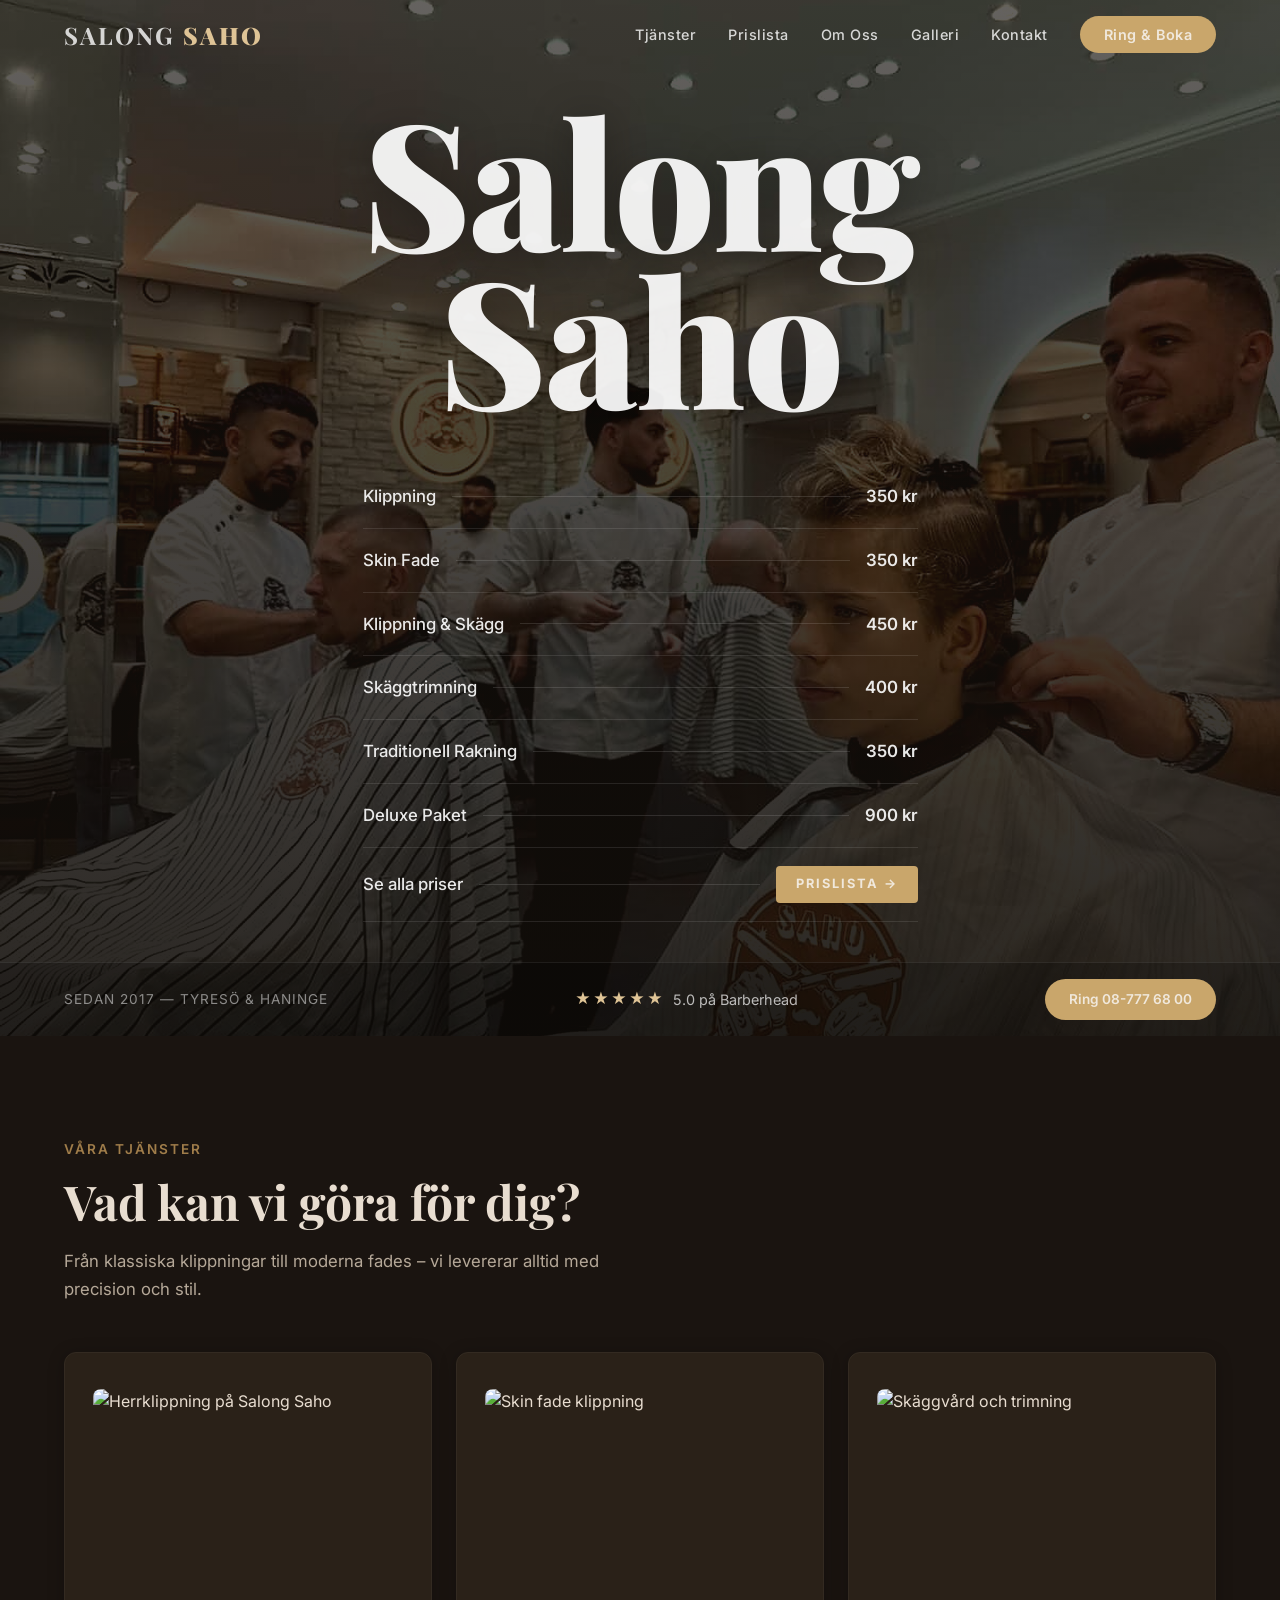
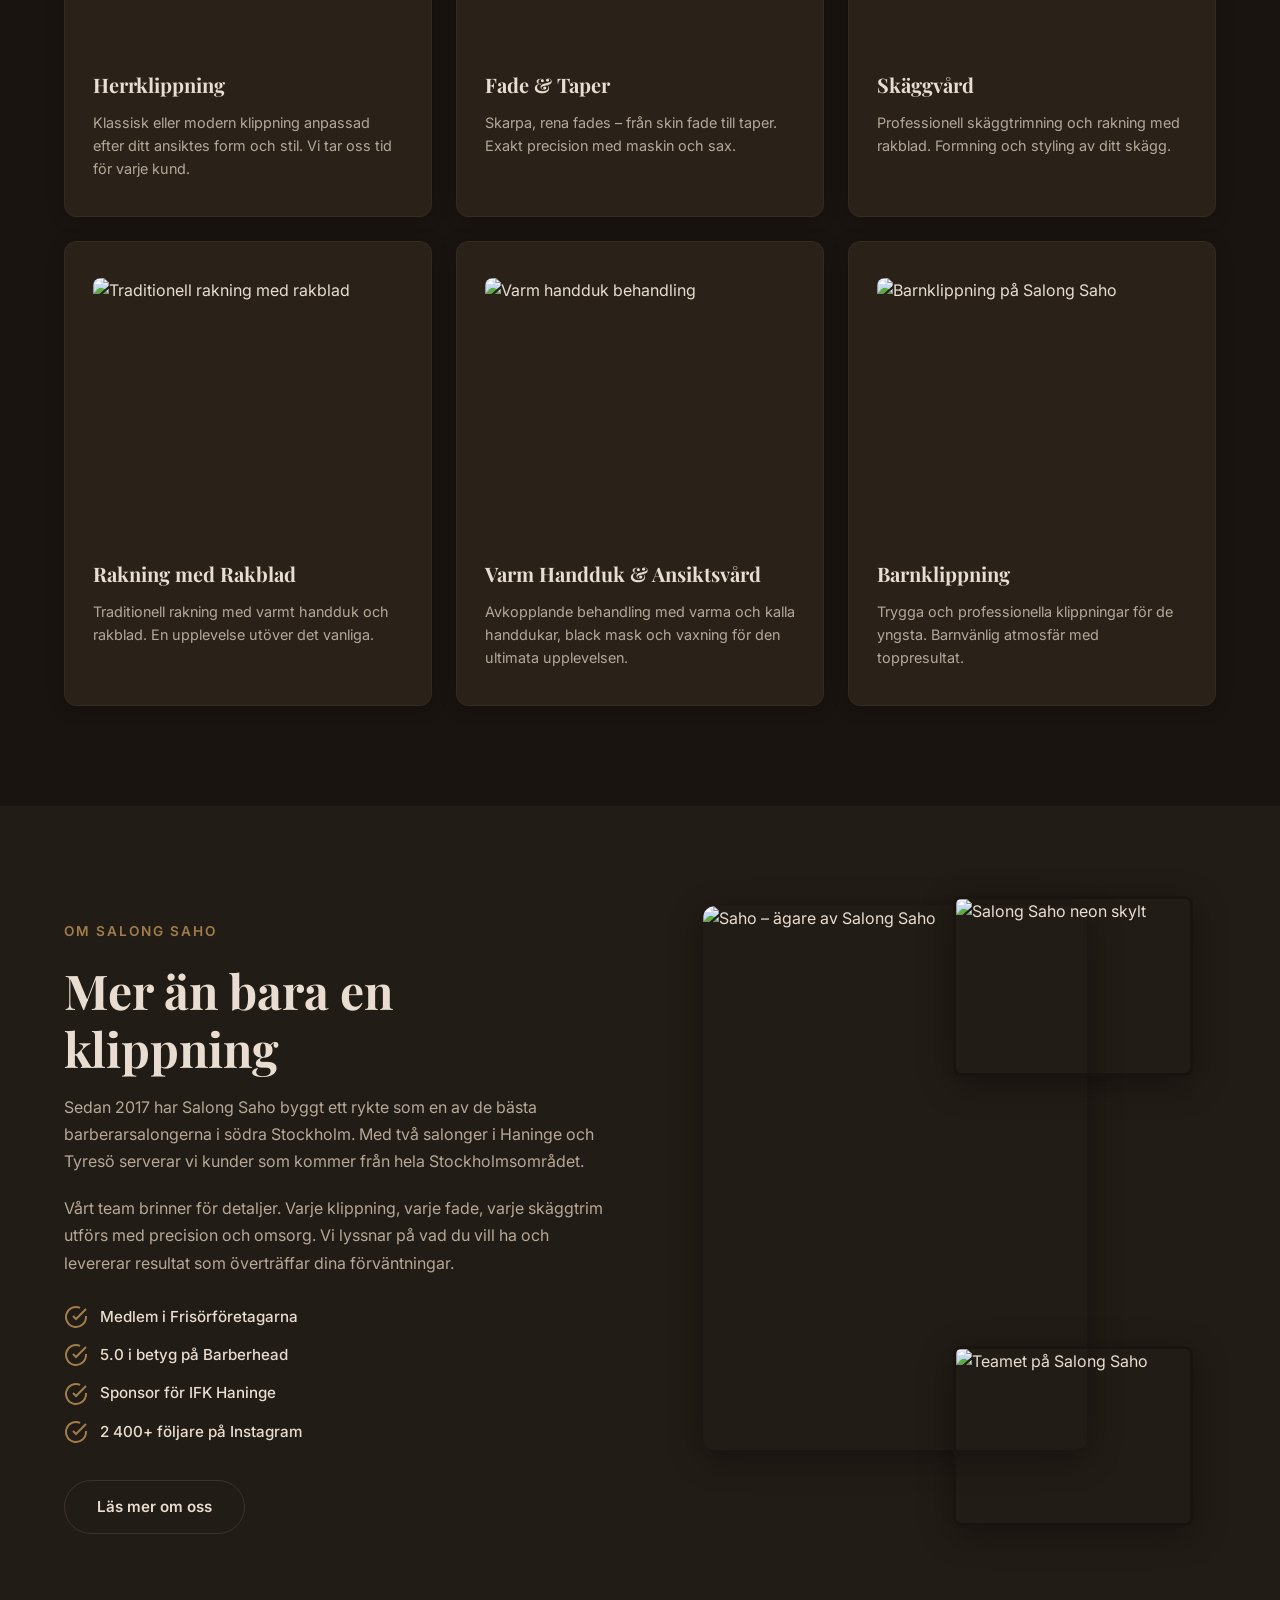
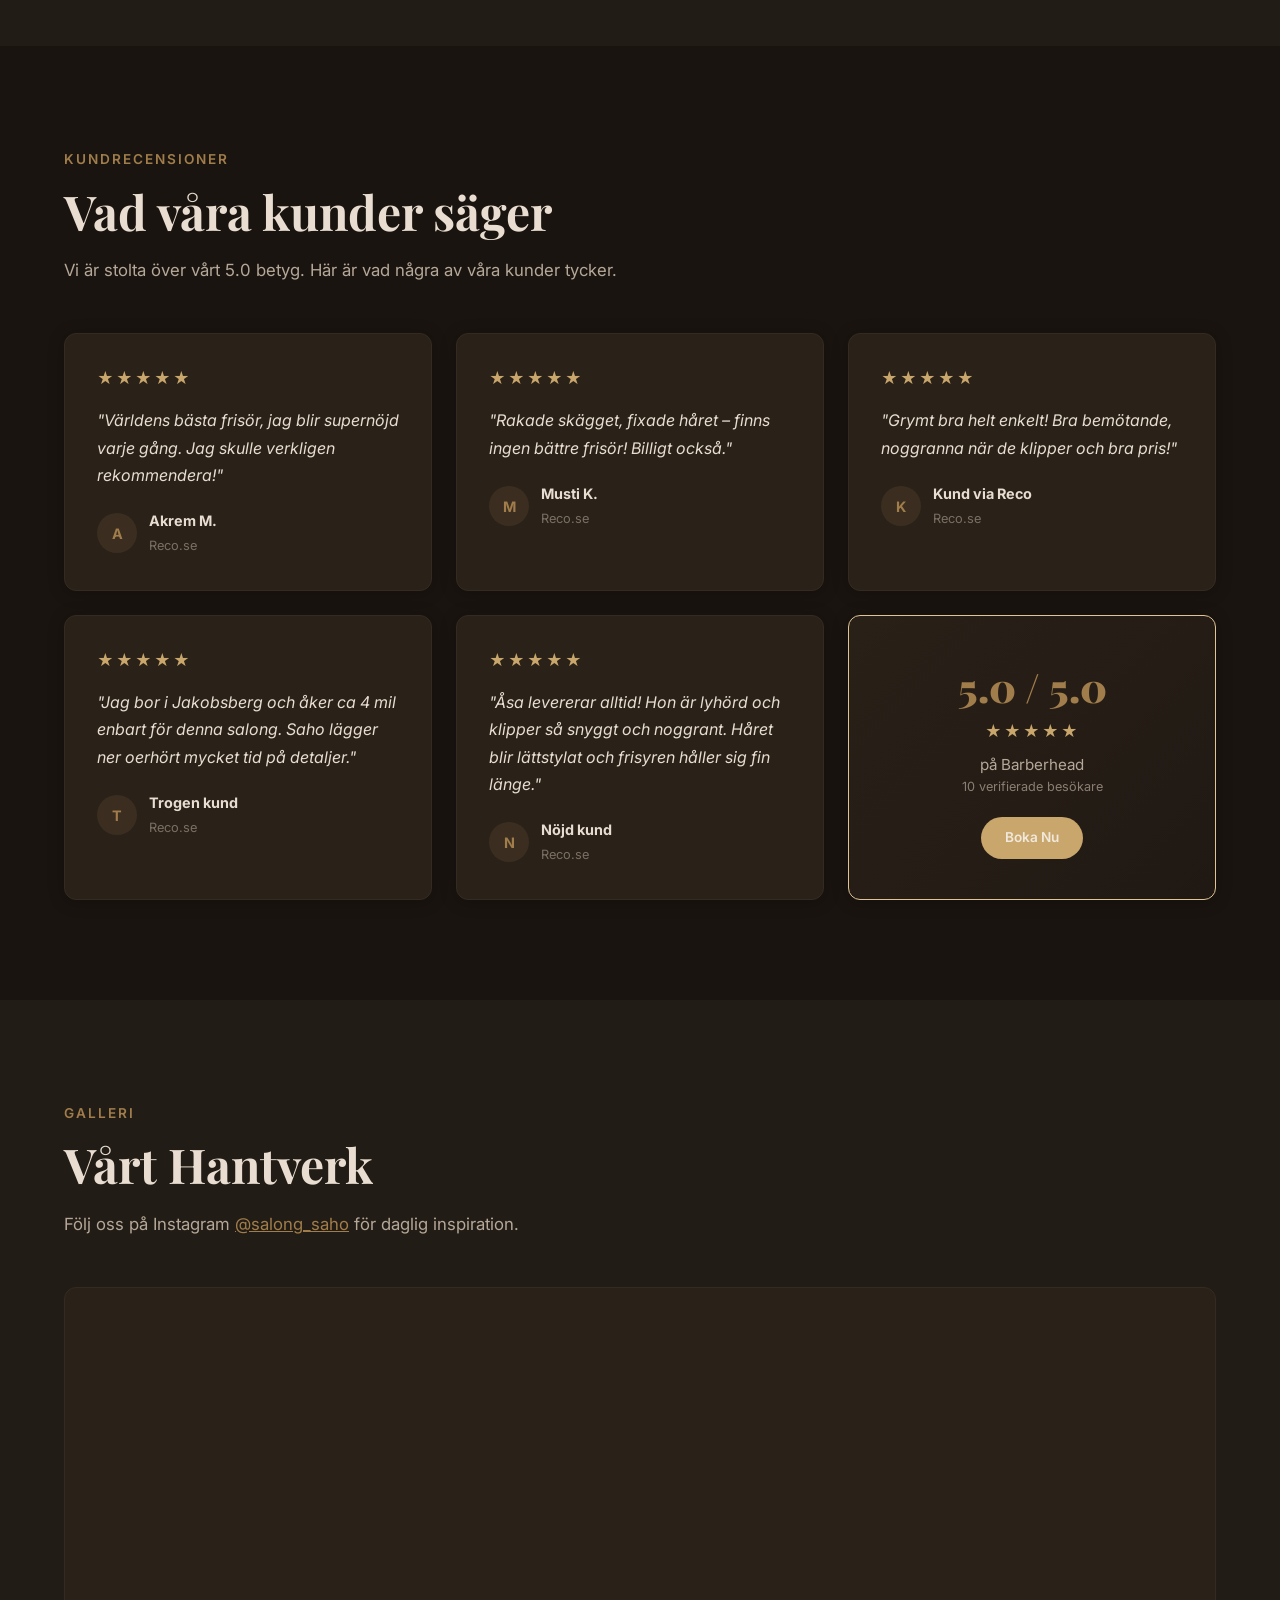
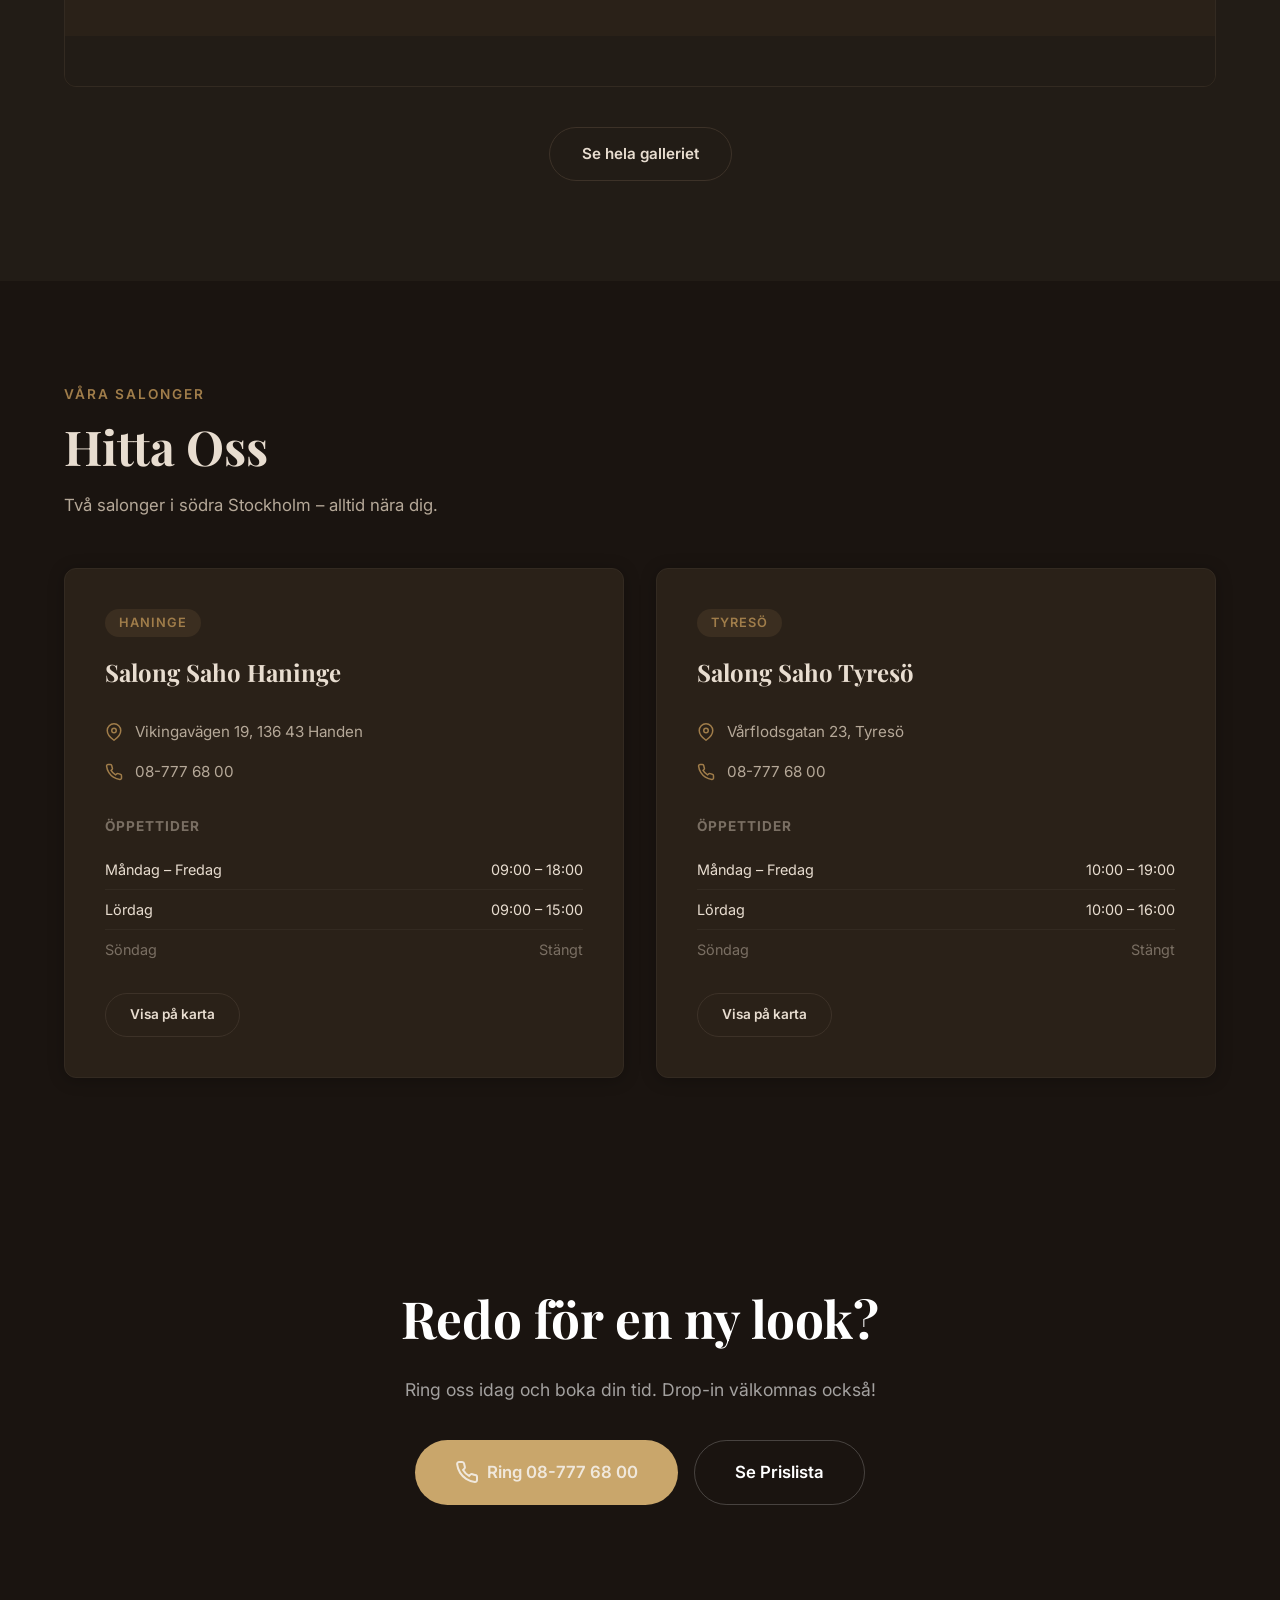
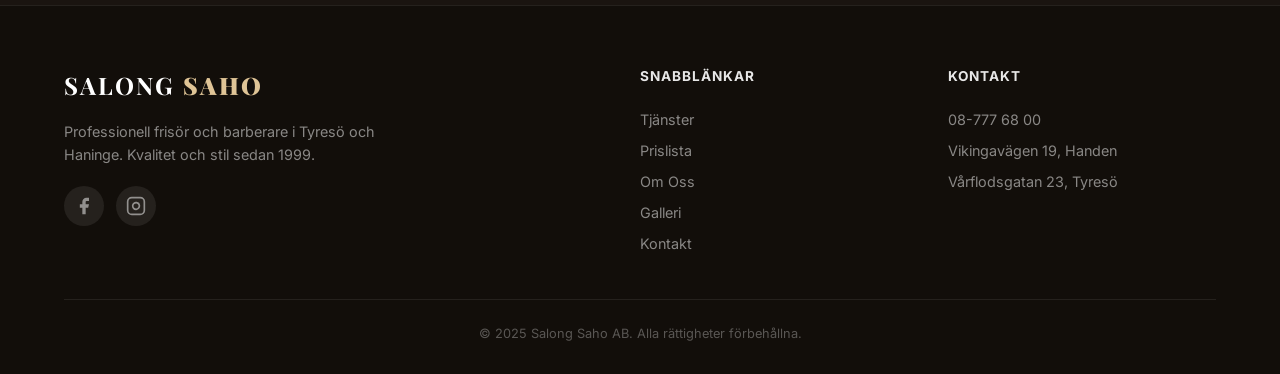
==== index.html @ 853aa8d3 "Change established year from 2017 to 1999 across all pages Updated all references to reflect that Sa" ====
<!DOCTYPE html>
<html lang="sv">
<head>
    <meta charset="UTF-8">
    <meta name="viewport" content="width=device-width, initial-scale=1.0">
    <title>Salong Saho | Frisör & Barberare i Tyresö & Haninge</title>
    <meta name="description" content="Salong Saho – din frisör och barberare i Tyresö och Haninge. Klippning, skäggvård, fade, färgning och keratinbehandling. Boka din tid idag!">
    <meta name="keywords" content="frisör tyresö, barberare haninge, salong saho, herrklippning, fade, skäggvård, handen frisör">
    <meta property="og:title" content="Salong Saho | Frisör & Barberare i Tyresö & Haninge">
    <meta property="og:description" content="Professionell frisör och barberare med två salonger. 5/5 stjärnor på Barberhead. Boka din tid!">
    <meta property="og:type" content="website">
    <link rel="preconnect" href="https://fonts.googleapis.com">
    <link rel="preconnect" href="https://fonts.gstatic.com" crossorigin>
    <link href="https://fonts.googleapis.com/css2?family=Playfair+Display:wght@400;700;900&family=Inter:wght@300;400;500;600;700&display=swap" rel="stylesheet">
    <link rel="icon" type="image/svg+xml" href="favicon.svg">
    <link rel="stylesheet" href="style.css">
</head>
<body>
    <!-- Navigation -->
    <nav class="navbar" id="navbar">
        <div class="container nav-container">
            <a href="index.html" class="logo">
                <span class="logo-text">SALONG</span>
                <span class="logo-accent">SAHO</span>
            </a>
            <button class="nav-toggle" id="navToggle" aria-label="Meny">
                <span></span><span></span><span></span>
            </button>
            <ul class="nav-links" id="navLinks">
                <li><a href="#tjanster">Tjänster</a></li>
                <li><a href="prislista.html">Prislista</a></li>
                <li><a href="om-oss.html">Om Oss</a></li>
                <li><a href="galleri.html">Galleri</a></li>
                <li><a href="kontakt.html">Kontakt</a></li>
                <li><a href="tel:+4687776800" class="nav-cta">Ring & Boka</a></li>
            </ul>
        </div>
    </nav>

    <!-- Hero Section -->
    <header class="hero" id="hero">
        <div class="hero-bg-image" aria-hidden="true"></div>
        <div class="hero-overlay"></div>
        <div class="container hero-content">
            <div class="hero-title-area">
                <h1 class="hero-big-title">
                    <span>Salong</span>
                    <span>Saho</span>
                </h1>
            </div>
            <div class="hero-service-list">
                <div class="hero-service-row">
                    <span class="hero-service-name">Klippning</span>
                    <span class="hero-service-line"></span>
                    <span class="hero-service-price">350 kr</span>
                </div>
                <div class="hero-service-row">
                    <span class="hero-service-name">Skin Fade</span>
                    <span class="hero-service-line"></span>
                    <span class="hero-service-price">350 kr</span>
                </div>
                <div class="hero-service-row">
                    <span class="hero-service-name">Klippning & Skägg</span>
                    <span class="hero-service-line"></span>
                    <span class="hero-service-price">450 kr</span>
                </div>
                <div class="hero-service-row">
                    <span class="hero-service-name">Skäggtrimning</span>
                    <span class="hero-service-line"></span>
                    <span class="hero-service-price">400 kr</span>
                </div>
                <div class="hero-service-row">
                    <span class="hero-service-name">Traditionell Rakning</span>
                    <span class="hero-service-line"></span>
                    <span class="hero-service-price">350 kr</span>
                </div>
                <div class="hero-service-row">
                    <span class="hero-service-name">Deluxe Paket</span>
                    <span class="hero-service-line"></span>
                    <span class="hero-service-price">900 kr</span>
                </div>
                <div class="hero-service-row">
                    <span class="hero-service-name">Se alla priser</span>
                    <span class="hero-service-line"></span>
                    <a href="prislista.html" class="hero-book-btn">PRISLISTA &rarr;</a>
                </div>
            </div>
        </div>
        <div class="hero-bottom-bar">
            <div class="container hero-bottom-inner">
                <span class="hero-tagline">Sedan 2017 &mdash; Tyresö & Haninge</span>
                <div class="hero-rating">
                    <span class="stars">★★★★★</span>
                    <span>5.0 på Barberhead</span>
                </div>
                <a href="tel:+4687776800" class="btn btn-primary btn-small">Ring 08-777 68 00</a>
            </div>
        </div>
    </header>

    <!-- Services Section -->
    <section class="section" id="tjanster">
        <div class="container">
            <span class="section-tag">Våra Tjänster</span>
            <h2 class="section-title">Vad kan vi göra för dig?</h2>
            <p class="section-desc">Från klassiska klippningar till moderna fades – vi levererar alltid med precision och stil.</p>
            <div class="services-grid">
                <div class="service-card">
                    <div class="service-img">
                        <img src="https://i.imgur.com/bBL2uVg.jpeg" alt="Herrklippning på Salong Saho" loading="lazy" style="object-position: center 25%">
                    </div>
                    <h3>Herrklippning</h3>
                    <p>Klassisk eller modern klippning anpassad efter ditt ansiktes form och stil. Vi tar oss tid för varje kund.</p>
                </div>
                <div class="service-card">
                    <div class="service-img">
                        <img src="https://i.imgur.com/wH2TBpO.jpeg" alt="Skin fade klippning" loading="lazy" style="object-position: center 40%">
                    </div>
                    <h3>Fade & Taper</h3>
                    <p>Skarpa, rena fades – från skin fade till taper. Exakt precision med maskin och sax.</p>
                </div>
                <div class="service-card">
                    <div class="service-img">
                        <img src="https://i.imgur.com/TRkuQHp.jpeg" alt="Skäggvård och trimning" loading="lazy" style="object-position: center 35%">
                    </div>
                    <h3>Skäggvård</h3>
                    <p>Professionell skäggtrimning och rakning med rakblad. Formning och styling av ditt skägg.</p>
                </div>
                <div class="service-card">
                    <div class="service-img">
                        <img src="https://i.imgur.com/6W3kKSn.jpeg" alt="Traditionell rakning med rakblad" loading="lazy" style="object-position: center 40%">
                    </div>
                    <h3>Rakning med Rakblad</h3>
                    <p>Traditionell rakning med varmt handduk och rakblad. En upplevelse utöver det vanliga.</p>
                </div>
                <div class="service-card">
                    <div class="service-img">
                        <img src="https://i.imgur.com/MeSCxEs.jpeg" alt="Varm handduk behandling" loading="lazy" style="object-position: center 30%">
                    </div>
                    <h3>Varm Handduk & Ansiktsvård</h3>
                    <p>Avkopplande behandling med varma och kalla handdukar, black mask och vaxning för den ultimata upplevelsen.</p>
                </div>
                <div class="service-card">
                    <div class="service-img">
                        <img src="https://i.imgur.com/AyYGAXL.jpeg" alt="Barnklippning på Salong Saho" loading="lazy" style="object-position: center 30%">
                    </div>
                    <h3>Barnklippning</h3>
                    <p>Trygga och professionella klippningar för de yngsta. Barnvänlig atmosfär med toppresultat.</p>
                </div>
            </div>
        </div>
    </section>

    <!-- About Section -->
    <section class="section section-alt" id="om-oss">
        <div class="container">
            <div class="about-grid">
                <div class="about-content">
                    <span class="section-tag">Om Salong Saho</span>
                    <h2 class="section-title">Mer än bara en klippning</h2>
                    <p>Sedan 2017 har Salong Saho byggt ett rykte som en av de bästa barberarsalongerna i södra Stockholm. Med två salonger i Haninge och Tyresö serverar vi kunder som kommer från hela Stockholmsområdet.</p>
                    <p>Vårt team brinner för detaljer. Varje klippning, varje fade, varje skäggtrim utförs med precision och omsorg. Vi lyssnar på vad du vill ha och levererar resultat som överträffar dina förväntningar.</p>
                    <div class="about-features">
                        <div class="feature">
                            <svg width="24" height="24" viewBox="0 0 24 24" fill="none" stroke="currentColor" stroke-width="2"><path d="M22 11.08V12a10 10 0 1 1-5.93-9.14"/><polyline points="22 4 12 14.01 9 11.01"/></svg>
                            <span>Medlem i Frisörföretagarna</span>
                        </div>
                        <div class="feature">
                            <svg width="24" height="24" viewBox="0 0 24 24" fill="none" stroke="currentColor" stroke-width="2"><path d="M22 11.08V12a10 10 0 1 1-5.93-9.14"/><polyline points="22 4 12 14.01 9 11.01"/></svg>
                            <span>5.0 i betyg på Barberhead</span>
                        </div>
                        <div class="feature">
                            <svg width="24" height="24" viewBox="0 0 24 24" fill="none" stroke="currentColor" stroke-width="2"><path d="M22 11.08V12a10 10 0 1 1-5.93-9.14"/><polyline points="22 4 12 14.01 9 11.01"/></svg>
                            <span>Sponsor för IFK Haninge</span>
                        </div>
                        <div class="feature">
                            <svg width="24" height="24" viewBox="0 0 24 24" fill="none" stroke="currentColor" stroke-width="2"><path d="M22 11.08V12a10 10 0 1 1-5.93-9.14"/><polyline points="22 4 12 14.01 9 11.01"/></svg>
                            <span>2 400+ följare på Instagram</span>
                        </div>
                    </div>
                    <a href="om-oss.html" class="btn btn-outline">Läs mer om oss</a>
                </div>
                <div class="about-image">
                    <div class="about-photo-collage">
                        <div class="about-photo-main">
                            <img src="https://i.imgur.com/Fu6QAl2.jpeg" alt="Saho – ägare av Salong Saho" loading="lazy">
                        </div>
                        <div class="about-photo-small about-photo-top">
                            <img src="https://i.imgur.com/9bpIM47.jpeg" alt="Salong Saho neon skylt" loading="lazy">
                        </div>
                        <div class="about-photo-small about-photo-bottom">
                            <img src="https://i.imgur.com/bBL2uVg.jpeg" alt="Teamet på Salong Saho" loading="lazy">
                        </div>
                    </div>
                </div>
            </div>
        </div>
    </section>

    <!-- Reviews Section -->
    <section class="section" id="omdomen">
        <div class="container">
            <span class="section-tag">Kundrecensioner</span>
            <h2 class="section-title">Vad våra kunder säger</h2>
            <p class="section-desc">Vi är stolta över vårt 5.0 betyg. Här är vad några av våra kunder tycker.</p>
            <div class="reviews-grid">
                <div class="review-card">
                    <div class="review-stars">★★★★★</div>
                    <p class="review-text">"Världens bästa frisör, jag blir supernöjd varje gång. Jag skulle verkligen rekommendera!"</p>
                    <div class="review-author">
                        <div class="review-avatar">A</div>
                        <div><strong>Akrem M.</strong><span>Reco.se</span></div>
                    </div>
                </div>
                <div class="review-card">
                    <div class="review-stars">★★★★★</div>
                    <p class="review-text">"Rakade skägget, fixade håret – finns ingen bättre frisör! Billigt också."</p>
                    <div class="review-author">
                        <div class="review-avatar">M</div>
                        <div><strong>Musti K.</strong><span>Reco.se</span></div>
                    </div>
                </div>
                <div class="review-card">
                    <div class="review-stars">★★★★★</div>
                    <p class="review-text">"Grymt bra helt enkelt! Bra bemötande, noggranna när de klipper och bra pris!"</p>
                    <div class="review-author">
                        <div class="review-avatar">K</div>
                        <div><strong>Kund via Reco</strong><span>Reco.se</span></div>
                    </div>
                </div>
                <div class="review-card">
                    <div class="review-stars">★★★★★</div>
                    <p class="review-text">"Jag bor i Jakobsberg och åker ca 4 mil enbart för denna salong. Saho lägger ner oerhört mycket tid på detaljer."</p>
                    <div class="review-author">
                        <div class="review-avatar">T</div>
                        <div><strong>Trogen kund</strong><span>Reco.se</span></div>
                    </div>
                </div>
                <div class="review-card">
                    <div class="review-stars">★★★★★</div>
                    <p class="review-text">"Åsa levererar alltid! Hon är lyhörd och klipper så snyggt och noggrant. Håret blir lättstylat och frisyren håller sig fin länge."</p>
                    <div class="review-author">
                        <div class="review-avatar">N</div>
                        <div><strong>Nöjd kund</strong><span>Reco.se</span></div>
                    </div>
                </div>
                <div class="review-card review-card-cta">
                    <div class="review-cta-content">
                        <h3>5.0 / 5.0</h3>
                        <div class="review-stars">★★★★★</div>
                        <p>på Barberhead<br><small>10 verifierade besökare</small></p>
                        <a href="tel:+4687776800" class="btn btn-primary btn-small">Boka Nu</a>
                    </div>
                </div>
            </div>
        </div>
    </section>

    <!-- Gallery / Instagram Section -->
    <section class="section section-alt" id="galleri">
        <div class="container">
            <span class="section-tag">Galleri</span>
            <h2 class="section-title">Vårt Hantverk</h2>
            <p class="section-desc">Följ oss på Instagram <a href="https://www.instagram.com/salong_saho/" target="_blank" rel="noopener">@salong_saho</a> för daglig inspiration.</p>
            <div class="instagram-feed" id="instagram-feed">
                <div class="elfsight-app-5833ded4-6509-4c9d-b3d4-58c90ea82b96" data-elfsight-app-lazy></div>
            </div>
            <div class="gallery-cta">
                <a href="galleri.html" class="btn btn-outline">Se hela galleriet</a>
            </div>
        </div>
    </section>

    <!-- Locations Section -->
    <section class="section" id="hitta-oss">
        <div class="container">
            <span class="section-tag">Våra Salonger</span>
            <h2 class="section-title">Hitta Oss</h2>
            <p class="section-desc">Två salonger i södra Stockholm – alltid nära dig.</p>
            <div class="locations-grid">
                <div class="location-card">
                    <div class="location-badge">Haninge</div>
                    <h3>Salong Saho Haninge</h3>
                    <div class="location-info">
                        <div class="info-row">
                            <svg width="18" height="18" viewBox="0 0 24 24" fill="none" stroke="currentColor" stroke-width="2"><path d="M21 10c0 7-9 13-9 13s-9-6-9-13a9 9 0 0 1 18 0z"/><circle cx="12" cy="10" r="3"/></svg>
                            <span>Vikingavägen 19, 136 43 Handen</span>
                        </div>
                        <div class="info-row">
                            <svg width="18" height="18" viewBox="0 0 24 24" fill="none" stroke="currentColor" stroke-width="2"><path d="M22 16.92v3a2 2 0 0 1-2.18 2 19.79 19.79 0 0 1-8.63-3.07 19.5 19.5 0 0 1-6-6 19.79 19.79 0 0 1-3.07-8.67A2 2 0 0 1 4.11 2h3a2 2 0 0 1 2 1.72c.127.96.361 1.903.7 2.81a2 2 0 0 1-.45 2.11L8.09 9.91a16 16 0 0 0 6 6l1.27-1.27a2 2 0 0 1 2.11-.45c.907.339 1.85.573 2.81.7A2 2 0 0 1 22 16.92z"/></svg>
                            <a href="tel:+4687776800">08-777 68 00</a>
                        </div>
                    </div>
                    <div class="hours-table">
                        <h4>Öppettider</h4>
                        <div class="hours-row"><span>Måndag – Fredag</span><span>09:00 – 18:00</span></div>
                        <div class="hours-row"><span>Lördag</span><span>09:00 – 15:00</span></div>
                        <div class="hours-row hours-closed"><span>Söndag</span><span>Stängt</span></div>
                    </div>
                    <a href="https://maps.google.com/?q=Vikingavägen+19+Handen" target="_blank" rel="noopener" class="btn btn-outline btn-small">Visa på karta</a>
                </div>
                <div class="location-card">
                    <div class="location-badge">Tyresö</div>
                    <h3>Salong Saho Tyresö</h3>
                    <div class="location-info">
                        <div class="info-row">
                            <svg width="18" height="18" viewBox="0 0 24 24" fill="none" stroke="currentColor" stroke-width="2"><path d="M21 10c0 7-9 13-9 13s-9-6-9-13a9 9 0 0 1 18 0z"/><circle cx="12" cy="10" r="3"/></svg>
                            <span>Vårflodsgatan 23, Tyresö</span>
                        </div>
                        <div class="info-row">
                            <svg width="18" height="18" viewBox="0 0 24 24" fill="none" stroke="currentColor" stroke-width="2"><path d="M22 16.92v3a2 2 0 0 1-2.18 2 19.79 19.79 0 0 1-8.63-3.07 19.5 19.5 0 0 1-6-6 19.79 19.79 0 0 1-3.07-8.67A2 2 0 0 1 4.11 2h3a2 2 0 0 1 2 1.72c.127.96.361 1.903.7 2.81a2 2 0 0 1-.45 2.11L8.09 9.91a16 16 0 0 0 6 6l1.27-1.27a2 2 0 0 1 2.11-.45c.907.339 1.85.573 2.81.7A2 2 0 0 1 22 16.92z"/></svg>
                            <a href="tel:+4687776800">08-777 68 00</a>
                        </div>
                    </div>
                    <div class="hours-table">
                        <h4>Öppettider</h4>
                        <div class="hours-row"><span>Måndag – Fredag</span><span>10:00 – 19:00</span></div>
                        <div class="hours-row"><span>Lördag</span><span>10:00 – 16:00</span></div>
                        <div class="hours-row hours-closed"><span>Söndag</span><span>Stängt</span></div>
                    </div>
                    <a href="https://maps.google.com/?q=Vårflodsgatan+23+Tyresö" target="_blank" rel="noopener" class="btn btn-outline btn-small">Visa på karta</a>
                </div>
            </div>
        </div>
    </section>

    <!-- CTA Section -->
    <section class="cta-section">
        <div class="container">
            <h2>Redo för en ny look?</h2>
            <p>Ring oss idag och boka din tid. Drop-in välkomnas också!</p>
            <div class="cta-actions">
                <a href="tel:+4687776800" class="btn btn-primary btn-large">
                    <svg width="24" height="24" viewBox="0 0 24 24" fill="none" stroke="currentColor" stroke-width="2"><path d="M22 16.92v3a2 2 0 0 1-2.18 2 19.79 19.79 0 0 1-8.63-3.07 19.5 19.5 0 0 1-6-6 19.79 19.79 0 0 1-3.07-8.67A2 2 0 0 1 4.11 2h3a2 2 0 0 1 2 1.72c.127.96.361 1.903.7 2.81a2 2 0 0 1-.45 2.11L8.09 9.91a16 16 0 0 0 6 6l1.27-1.27a2 2 0 0 1 2.11-.45c.907.339 1.85.573 2.81.7A2 2 0 0 1 22 16.92z"/></svg>
                    Ring 08-777 68 00
                </a>
                <a href="prislista.html" class="btn btn-outline btn-large">Se Prislista</a>
            </div>
        </div>
    </section>

    <!-- Footer -->
    <footer class="footer">
        <div class="container">
            <div class="footer-grid">
                <div class="footer-brand">
                    <a href="index.html" class="logo">
                        <span class="logo-text">SALONG</span>
                        <span class="logo-accent">SAHO</span>
                    </a>
                    <p>Professionell frisör och barberare i Tyresö och Haninge. Kvalitet och stil sedan 1999.</p>
                    <div class="social-links">
                        <a href="https://www.facebook.com/salongsaho/" target="_blank" rel="noopener" aria-label="Facebook">
                            <svg width="20" height="20" viewBox="0 0 24 24" fill="currentColor"><path d="M18 2h-3a5 5 0 0 0-5 5v3H7v4h3v8h4v-8h3l1-4h-4V7a1 1 0 0 1 1-1h3z"/></svg>
                        </a>
                        <a href="https://www.instagram.com/salong_saho/" target="_blank" rel="noopener" aria-label="Instagram">
                            <svg width="20" height="20" viewBox="0 0 24 24" fill="none" stroke="currentColor" stroke-width="2"><rect x="2" y="2" width="20" height="20" rx="5" ry="5"/><path d="M16 11.37A4 4 0 1 1 12.63 8 4 4 0 0 1 16 11.37z"/><line x1="17.5" y1="6.5" x2="17.51" y2="6.5"/></svg>
                        </a>
                    </div>
                </div>
                <div class="footer-links">
                    <h4>Snabblänkar</h4>
                    <a href="#tjanster">Tjänster</a>
                    <a href="prislista.html">Prislista</a>
                    <a href="om-oss.html">Om Oss</a>
                    <a href="galleri.html">Galleri</a>
                    <a href="kontakt.html">Kontakt</a>
                </div>
                <div class="footer-contact">
                    <h4>Kontakt</h4>
                    <a href="tel:+4687776800">08-777 68 00</a>
                    <p>Vikingavägen 19, Handen</p>
                    <p>Vårflodsgatan 23, Tyresö</p>
                </div>
            </div>
            <div class="footer-bottom">
                <p>&copy; 2025 Salong Saho AB. Alla rättigheter förbehållna.</p>
            </div>
        </div>
    </footer>

    <script src="https://static.elfsight.com/platform/platform.js" async></script>
    <script src="script.js"></script>
</body>
</html>
---- style.css ----
/* ========================================
   SALONG SAHO – Dark Brown Barbershop Theme
   ======================================== */

:root {
    --primary: #c9a66b;
    --primary-dark: #a07d4a;
    --primary-light: #dfc496;
    --accent: #c8a97e;
    --bg: #1a1410;
    --bg-alt: #221c16;
    --bg-card: #2a2118;
    --bg-dark: #120e0a;
    --bg-hero: #0f0c08;
    --text: #e8ddd0;
    --text-light: #b5a898;
    --text-muted: #7a6f63;
    --border: #3d3228;
    --border-light: #332a21;
    --white: #f0e8dc;
    --radius: 12px;
    --radius-sm: 8px;
    --shadow: 0 2px 16px rgba(0,0,0,0.25);
    --shadow-lg: 0 8px 32px rgba(0,0,0,0.35);
    --transition: 0.3s cubic-bezier(0.4, 0, 0.2, 1);
}

/* Reset & Base */
*, *::before, *::after { box-sizing: border-box; margin: 0; padding: 0; }

html {
    scroll-behavior: smooth;
    scroll-padding-top: 80px;
}

body {
    font-family: 'Inter', -apple-system, BlinkMacSystemFont, sans-serif;
    background: var(--bg);
    color: var(--text);
    line-height: 1.6;
    -webkit-font-smoothing: antialiased;
    overflow-x: hidden;
}

.container {
    max-width: 1200px;
    margin: 0 auto;
    padding: 0 24px;
}

a { color: var(--primary-dark); text-decoration: none; transition: color var(--transition); }
a:hover { color: var(--primary); }

img { max-width: 100%; display: block; }

/* ========== NAVBAR ========== */
.navbar {
    position: fixed;
    top: 0;
    left: 0;
    right: 0;
    z-index: 1000;
    padding: 16px 0;
    transition: all var(--transition);
    background: transparent;
}

.navbar.scrolled {
    background: rgba(26, 20, 16, 0.95);
    backdrop-filter: blur(20px);
    padding: 10px 0;
    box-shadow: 0 1px 12px rgba(0,0,0,0.3);
}

.navbar.on-hero { background: transparent; }
.navbar.on-hero .logo-text,
.navbar.on-hero .nav-links a { color: rgba(255,255,255,0.8); }
.navbar.on-hero .nav-links a:hover { color: #fff; }
.navbar.on-hero .logo-accent { color: var(--primary-light); }
.navbar.on-hero .nav-toggle span { background: #fff; }

.navbar.scrolled .logo-text { color: var(--text); }
.navbar.scrolled .logo-accent { color: var(--primary-dark); }
.navbar.scrolled .nav-links a { color: var(--text-light); }
.navbar.scrolled .nav-links a:hover { color: var(--text); }

.nav-container {
    display: flex;
    align-items: center;
    justify-content: space-between;
}

.logo { display: flex; gap: 8px; align-items: baseline; }
.logo-text { font-family: 'Playfair Display', serif; font-size: 1.5rem; font-weight: 700; color: var(--text); letter-spacing: 2px; transition: color var(--transition); }
.logo-accent { font-family: 'Playfair Display', serif; font-size: 1.5rem; font-weight: 900; color: var(--primary-dark); letter-spacing: 2px; transition: color var(--transition); }

.nav-links {
    display: flex;
    align-items: center;
    gap: 32px;
    list-style: none;
}

.nav-links a {
    color: var(--text-light);
    font-size: 0.9rem;
    font-weight: 500;
    letter-spacing: 0.5px;
    transition: color var(--transition);
}

.nav-links a:hover { color: var(--text); }

.nav-cta {
    background: var(--primary) !important;
    color: var(--white) !important;
    padding: 10px 24px;
    border-radius: 50px;
    font-weight: 600 !important;
    transition: all var(--transition) !important;
}

.nav-cta:hover {
    background: var(--primary-dark) !important;
    transform: translateY(-1px);
}

.nav-toggle {
    display: none;
    flex-direction: column;
    gap: 5px;
    background: none;
    border: none;
    cursor: pointer;
    padding: 4px;
}

.nav-toggle span {
    width: 24px;
    height: 2px;
    background: var(--text);
    transition: all var(--transition);
}

/* ========== HERO – Full Background Image ========== */
.hero {
    min-height: 100vh;
    position: relative;
    overflow: hidden;
    display: flex;
    flex-direction: column;
}

.hero-bg-image {
    position: absolute;
    inset: 0;
    background: url('hero-bg.jpeg') center center / cover no-repeat;
    z-index: 0;
    filter: contrast(1.1) saturate(1.15) brightness(1.05);
    image-rendering: -webkit-optimize-contrast;
}

.hero-overlay {
    position: absolute;
    inset: 0;
    background: linear-gradient(
        to bottom,
        rgba(18, 14, 10, 0.65) 0%,
        rgba(18, 14, 10, 0.75) 40%,
        rgba(18, 14, 10, 0.90) 100%
    );
    z-index: 1;
}

.hero-content {
    flex: 1;
    display: flex;
    flex-direction: column;
    align-items: center;
    justify-content: center;
    position: relative;
    z-index: 2;
    padding-top: 100px;
    padding-bottom: 40px;
    gap: 48px;
}

.hero-title-area {
    text-align: center;
}

.hero-big-title {
    font-family: 'Playfair Display', serif;
    font-weight: 900;
    line-height: 0.9;
    letter-spacing: -2px;
}

.hero-big-title span {
    display: block;
    font-size: clamp(4rem, 14vw, 11rem);
    color: rgba(255, 255, 255, 0.92);
    text-shadow: 0 4px 40px rgba(0,0,0,0.3);
}

.hero-service-list {
    width: 100%;
    max-width: 560px;
}

.hero-service-row {
    display: flex;
    align-items: center;
    gap: 16px;
    padding: 18px 0;
    border-bottom: 1px solid rgba(255,255,255,0.1);
    animation: fadeInUp 0.6s ease both;
}

.hero-service-row:nth-child(1) { animation-delay: 0.1s; }
.hero-service-row:nth-child(2) { animation-delay: 0.2s; }
.hero-service-row:nth-child(3) { animation-delay: 0.3s; }
.hero-service-row:nth-child(4) { animation-delay: 0.4s; }
.hero-service-row:nth-child(5) { animation-delay: 0.5s; }
.hero-service-row:nth-child(6) { animation-delay: 0.6s; }
.hero-service-row:nth-child(7) { animation-delay: 0.7s; }

.hero-service-name {
    font-size: 1.05rem;
    font-weight: 500;
    color: rgba(255,255,255,0.9);
    white-space: nowrap;
}

.hero-service-line {
    flex: 1;
    height: 1px;
    background: rgba(255,255,255,0.12);
    min-width: 20px;
}

.hero-service-price {
    font-size: 1.05rem;
    font-weight: 600;
    color: rgba(255,255,255,0.9);
    white-space: nowrap;
}

.hero-book-btn {
    display: inline-block;
    background: var(--primary);
    color: var(--white) !important;
    padding: 8px 20px;
    font-size: 0.8rem;
    font-weight: 700;
    letter-spacing: 2px;
    border-radius: 4px;
    transition: all var(--transition);
    white-space: nowrap;
}

.hero-book-btn:hover {
    background: var(--primary-light);
    color: var(--bg-dark) !important;
    transform: translateX(4px);
}

.hero-bottom-bar {
    background: rgba(0,0,0,0.2);
    border-top: 1px solid rgba(255,255,255,0.08);
    padding: 16px 0;
    position: relative;
    z-index: 2;
}

.hero-bottom-inner {
    display: flex;
    align-items: center;
    justify-content: space-between;
    gap: 24px;
    flex-wrap: wrap;
}

.hero-tagline {
    color: rgba(255,255,255,0.5);
    font-size: 0.85rem;
    letter-spacing: 1px;
    text-transform: uppercase;
}

.hero-rating {
    display: flex;
    align-items: center;
    gap: 8px;
    color: rgba(255,255,255,0.7);
    font-size: 0.9rem;
}

.hero-rating .stars {
    color: var(--primary-light);
    font-size: 0.95rem;
    letter-spacing: 2px;
}

/* ========== BUTTONS ========== */
.btn {
    display: inline-flex;
    align-items: center;
    gap: 8px;
    padding: 14px 32px;
    border-radius: 50px;
    font-size: 0.95rem;
    font-weight: 600;
    cursor: pointer;
    transition: all var(--transition);
    border: none;
    text-decoration: none;
}

.btn-primary {
    background: var(--primary);
    color: var(--white);
}

.btn-primary:hover {
    background: var(--primary-dark);
    color: var(--white);
    transform: translateY(-2px);
    box-shadow: 0 6px 20px rgba(176, 141, 94, 0.25);
}

.btn-outline {
    background: transparent;
    color: var(--text);
    border: 1.5px solid var(--border);
}

.btn-outline:hover {
    border-color: var(--primary);
    color: var(--primary-dark);
    transform: translateY(-2px);
}

.btn-small { padding: 10px 24px; font-size: 0.85rem; }
.btn-large { padding: 18px 40px; font-size: 1.05rem; }

/* ========== SECTIONS ========== */
.section {
    padding: 100px 0;
}

.section-alt {
    background: var(--bg-alt);
}

.section-dark {
    background: var(--bg-alt);
}

.section-tag {
    display: inline-block;
    color: var(--primary-dark);
    font-size: 0.85rem;
    font-weight: 600;
    letter-spacing: 2px;
    text-transform: uppercase;
    margin-bottom: 12px;
}

.section-title {
    font-family: 'Playfair Display', serif;
    font-size: clamp(2rem, 4vw, 3rem);
    font-weight: 700;
    margin-bottom: 16px;
    line-height: 1.2;
    color: var(--text);
}

.section-desc {
    color: var(--text-light);
    font-size: 1.05rem;
    max-width: 560px;
    margin-bottom: 48px;
    line-height: 1.7;
}

.section-desc a { text-decoration: underline; color: var(--primary-dark); }

/* ========== SERVICES ========== */
.services-grid {
    display: grid;
    grid-template-columns: repeat(3, 1fr);
    gap: 24px;
}

.service-card {
    background: var(--bg-card);
    border: 1px solid var(--border-light);
    border-radius: var(--radius);
    padding: 36px 28px;
    transition: all var(--transition);
    box-shadow: var(--shadow);
}

.service-card:hover {
    border-color: var(--primary-light);
    transform: translateY(-4px);
    box-shadow: var(--shadow-lg);
}

.service-img {
    width: 100%;
    height: 260px;
    border-radius: var(--radius-sm);
    overflow: hidden;
    margin-bottom: 20px;
}

.service-img img {
    width: 100%;
    height: 100%;
    object-fit: cover;
    object-position: center center;
    transition: transform var(--transition);
}

.service-card:hover .service-img img {
    transform: scale(1.05);
}

.service-icon {
    width: 56px;
    height: 56px;
    display: flex;
    align-items: center;
    justify-content: center;
    background: rgba(176, 141, 94, 0.1);
    border-radius: var(--radius-sm);
    margin-bottom: 20px;
    color: var(--primary-dark);
}

.service-card h3 {
    font-family: 'Playfair Display', serif;
    font-size: 1.25rem;
    margin-bottom: 10px;
    color: var(--text);
}

.service-card p {
    color: var(--text-light);
    font-size: 0.9rem;
    line-height: 1.6;
}

/* ========== PAGE HEADER (subpages) ========== */
.page-header {
    padding: 120px 0 50px;
    background: var(--bg-alt);
    border-bottom: 1px solid var(--border-light);
}

.page-title {
    font-family: 'Playfair Display', serif;
    font-size: clamp(2.2rem, 5vw, 3.5rem);
    font-weight: 700;
    color: var(--text);
    margin-bottom: 12px;
}

.page-subtitle {
    color: var(--text-light);
    font-size: 1.05rem;
    max-width: 560px;
}

.breadcrumb {
    display: flex;
    align-items: center;
    gap: 8px;
    margin-bottom: 16px;
    font-size: 0.85rem;
}

.breadcrumb a {
    color: var(--primary-dark);
    font-weight: 500;
}

.breadcrumb span {
    color: var(--text-muted);
}

.nav-links a.active {
    color: var(--primary-dark) !important;
    font-weight: 700;
}

/* ========== PRICE LIST ========== */
.price-grid {
    display: grid;
    grid-template-columns: repeat(2, 1fr);
    gap: 28px;
}

.price-category {
    background: var(--bg-card);
    border: 1px solid var(--border-light);
    border-radius: var(--radius);
    padding: 32px;
    box-shadow: var(--shadow);
    transition: all var(--transition);
}

.price-category:hover {
    border-color: var(--primary-light);
    box-shadow: var(--shadow-lg);
}

.price-category-highlight {
    border-color: var(--primary-light);
    background: linear-gradient(135deg, rgba(176, 141, 94, 0.06), rgba(176, 141, 94, 0.02));
}

.price-category-title {
    font-family: 'Playfair Display', serif;
    font-size: 1.2rem;
    font-weight: 700;
    color: var(--text);
    margin-bottom: 20px;
    padding-bottom: 14px;
    border-bottom: 2px solid var(--border-light);
    display: flex;
    align-items: center;
    gap: 10px;
}

.price-category-title svg {
    color: var(--primary-dark);
    flex-shrink: 0;
}

.price-item {
    display: flex;
    align-items: baseline;
    gap: 8px;
    padding: 10px 0;
}

.price-item + .price-item {
    border-top: 1px solid var(--border-light);
}

.price-name {
    font-size: 0.95rem;
    color: var(--text);
}

.price-name small {
    color: var(--text-muted);
    font-size: 0.8rem;
    font-weight: 400;
}

.price-dots {
    flex: 1;
    border-bottom: 1px dotted var(--border);
    min-width: 20px;
    margin-bottom: 4px;
}

.price-value {
    font-weight: 700;
    color: var(--primary-dark);
    white-space: nowrap;
    font-size: 0.95rem;
}

.price-item-desc {
    border-top: none !important;
    padding-top: 0;
}

.price-item-desc small {
    color: var(--text-muted);
    font-size: 0.82rem;
    line-height: 1.5;
    font-style: italic;
}

/* ========== ABOUT ========== */
.about-grid {
    display: grid;
    grid-template-columns: 1fr 1fr;
    gap: 60px;
    align-items: center;
}

.about-content .section-title { margin-top: 8px; }

.about-content p {
    color: var(--text-light);
    margin-bottom: 20px;
    line-height: 1.7;
}

.about-features {
    display: grid;
    gap: 14px;
    margin: 28px 0 36px;
}

.feature {
    display: flex;
    align-items: center;
    gap: 12px;
    color: var(--text);
    font-weight: 500;
    font-size: 0.95rem;
}

.feature svg { color: var(--primary-dark); flex-shrink: 0; }

.about-img {
    width: 100%;
    aspect-ratio: 4/5;
    object-fit: cover;
    border-radius: var(--radius);
    box-shadow: var(--shadow-lg);
}

/* ========== ABOUT PHOTO COLLAGE ========== */
.about-photo-collage {
    position: relative;
    width: 100%;
    max-width: 480px;
    margin: 0 auto;
    aspect-ratio: 3/4;
}

.about-photo-main {
    width: 80%;
    height: 85%;
    border-radius: var(--radius);
    overflow: hidden;
    box-shadow: var(--shadow-lg);
    position: relative;
    z-index: 1;
}

.about-photo-main img {
    width: 100%;
    height: 100%;
    object-fit: cover;
    object-position: center 25%;
}

.about-photo-small {
    position: absolute;
    width: 50%;
    aspect-ratio: 4/3;
    border-radius: var(--radius-sm);
    overflow: hidden;
    box-shadow: var(--shadow-lg);
    border: 3px solid var(--bg);
    z-index: 2;
}

.about-photo-small img {
    width: 100%;
    height: 100%;
    object-fit: cover;
}

.about-photo-top {
    top: -10px;
    right: -10px;
}

.about-photo-bottom {
    bottom: 20px;
    right: -10px;
}

/* ========== PHOTO GALLERY GRID ========== */
.photo-gallery-grid {
    display: grid;
    grid-template-columns: repeat(3, 1fr);
    gap: 12px;
    grid-auto-rows: 260px;
}

.gallery-item {
    border-radius: var(--radius-sm);
    overflow: hidden;
    position: relative;
    cursor: pointer;
}

.gallery-item::after {
    content: '';
    position: absolute;
    inset: 0;
    background: linear-gradient(to top, rgba(0,0,0,0.5) 0%, transparent 50%);
    opacity: 0;
    transition: opacity 0.4s ease;
    pointer-events: none;
}

.gallery-item:hover::after {
    opacity: 1;
}

.gallery-item img {
    width: 100%;
    height: 100%;
    object-fit: cover;
    transition: transform 0.5s cubic-bezier(0.25, 0.46, 0.45, 0.94);
}

.gallery-item:hover img {
    transform: scale(1.08);
}

.gallery-item-tall {
    grid-row: span 2;
}

.gallery-item-wide {
    grid-column: span 2;
}

/* ========== BRANDS ========== */
.brands-grid {
    display: grid;
    grid-template-columns: repeat(5, 1fr);
    gap: 16px;
}

.brand-item {
    background: var(--bg-card);
    border: 1px solid var(--border-light);
    border-radius: var(--radius-sm);
    padding: 16px;
    text-align: center;
    font-size: 0.9rem;
    font-weight: 600;
    color: var(--text);
    letter-spacing: 0.5px;
    transition: all var(--transition);
    display: flex;
    align-items: center;
    justify-content: center;
    min-height: 80px;
}

.brand-item img {
    max-width: 100%;
    max-height: 50px;
    width: auto;
    height: auto;
    object-fit: contain;
    filter: grayscale(100%) brightness(1.5) invert(1);
    opacity: 0.6;
    transition: all 0.4s ease;
}

.brand-item:hover img {
    filter: grayscale(0%) brightness(1.2) invert(1);
    opacity: 0.9;
}

.brand-item.brand-text {
    font-family: 'Playfair Display', serif;
    font-size: 0.95rem;
    font-weight: 700;
    letter-spacing: 1px;
    color: var(--text-light);
}

.brand-item.brand-text:hover {
    color: var(--text);
}

.brand-item:hover {
    border-color: var(--primary-light);
    box-shadow: var(--shadow);
    transform: translateY(-2px);
}

/* ========== REVIEWS ========== */
.reviews-grid {
    display: grid;
    grid-template-columns: repeat(3, 1fr);
    gap: 24px;
}

.review-card {
    background: var(--bg-card);
    border: 1px solid var(--border-light);
    border-radius: var(--radius);
    padding: 32px;
    transition: all var(--transition);
    box-shadow: var(--shadow);
}

.review-card:hover {
    border-color: var(--primary-light);
    transform: translateY(-2px);
    box-shadow: var(--shadow-lg);
}

.review-stars {
    color: var(--primary);
    font-size: 1rem;
    margin-bottom: 16px;
    letter-spacing: 2px;
}

.review-text {
    font-size: 1rem;
    line-height: 1.7;
    margin-bottom: 20px;
    color: var(--text);
    font-style: italic;
}

.review-author {
    display: flex;
    align-items: center;
    gap: 12px;
}

.review-avatar {
    width: 40px;
    height: 40px;
    background: rgba(176, 141, 94, 0.12);
    border-radius: 50%;
    display: flex;
    align-items: center;
    justify-content: center;
    font-weight: 700;
    color: var(--primary-dark);
    font-size: 0.9rem;
}

.review-author strong { display: block; font-size: 0.9rem; color: var(--text); }
.review-author span { font-size: 0.8rem; color: var(--text-muted); }

.review-card-cta {
    background: linear-gradient(135deg, rgba(176, 141, 94, 0.1), rgba(176, 141, 94, 0.04));
    border-color: var(--primary-light);
    display: flex;
    align-items: center;
    justify-content: center;
}

.review-cta-content {
    text-align: center;
}

.review-cta-content h3 {
    font-family: 'Playfair Display', serif;
    font-size: 2.5rem;
    font-weight: 900;
    color: var(--primary-dark);
}

.review-cta-content .review-stars { margin-bottom: 8px; }

.review-cta-content p {
    color: var(--text-light);
    margin-bottom: 20px;
    font-size: 0.95rem;
}

.review-cta-content small { display: block; opacity: 0.7; }

/* ========== GALLERY ========== */
.gallery-grid {
    display: grid;
    grid-template-columns: repeat(4, 1fr);
    grid-auto-rows: 200px;
    gap: 16px;
}

.gallery-item { border-radius: var(--radius-sm); overflow: hidden; }

.gallery-item-tall { grid-row: span 2; }
.gallery-item-wide { grid-column: span 2; }

.gallery-placeholder {
    width: 100%;
    height: 100%;
    background: linear-gradient(145deg, var(--bg-alt), var(--border-light));
    display: flex;
    align-items: center;
    justify-content: center;
    border: 1px solid var(--border);
    transition: all var(--transition);
    position: relative;
    overflow: hidden;
}

.gallery-placeholder::before {
    content: '';
    position: absolute;
    inset: 0;
    background: linear-gradient(135deg, rgba(176, 141, 94, 0.08), transparent);
    opacity: 0;
    transition: opacity var(--transition);
}

.gallery-placeholder:hover::before { opacity: 1; }

.gallery-placeholder span {
    color: var(--text-muted);
    font-size: 0.85rem;
    font-weight: 500;
    letter-spacing: 1px;
    text-transform: uppercase;
}

/* Instagram Feed */
.instagram-feed {
    margin-bottom: 32px;
    border-radius: var(--radius);
    overflow: hidden;
    min-height: 400px;
    display: flex;
    align-items: center;
    justify-content: center;
    background: var(--bg-card);
    border: 1px solid var(--border-light);
}

/* Hide Elfsight branding */
.eapps-widget-toolbar,
a[href*="elfsight"],
a[href*="elfsight.com"],
div[class*="eapps"][class*="branding"],
div[class*="elfsight"][class*="branding"],
.eapps-instagram-feed-posts-grid-load-more-container + div,
.eapps-instagram-feed-posts-view + a,
.eapps-instagram-feed-posts-view ~ a,
.eapps-instagram-feed-posts-view ~ div:last-child {
    display: none !important;
    visibility: hidden !important;
    height: 0 !important;
    max-height: 0 !important;
    overflow: hidden !important;
    opacity: 0 !important;
    pointer-events: none !important;
    font-size: 0 !important;
    line-height: 0 !important;
    margin: 0 !important;
    padding: 0 !important;
}

/* Cover branding area at bottom of feed */
.instagram-feed {
    position: relative;
}

.instagram-feed::after {
    content: '';
    position: absolute;
    bottom: 0;
    left: 0;
    right: 0;
    height: 50px;
    background: var(--bg-alt);
    z-index: 999;
    pointer-events: none;
}

.instagram-feed:empty::after {
    content: 'Instagram-flöde laddas... Konfigurera ditt Elfsight App ID för att visa bilder från @salong_saho';
    color: var(--text-muted);
    font-size: 0.9rem;
    text-align: center;
    padding: 40px;
    line-height: 1.8;
}

.gallery-cta {
    text-align: center;
    margin-top: 40px;
}

/* ========== LOCATIONS ========== */
.locations-grid {
    display: grid;
    grid-template-columns: repeat(2, 1fr);
    gap: 32px;
}

.location-card {
    background: var(--bg-card);
    border: 1px solid var(--border-light);
    border-radius: var(--radius);
    padding: 40px;
    transition: all var(--transition);
    box-shadow: var(--shadow);
}

.location-card:hover {
    border-color: var(--primary-light);
    box-shadow: var(--shadow-lg);
}

.location-badge {
    display: inline-block;
    background: rgba(176, 141, 94, 0.12);
    color: var(--primary-dark);
    padding: 4px 14px;
    border-radius: 50px;
    font-size: 0.8rem;
    font-weight: 600;
    letter-spacing: 1px;
    text-transform: uppercase;
    margin-bottom: 16px;
}

.location-card h3 {
    font-family: 'Playfair Display', serif;
    font-size: 1.5rem;
    margin-bottom: 20px;
    color: var(--text);
}

.location-info { margin-bottom: 24px; }

.info-row {
    display: flex;
    align-items: center;
    gap: 12px;
    padding: 8px 0;
    color: var(--text-light);
    font-size: 0.95rem;
}

.info-row svg { color: var(--primary-dark); flex-shrink: 0; }
.info-row a { color: var(--text-light); }
.info-row a:hover { color: var(--primary-dark); }

.hours-table {
    margin-bottom: 24px;
}

.hours-table h4 {
    font-size: 0.85rem;
    text-transform: uppercase;
    letter-spacing: 1px;
    color: var(--text-muted);
    margin-bottom: 12px;
}

.hours-row {
    display: flex;
    justify-content: space-between;
    padding: 8px 0;
    border-bottom: 1px solid var(--border-light);
    font-size: 0.9rem;
    color: var(--text);
}

.hours-row:last-child { border-bottom: none; }
.hours-closed { color: var(--text-muted); }

/* ========== CTA SECTION ========== */
.cta-section {
    padding: 100px 0;
    text-align: center;
    background: linear-gradient(rgba(18, 14, 10, 0.88), rgba(18, 14, 10, 0.92)),
                url('https://i.imgur.com/U8NjHkW.jpeg');
    background-size: cover;
    background-position: center;
    background-attachment: fixed;
    color: #fff;
    position: relative;
    overflow: hidden;
}

.cta-section h2 {
    font-family: 'Playfair Display', serif;
    font-size: clamp(2rem, 4vw, 3.5rem);
    font-weight: 700;
    margin-bottom: 16px;
    position: relative;
}

.cta-section p {
    color: rgba(255,255,255,0.6);
    font-size: 1.1rem;
    margin-bottom: 36px;
    position: relative;
}

.cta-actions {
    display: flex;
    gap: 16px;
    justify-content: center;
    flex-wrap: wrap;
    position: relative;
}

.cta-section .btn-outline {
    color: #fff;
    border-color: rgba(255,255,255,0.2);
}

.cta-section .btn-outline:hover {
    border-color: var(--primary-light);
    color: var(--primary-light);
}

/* ========== FOOTER ========== */
.footer {
    background: var(--bg-dark);
    border-top: 1px solid rgba(255,255,255,0.08);
    padding: 60px 0 30px;
    color: rgba(255,255,255,0.7);
}

.footer-grid {
    display: grid;
    grid-template-columns: 2fr 1fr 1fr;
    gap: 40px;
    margin-bottom: 40px;
}

.footer .logo-text { color: #fff; }
.footer .logo-accent { color: var(--primary-light); }

.footer-brand p {
    color: rgba(255,255,255,0.5);
    margin-top: 16px;
    font-size: 0.9rem;
    line-height: 1.6;
    max-width: 320px;
}

.social-links {
    display: flex;
    gap: 12px;
    margin-top: 20px;
}

.social-links a {
    width: 40px;
    height: 40px;
    display: flex;
    align-items: center;
    justify-content: center;
    background: rgba(255,255,255,0.08);
    border-radius: 50%;
    color: rgba(255,255,255,0.5);
    transition: all var(--transition);
}

.social-links a:hover {
    background: var(--primary);
    color: #fff;
}

.footer-links h4,
.footer-contact h4 {
    font-size: 0.85rem;
    text-transform: uppercase;
    letter-spacing: 1px;
    color: rgba(255,255,255,0.9);
    margin-bottom: 16px;
}

.footer-links a,
.footer-contact a {
    display: block;
    color: rgba(255,255,255,0.5);
    font-size: 0.9rem;
    padding: 4px 0;
    transition: color var(--transition);
}

.footer-links a:hover,
.footer-contact a:hover { color: var(--primary-light); }

.footer-contact p {
    color: rgba(255,255,255,0.5);
    font-size: 0.9rem;
    padding: 4px 0;
}

.footer-bottom {
    border-top: 1px solid rgba(255,255,255,0.08);
    padding-top: 24px;
    text-align: center;
}

.footer-bottom p {
    color: rgba(255,255,255,0.3);
    font-size: 0.8rem;
}

/* ========== ANIMATIONS ========== */
@keyframes fadeInUp {
    from { opacity: 0; transform: translateY(20px); }
    to { opacity: 1; transform: translateY(0); }
}

@keyframes fadeInDown {
    from { opacity: 0; transform: translateY(-20px); }
    to { opacity: 1; transform: translateY(0); }
}

/* Scroll reveal */
.service-card,
.review-card,
.location-card,
.price-category {
    opacity: 0;
    transform: translateY(20px);
    transition: opacity 0.6s ease, transform 0.6s ease, border-color var(--transition), box-shadow var(--transition);
}

.service-card.visible,
.review-card.visible,
.location-card.visible,
.price-category.visible {
    opacity: 1;
    transform: translateY(0);
}

/* ========== RESPONSIVE ========== */
@media (max-width: 1024px) {
    .services-grid { grid-template-columns: repeat(2, 1fr); }
    .reviews-grid { grid-template-columns: repeat(2, 1fr); }
    .brands-grid { grid-template-columns: repeat(4, 1fr); }
    .gallery-grid { grid-template-columns: repeat(3, 1fr); grid-auto-rows: 180px; }
    .photo-gallery-grid { grid-template-columns: repeat(3, 1fr); grid-auto-rows: 220px; }
}

@media (max-width: 768px) {
    .nav-toggle { display: flex; }

    .nav-links {
        position: fixed;
        top: 0;
        right: -100%;
        width: 280px;
        height: 100vh;
        background: var(--bg-card);
        flex-direction: column;
        padding: 80px 32px 32px;
        gap: 24px;
        transition: right var(--transition);
        box-shadow: -10px 0 30px rgba(0,0,0,0.1);
    }

    .nav-links.open { right: 0; }
    .nav-links a { font-size: 1rem; color: var(--text) !important; }

    .hero-big-title span { font-size: clamp(3rem, 14vw, 6rem); }
    .hero-content { padding-top: 90px; gap: 32px; }
    .hero-service-list { max-width: 100%; padding: 0 8px; }

    .hero-bottom-inner {
        flex-direction: column;
        text-align: center;
        gap: 12px;
    }

    .price-grid { grid-template-columns: 1fr; }
    .price-category { padding: 24px 20px; }
    .price-category-title { font-size: 1.1rem; }
    .page-header { padding: 100px 0 36px; }

    .about-grid {
        grid-template-columns: 1fr;
        gap: 40px;
    }

    .about-image { order: -1; }

    .services-grid { grid-template-columns: 1fr; }
    .reviews-grid { grid-template-columns: 1fr; }
    .brands-grid { grid-template-columns: repeat(3, 1fr); gap: 12px; }
    .brand-item { padding: 12px 8px; font-size: 0.78rem; min-height: 60px; }
    .brand-item img { max-height: 36px; }
    .locations-grid { grid-template-columns: 1fr; }

    .gallery-grid {
        grid-template-columns: repeat(2, 1fr);
        grid-auto-rows: 160px;
    }

    .photo-gallery-grid {
        grid-template-columns: repeat(2, 1fr);
        grid-auto-rows: 180px;
    }

    .photo-gallery-grid .gallery-item-tall { grid-row: span 1; }
    .photo-gallery-grid .gallery-item-wide { grid-column: span 1; }

    .gallery-item-tall { grid-row: span 1; }
    .gallery-item-wide { grid-column: span 1; }

    .footer-grid {
        grid-template-columns: 1fr;
        gap: 32px;
    }

    .section { padding: 70px 0; }
    .cta-section { padding: 70px 0; background-attachment: scroll; }
}

@media (max-width: 480px) {
    .hero-service-name { font-size: 0.9rem; }
    .hero-service-price { font-size: 0.9rem; }
    .hero-actions { flex-direction: column; align-items: center; }
    .btn-large { width: 100%; justify-content: center; }
    .cta-actions { flex-direction: column; align-items: center; }
    .location-card { padding: 28px; }

    .photo-gallery-grid {
        grid-template-columns: 1fr;
        grid-auto-rows: 240px;
    }
    .photo-gallery-grid .gallery-item-wide { grid-column: span 1; }
}

/* ========== GALLERY FILTER ========== */
.gallery-filters {
    display: flex;
    justify-content: center;
    gap: 12px;
    margin-bottom: 40px;
    flex-wrap: wrap;
}

.gallery-filter-btn {
    padding: 10px 24px;
    border: 2px solid var(--border);
    border-radius: 50px;
    background: transparent;
    color: var(--text-light);
    font-family: 'Inter', sans-serif;
    font-size: 0.9rem;
    font-weight: 500;
    cursor: pointer;
    transition: all 0.3s ease;
}

.gallery-filter-btn:hover {
    border-color: var(--primary);
    color: var(--primary);
}

.gallery-filter-btn.active {
    background: var(--primary);
    border-color: var(--primary);
    color: #fff;
}

.gallery-item {
    transition: opacity 0.4s ease, transform 0.4s ease;
}

.gallery-item.hidden {
    display: none;
}

/* ========== LIGHTBOX ========== */
.lightbox {
    display: none;
    position: fixed;
    inset: 0;
    z-index: 10000;
    background: rgba(0, 0, 0, 0.92);
    align-items: center;
    justify-content: center;
    backdrop-filter: blur(8px);
    -webkit-backdrop-filter: blur(8px);
}

.lightbox.active {
    display: flex;
}

.lightbox-img {
    max-width: 90vw;
    max-height: 85vh;
    object-fit: contain;
    border-radius: 8px;
    box-shadow: 0 20px 60px rgba(0, 0, 0, 0.5);
    animation: lightboxFadeIn 0.3s ease;
}

@keyframes lightboxFadeIn {
    from { opacity: 0; transform: scale(0.95); }
    to { opacity: 1; transform: scale(1); }
}

.lightbox-close {
    position: absolute;
    top: 24px;
    right: 24px;
    width: 48px;
    height: 48px;
    border: none;
    background: rgba(255, 255, 255, 0.1);
    color: #fff;
    font-size: 28px;
    cursor: pointer;
    border-radius: 50%;
    display: flex;
    align-items: center;
    justify-content: center;
    transition: background 0.3s ease;
}

.lightbox-close:hover {
    background: rgba(255, 255, 255, 0.2);
}

.lightbox-nav {
    position: absolute;
    top: 50%;
    transform: translateY(-50%);
    width: 52px;
    height: 52px;
    border: none;
    background: rgba(255, 255, 255, 0.1);
    color: #fff;
    font-size: 24px;
    cursor: pointer;
    border-radius: 50%;
    display: flex;
    align-items: center;
    justify-content: center;
    transition: background 0.3s ease;
}

.lightbox-nav:hover {
    background: rgba(255, 255, 255, 0.25);
}

.lightbox-prev { left: 24px; }
.lightbox-next { right: 24px; }

.lightbox-counter {
    position: absolute;
    bottom: 24px;
    left: 50%;
    transform: translateX(-50%);
    color: rgba(255, 255, 255, 0.6);
    font-size: 0.9rem;
    font-family: 'Inter', sans-serif;
}

@media (max-width: 768px) {
    .lightbox-nav { width: 42px; height: 42px; font-size: 20px; }
    .lightbox-prev { left: 12px; }
    .lightbox-next { right: 12px; }
    .lightbox-close { top: 16px; right: 16px; width: 40px; height: 40px; }
    .lightbox-img { max-width: 95vw; max-height: 80vh; }
}
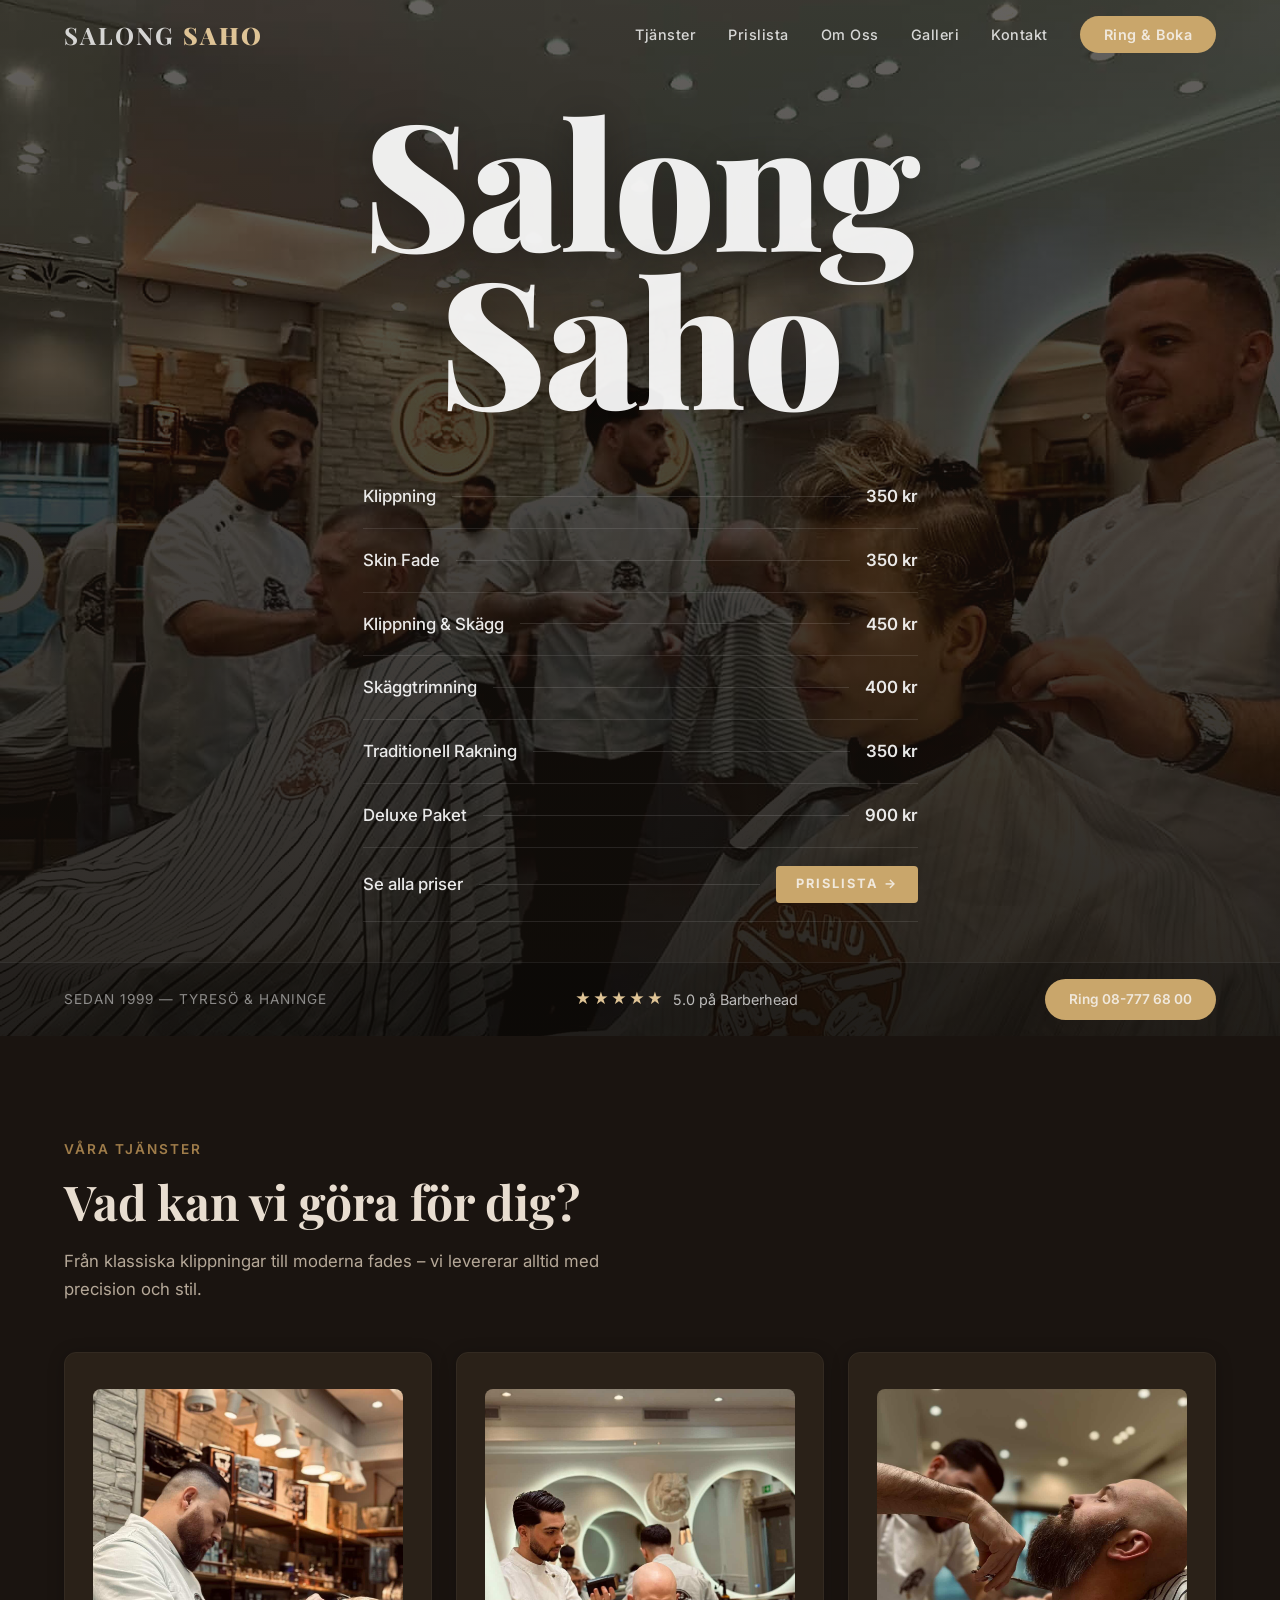
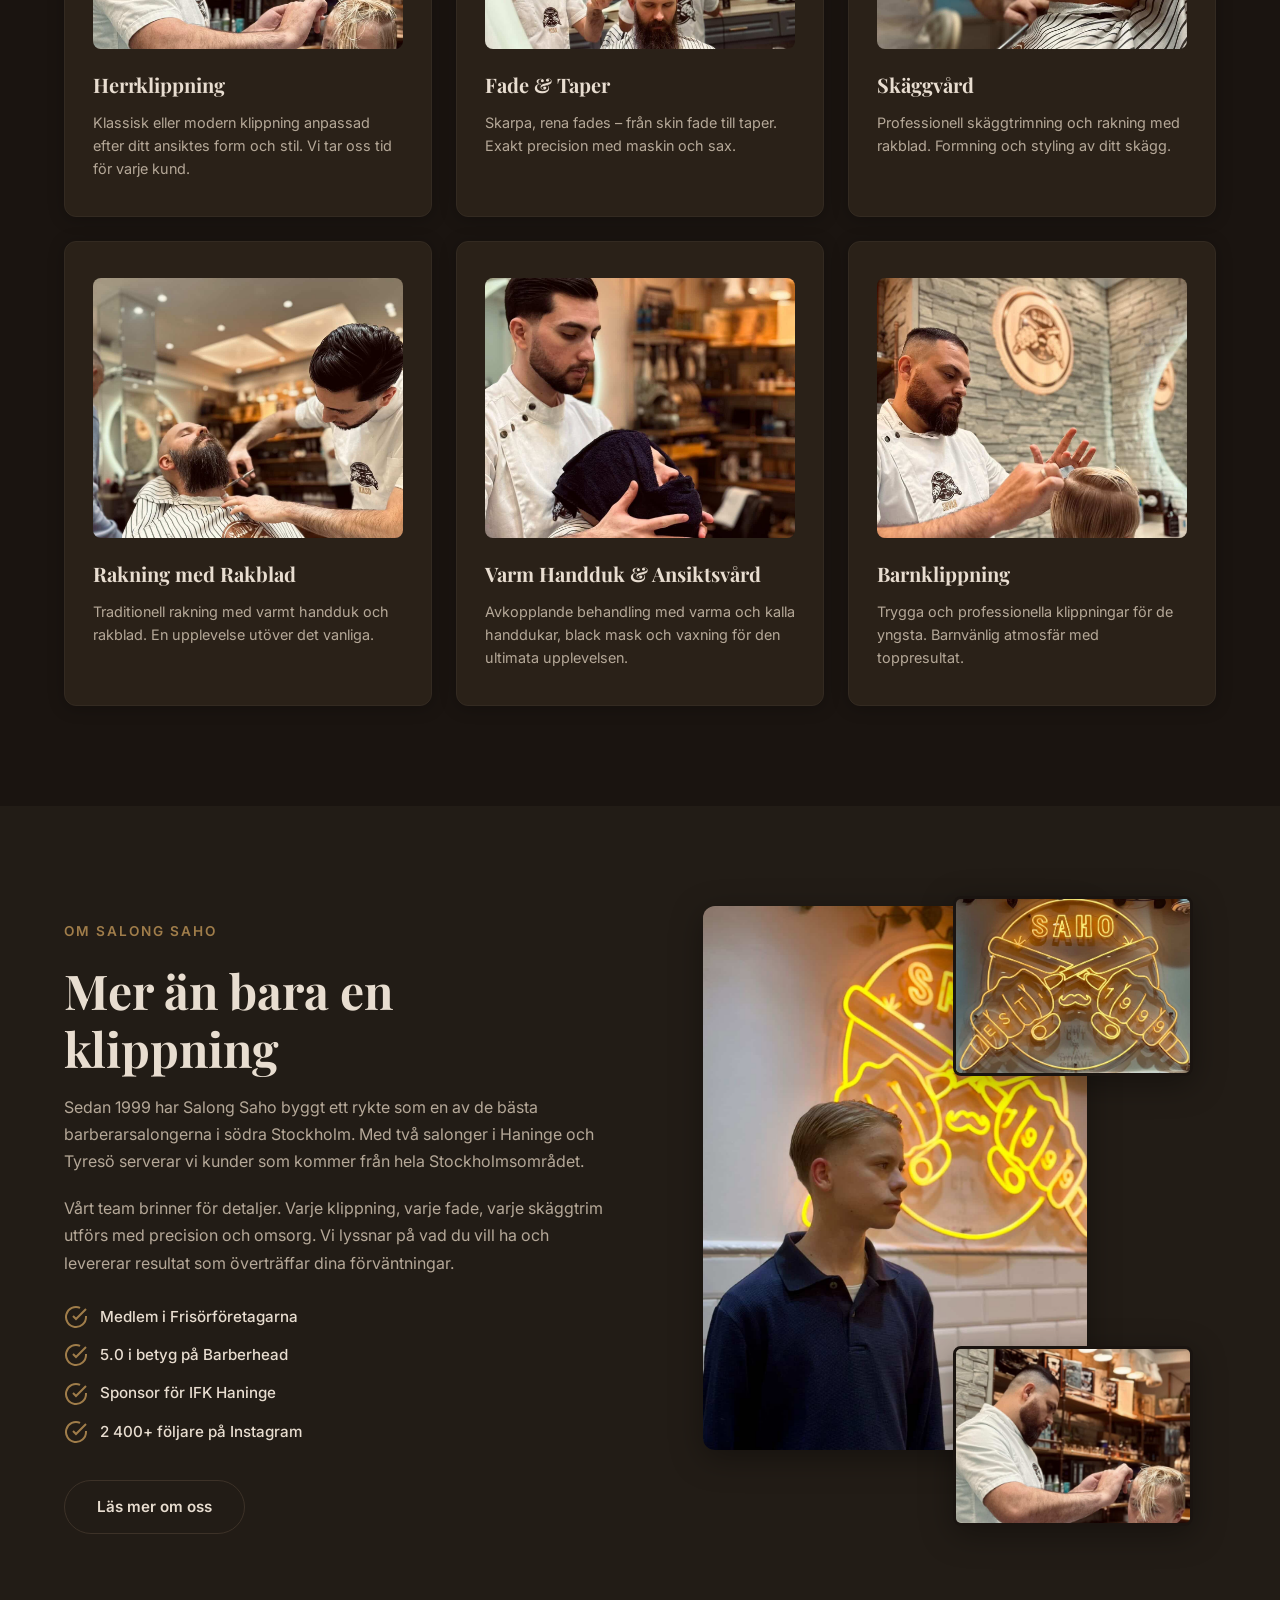
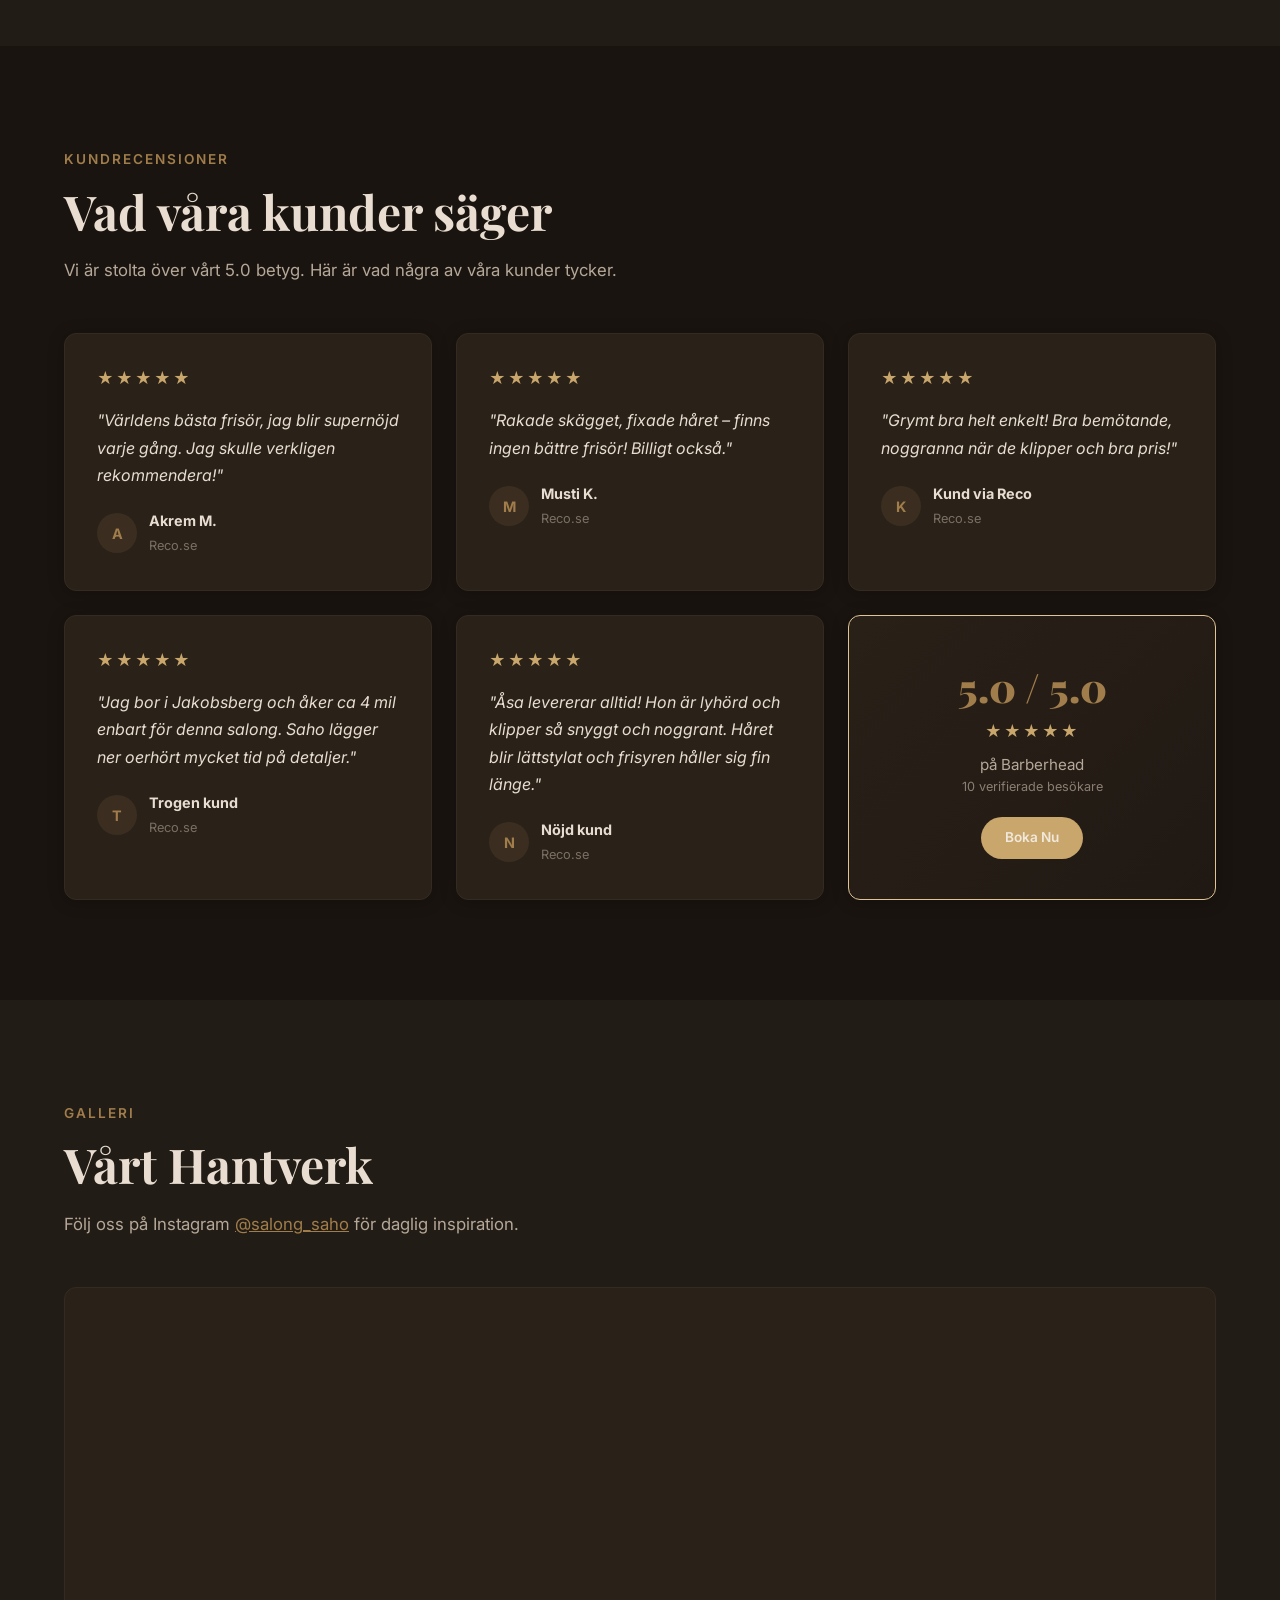
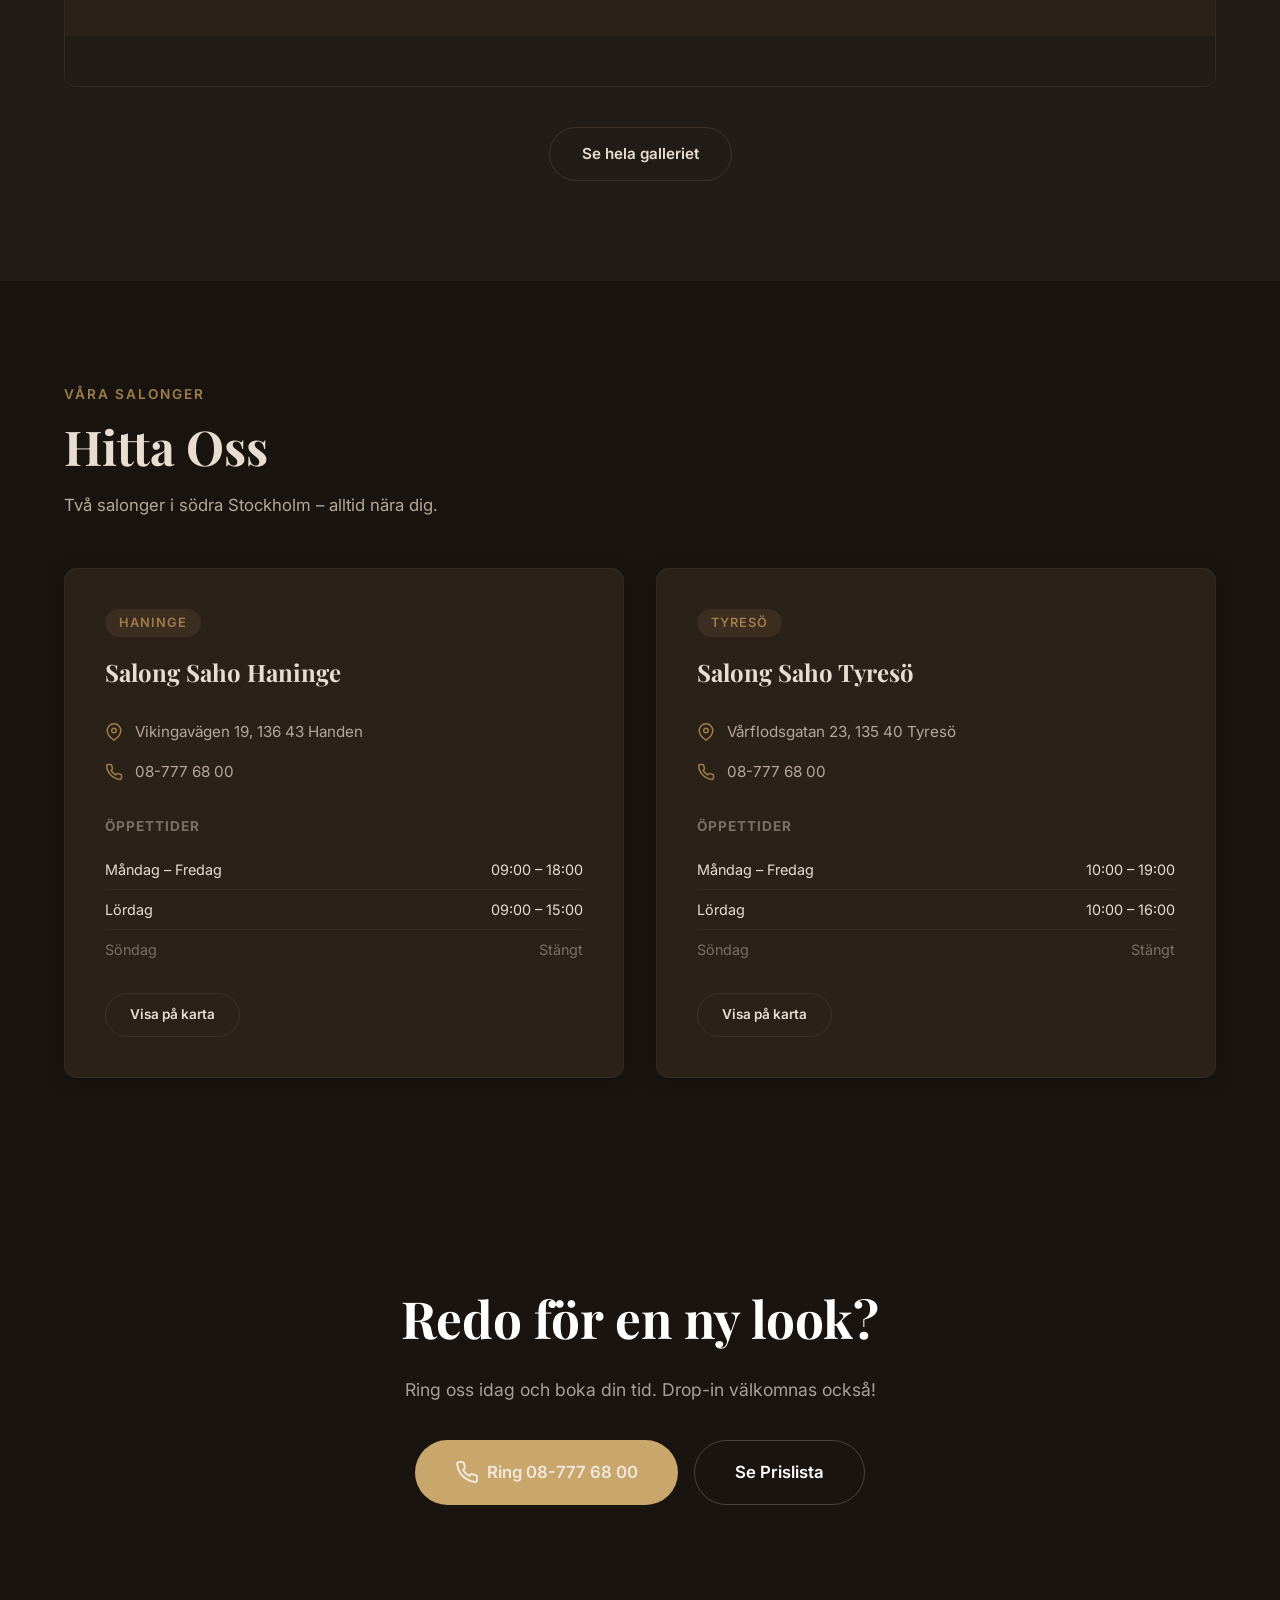
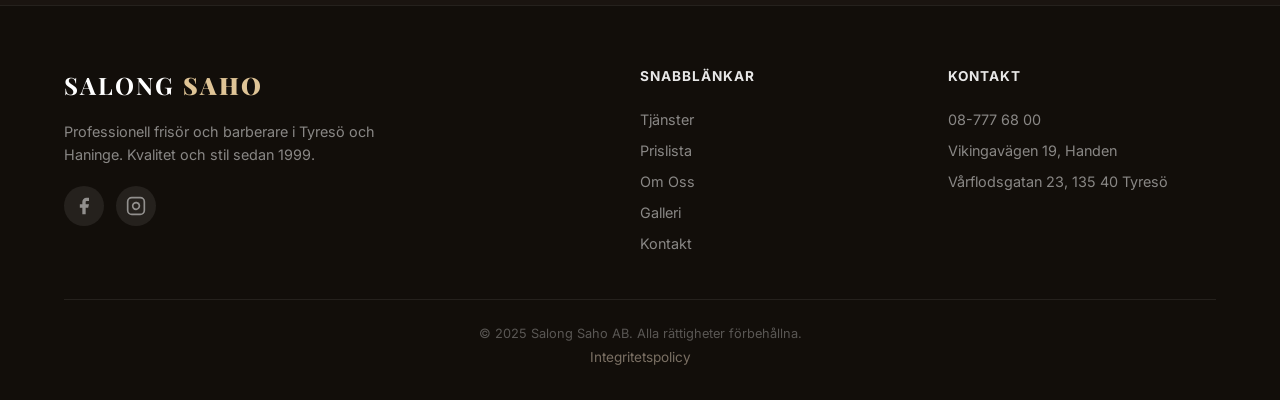
==== commit 205f4276: "Site-wide fixes: year, postal code, maps, local images, GDPR 1. Fix "Sedan 2017" → "Sedan 1999" in h" ====
--- a/index.html
+++ b/index.html
@@ -88,7 +88,7 @@
         </div>
         <div class="hero-bottom-bar">
             <div class="container hero-bottom-inner">
-                <span class="hero-tagline">Sedan 2017 &mdash; Tyresö & Haninge</span>
+                <span class="hero-tagline">Sedan 1999 &mdash; Tyresö & Haninge</span>
                 <div class="hero-rating">
                     <span class="stars">★★★★★</span>
                     <span>5.0 på Barberhead</span>
@@ -107,42 +107,42 @@
             <div class="services-grid">
                 <div class="service-card">
                     <div class="service-img">
-                        <img src="https://i.imgur.com/bBL2uVg.jpeg" alt="Herrklippning på Salong Saho" loading="lazy" style="object-position: center 25%">
+                        <img src="images/bBL2uVg.jpeg" alt="Herrklippning på Salong Saho" loading="lazy" style="object-position: center 25%">
                     </div>
                     <h3>Herrklippning</h3>
                     <p>Klassisk eller modern klippning anpassad efter ditt ansiktes form och stil. Vi tar oss tid för varje kund.</p>
                 </div>
                 <div class="service-card">
                     <div class="service-img">
-                        <img src="https://i.imgur.com/wH2TBpO.jpeg" alt="Skin fade klippning" loading="lazy" style="object-position: center 40%">
+                        <img src="images/wH2TBpO.jpeg" alt="Skin fade klippning" loading="lazy" style="object-position: center 40%">
                     </div>
                     <h3>Fade & Taper</h3>
                     <p>Skarpa, rena fades – från skin fade till taper. Exakt precision med maskin och sax.</p>
                 </div>
                 <div class="service-card">
                     <div class="service-img">
-                        <img src="https://i.imgur.com/TRkuQHp.jpeg" alt="Skäggvård och trimning" loading="lazy" style="object-position: center 35%">
+                        <img src="images/TRkuQHp.jpeg" alt="Skäggvård och trimning" loading="lazy" style="object-position: center 35%">
                     </div>
                     <h3>Skäggvård</h3>
                     <p>Professionell skäggtrimning och rakning med rakblad. Formning och styling av ditt skägg.</p>
                 </div>
                 <div class="service-card">
                     <div class="service-img">
-                        <img src="https://i.imgur.com/6W3kKSn.jpeg" alt="Traditionell rakning med rakblad" loading="lazy" style="object-position: center 40%">
+                        <img src="images/6W3kKSn.jpeg" alt="Traditionell rakning med rakblad" loading="lazy" style="object-position: center 40%">
                     </div>
                     <h3>Rakning med Rakblad</h3>
                     <p>Traditionell rakning med varmt handduk och rakblad. En upplevelse utöver det vanliga.</p>
                 </div>
                 <div class="service-card">
                     <div class="service-img">
-                        <img src="https://i.imgur.com/MeSCxEs.jpeg" alt="Varm handduk behandling" loading="lazy" style="object-position: center 30%">
+                        <img src="images/MeSCxEs.jpeg" alt="Varm handduk behandling" loading="lazy" style="object-position: center 30%">
                     </div>
                     <h3>Varm Handduk & Ansiktsvård</h3>
                     <p>Avkopplande behandling med varma och kalla handdukar, black mask och vaxning för den ultimata upplevelsen.</p>
                 </div>
                 <div class="service-card">
                     <div class="service-img">
-                        <img src="https://i.imgur.com/AyYGAXL.jpeg" alt="Barnklippning på Salong Saho" loading="lazy" style="object-position: center 30%">
+                        <img src="images/AyYGAXL.jpeg" alt="Barnklippning på Salong Saho" loading="lazy" style="object-position: center 30%">
                     </div>
                     <h3>Barnklippning</h3>
                     <p>Trygga och professionella klippningar för de yngsta. Barnvänlig atmosfär med toppresultat.</p>
@@ -158,7 +158,7 @@
                 <div class="about-content">
                     <span class="section-tag">Om Salong Saho</span>
                     <h2 class="section-title">Mer än bara en klippning</h2>
-                    <p>Sedan 2017 har Salong Saho byggt ett rykte som en av de bästa barberarsalongerna i södra Stockholm. Med två salonger i Haninge och Tyresö serverar vi kunder som kommer från hela Stockholmsområdet.</p>
+                    <p>Sedan 1999 har Salong Saho byggt ett rykte som en av de bästa barberarsalongerna i södra Stockholm. Med två salonger i Haninge och Tyresö serverar vi kunder som kommer från hela Stockholmsområdet.</p>
                     <p>Vårt team brinner för detaljer. Varje klippning, varje fade, varje skäggtrim utförs med precision och omsorg. Vi lyssnar på vad du vill ha och levererar resultat som överträffar dina förväntningar.</p>
                     <div class="about-features">
                         <div class="feature">
@@ -183,13 +183,13 @@
                 <div class="about-image">
                     <div class="about-photo-collage">
                         <div class="about-photo-main">
-                            <img src="https://i.imgur.com/Fu6QAl2.jpeg" alt="Saho – ägare av Salong Saho" loading="lazy">
+                            <img src="images/Fu6QAl2.jpeg" alt="Saho – ägare av Salong Saho" loading="lazy">
                         </div>
                         <div class="about-photo-small about-photo-top">
-                            <img src="https://i.imgur.com/9bpIM47.jpeg" alt="Salong Saho neon skylt" loading="lazy">
+                            <img src="images/9bpIM47.jpeg" alt="Salong Saho neon skylt" loading="lazy">
                         </div>
                         <div class="about-photo-small about-photo-bottom">
-                            <img src="https://i.imgur.com/bBL2uVg.jpeg" alt="Teamet på Salong Saho" loading="lazy">
+                            <img src="images/bBL2uVg.jpeg" alt="Teamet på Salong Saho" loading="lazy">
                         </div>
                     </div>
                 </div>
@@ -305,7 +305,7 @@
                     <div class="location-info">
                         <div class="info-row">
                             <svg width="18" height="18" viewBox="0 0 24 24" fill="none" stroke="currentColor" stroke-width="2"><path d="M21 10c0 7-9 13-9 13s-9-6-9-13a9 9 0 0 1 18 0z"/><circle cx="12" cy="10" r="3"/></svg>
-                            <span>Vårflodsgatan 23, Tyresö</span>
+                            <span>Vårflodsgatan 23, 135 40 Tyresö</span>
                         </div>
                         <div class="info-row">
                             <svg width="18" height="18" viewBox="0 0 24 24" fill="none" stroke="currentColor" stroke-width="2"><path d="M22 16.92v3a2 2 0 0 1-2.18 2 19.79 19.79 0 0 1-8.63-3.07 19.5 19.5 0 0 1-6-6 19.79 19.79 0 0 1-3.07-8.67A2 2 0 0 1 4.11 2h3a2 2 0 0 1 2 1.72c.127.96.361 1.903.7 2.81a2 2 0 0 1-.45 2.11L8.09 9.91a16 16 0 0 0 6 6l1.27-1.27a2 2 0 0 1 2.11-.45c.907.339 1.85.573 2.81.7A2 2 0 0 1 22 16.92z"/></svg>
@@ -370,11 +370,12 @@
                     <h4>Kontakt</h4>
                     <a href="tel:+4687776800">08-777 68 00</a>
                     <p>Vikingavägen 19, Handen</p>
-                    <p>Vårflodsgatan 23, Tyresö</p>
+                    <p>Vårflodsgatan 23, 135 40 Tyresö</p>
                 </div>
             </div>
             <div class="footer-bottom">
                 <p>&copy; 2025 Salong Saho AB. Alla rättigheter förbehållna.</p>
+                <a href="integritetspolicy.html" style="color: var(--text-muted); font-size: 0.85rem;">Integritetspolicy</a>
             </div>
         </div>
     </footer>
--- a/style.css
+++ b/style.css
@@ -500,80 +500,114 @@
 .price-grid {
     display: grid;
     grid-template-columns: repeat(2, 1fr);
-    gap: 28px;
+    gap: 32px;
 }
 
 .price-category {
-    background: var(--bg-card);
+    background: linear-gradient(165deg, var(--bg-card) 0%, rgba(42, 33, 24, 0.6) 100%);
     border: 1px solid var(--border-light);
-    border-radius: var(--radius);
-    padding: 32px;
+    border-radius: 16px;
+    padding: 36px 32px;
     box-shadow: var(--shadow);
-    transition: all var(--transition);
+    transition: all 0.4s ease;
+    position: relative;
+    overflow: hidden;
+}
+
+.price-category::before {
+    content: '';
+    position: absolute;
+    top: 0;
+    left: 0;
+    right: 0;
+    height: 3px;
+    background: linear-gradient(90deg, transparent, var(--primary), transparent);
+    opacity: 0;
+    transition: opacity 0.4s ease;
 }
 
 .price-category:hover {
-    border-color: var(--primary-light);
-    box-shadow: var(--shadow-lg);
+    border-color: var(--primary);
+    box-shadow: 0 8px 40px rgba(176, 141, 94, 0.12);
+    transform: translateY(-4px);
+}
+
+.price-category:hover::before {
+    opacity: 1;
 }
 
 .price-category-highlight {
-    border-color: var(--primary-light);
-    background: linear-gradient(135deg, rgba(176, 141, 94, 0.06), rgba(176, 141, 94, 0.02));
+    border-color: var(--primary);
+    background: linear-gradient(165deg, rgba(176, 141, 94, 0.1) 0%, rgba(42, 33, 24, 0.8) 100%);
+}
+
+.price-category-highlight::before {
+    opacity: 1;
+    height: 3px;
+    background: linear-gradient(90deg, var(--primary-dark), var(--primary-light), var(--primary-dark));
 }
 
 .price-category-title {
     font-family: 'Playfair Display', serif;
-    font-size: 1.2rem;
+    font-size: 1.35rem;
     font-weight: 700;
+    color: var(--white);
+    margin-bottom: 24px;
+    padding-bottom: 16px;
+    border-bottom: 1px solid var(--border);
+    display: flex;
+    align-items: center;
+    gap: 14px;
+}
+
+.price-category-title svg {
+    color: var(--primary);
+    flex-shrink: 0;
+    background: rgba(176, 141, 94, 0.12);
+    padding: 6px;
+    border-radius: 8px;
+    width: 34px;
+    height: 34px;
+}
+
+.price-item {
+    display: flex;
+    align-items: baseline;
+    gap: 10px;
+    padding: 14px 0;
+}
+
+.price-item + .price-item {
+    border-top: 1px solid rgba(61, 50, 40, 0.5);
+}
+
+.price-name {
+    font-size: 1rem;
     color: var(--text);
-    margin-bottom: 20px;
-    padding-bottom: 14px;
-    border-bottom: 2px solid var(--border-light);
-    display: flex;
-    align-items: center;
-    gap: 10px;
-}
-
-.price-category-title svg {
-    color: var(--primary-dark);
-    flex-shrink: 0;
-}
-
-.price-item {
-    display: flex;
-    align-items: baseline;
-    gap: 8px;
-    padding: 10px 0;
-}
-
-.price-item + .price-item {
-    border-top: 1px solid var(--border-light);
-}
-
-.price-name {
-    font-size: 0.95rem;
-    color: var(--text);
+    font-weight: 400;
 }
 
 .price-name small {
     color: var(--text-muted);
-    font-size: 0.8rem;
+    font-size: 0.82rem;
     font-weight: 400;
+    display: block;
+    margin-top: 2px;
 }
 
 .price-dots {
     flex: 1;
-    border-bottom: 1px dotted var(--border);
+    border-bottom: 1px dotted rgba(176, 141, 94, 0.3);
     min-width: 20px;
     margin-bottom: 4px;
 }
 
 .price-value {
+    font-family: 'Playfair Display', serif;
     font-weight: 700;
-    color: var(--primary-dark);
+    color: var(--primary-light);
     white-space: nowrap;
-    font-size: 0.95rem;
+    font-size: 1.15rem;
 }
 
 .price-item-desc {
@@ -584,7 +618,7 @@
 .price-item-desc small {
     color: var(--text-muted);
     font-size: 0.82rem;
-    line-height: 1.5;
+    line-height: 1.6;
     font-style: italic;
 }
 
@@ -1073,7 +1107,7 @@
     padding: 100px 0;
     text-align: center;
     background: linear-gradient(rgba(18, 14, 10, 0.88), rgba(18, 14, 10, 0.92)),
-                url('https://i.imgur.com/U8NjHkW.jpeg');
+                url('images/U8NjHkW.jpeg');
     background-size: cover;
     background-position: center;
     background-attachment: fixed;
@@ -1288,6 +1322,8 @@
     .brand-item { padding: 12px 8px; font-size: 0.78rem; min-height: 60px; }
     .brand-item img { max-height: 36px; }
     .locations-grid { grid-template-columns: 1fr; }
+    .price-grid { grid-template-columns: 1fr; }
+    .price-category { padding: 28px 24px; }
 
     .gallery-grid {
         grid-template-columns: repeat(2, 1fr);
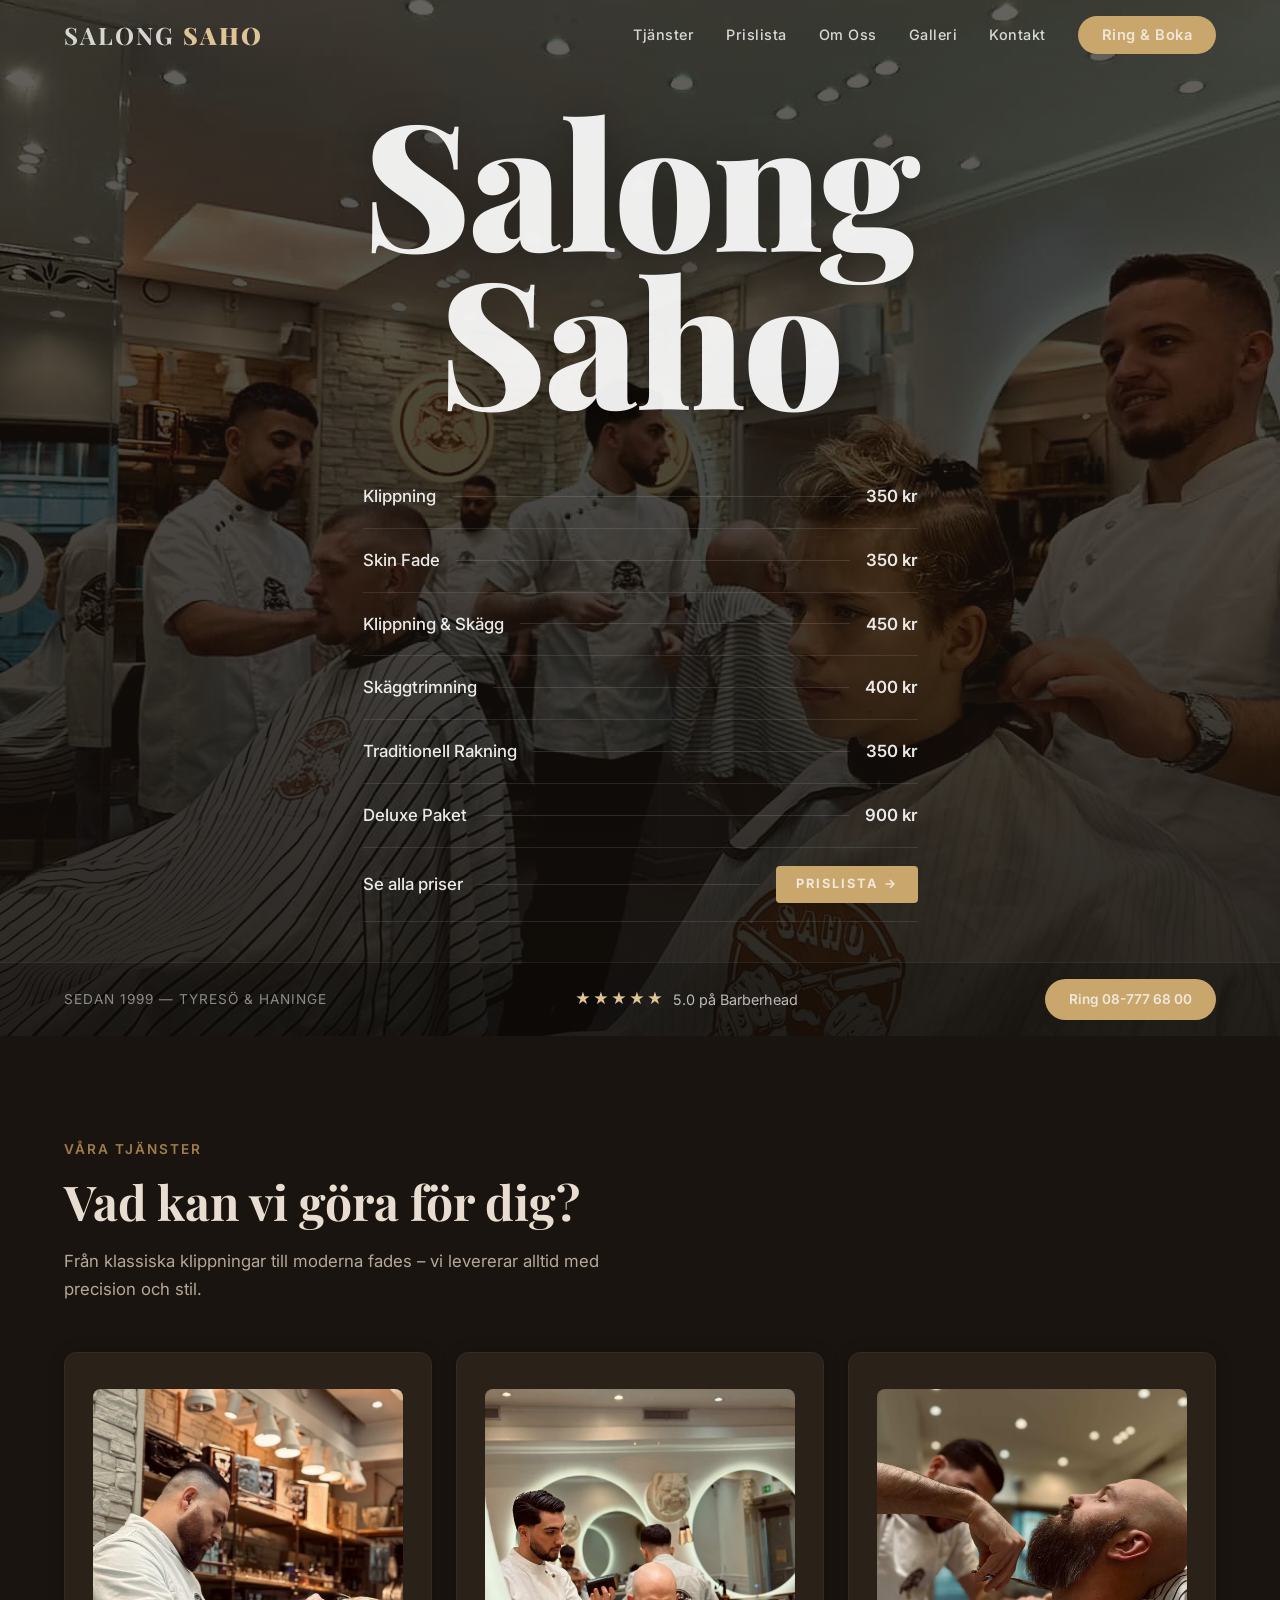
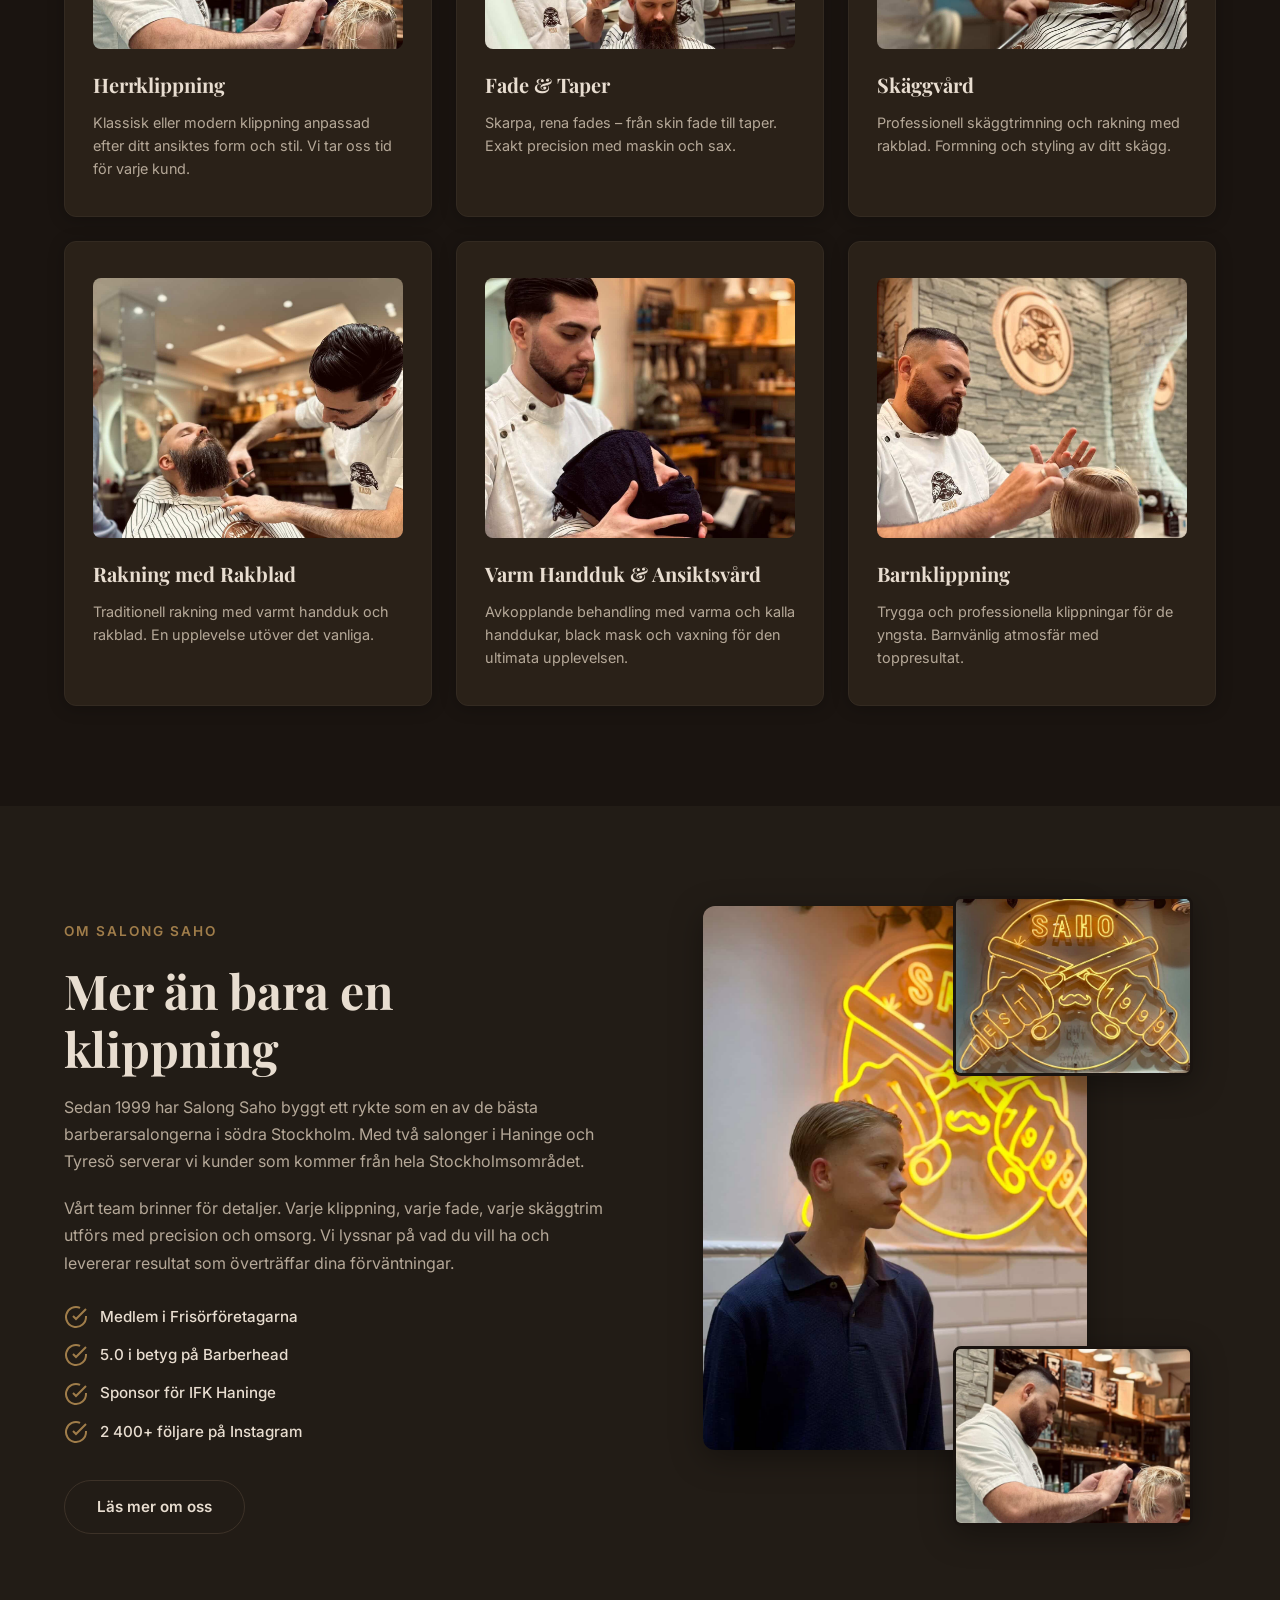
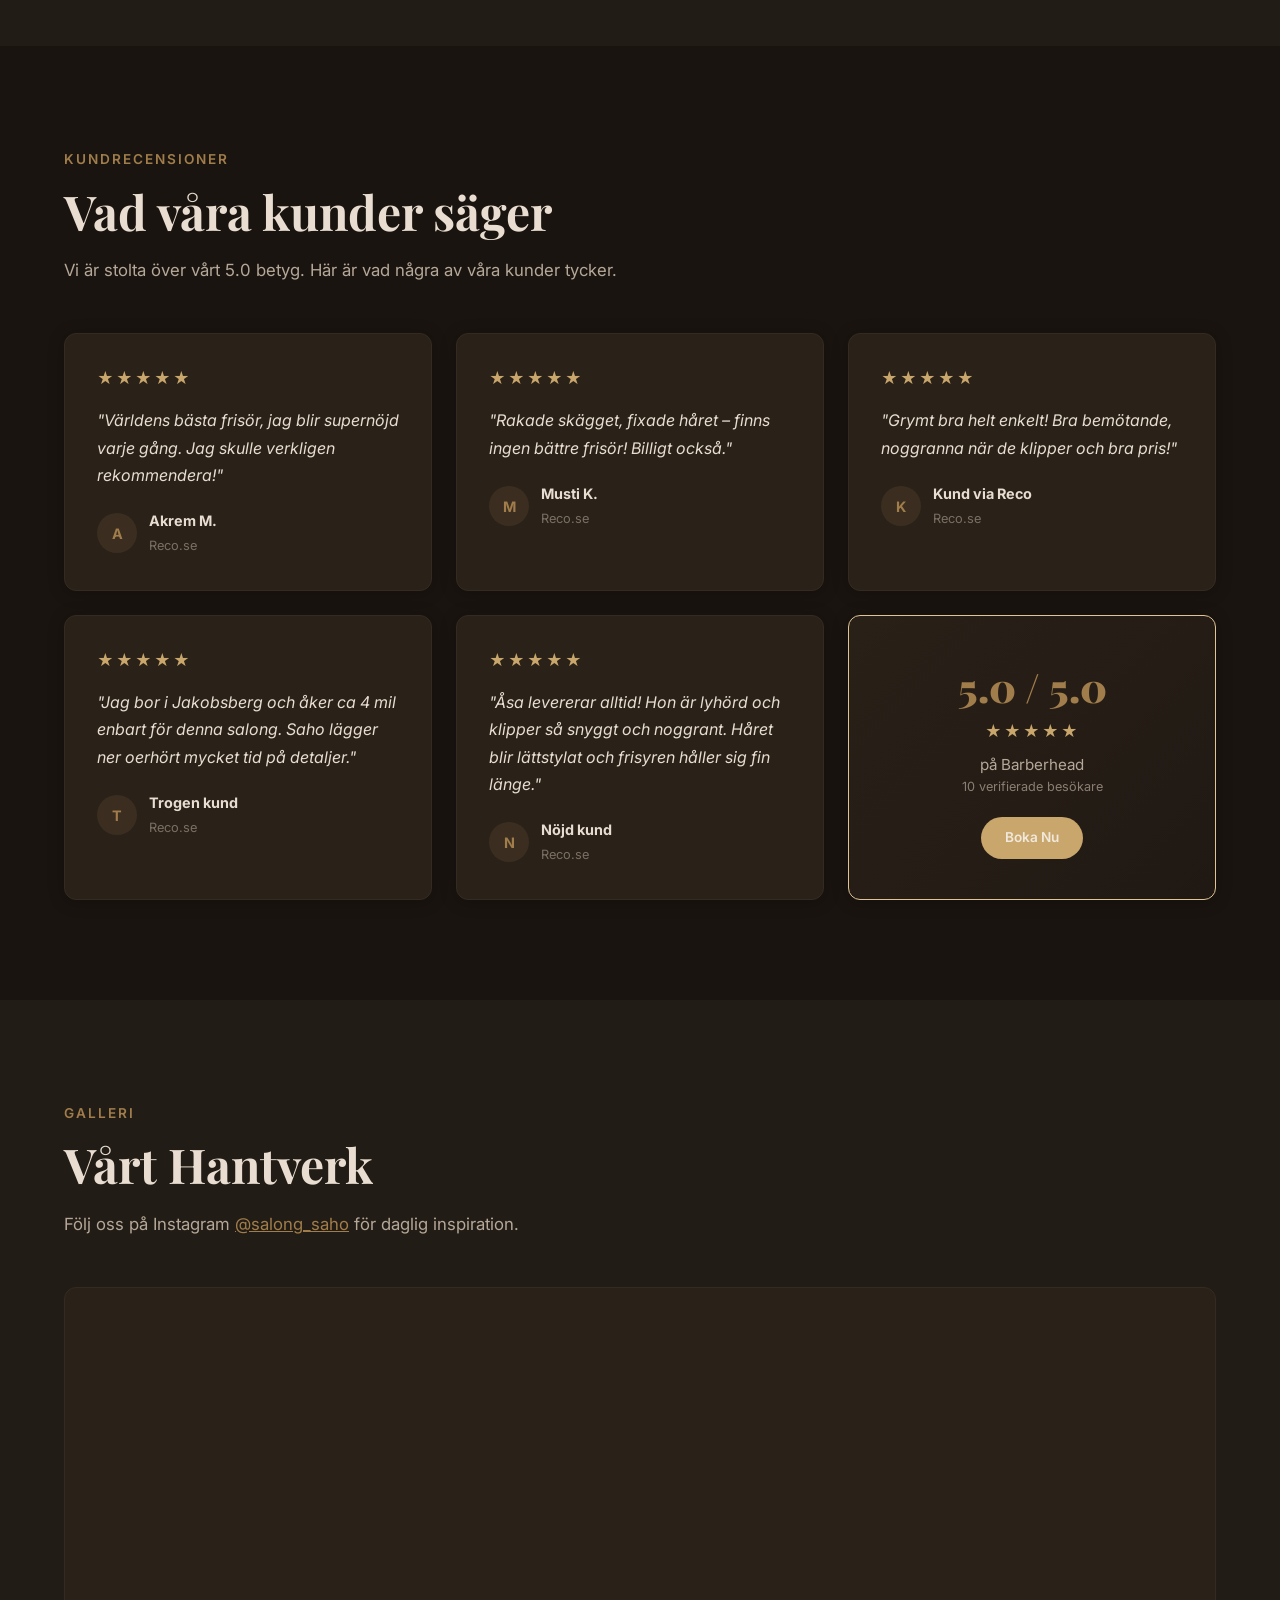
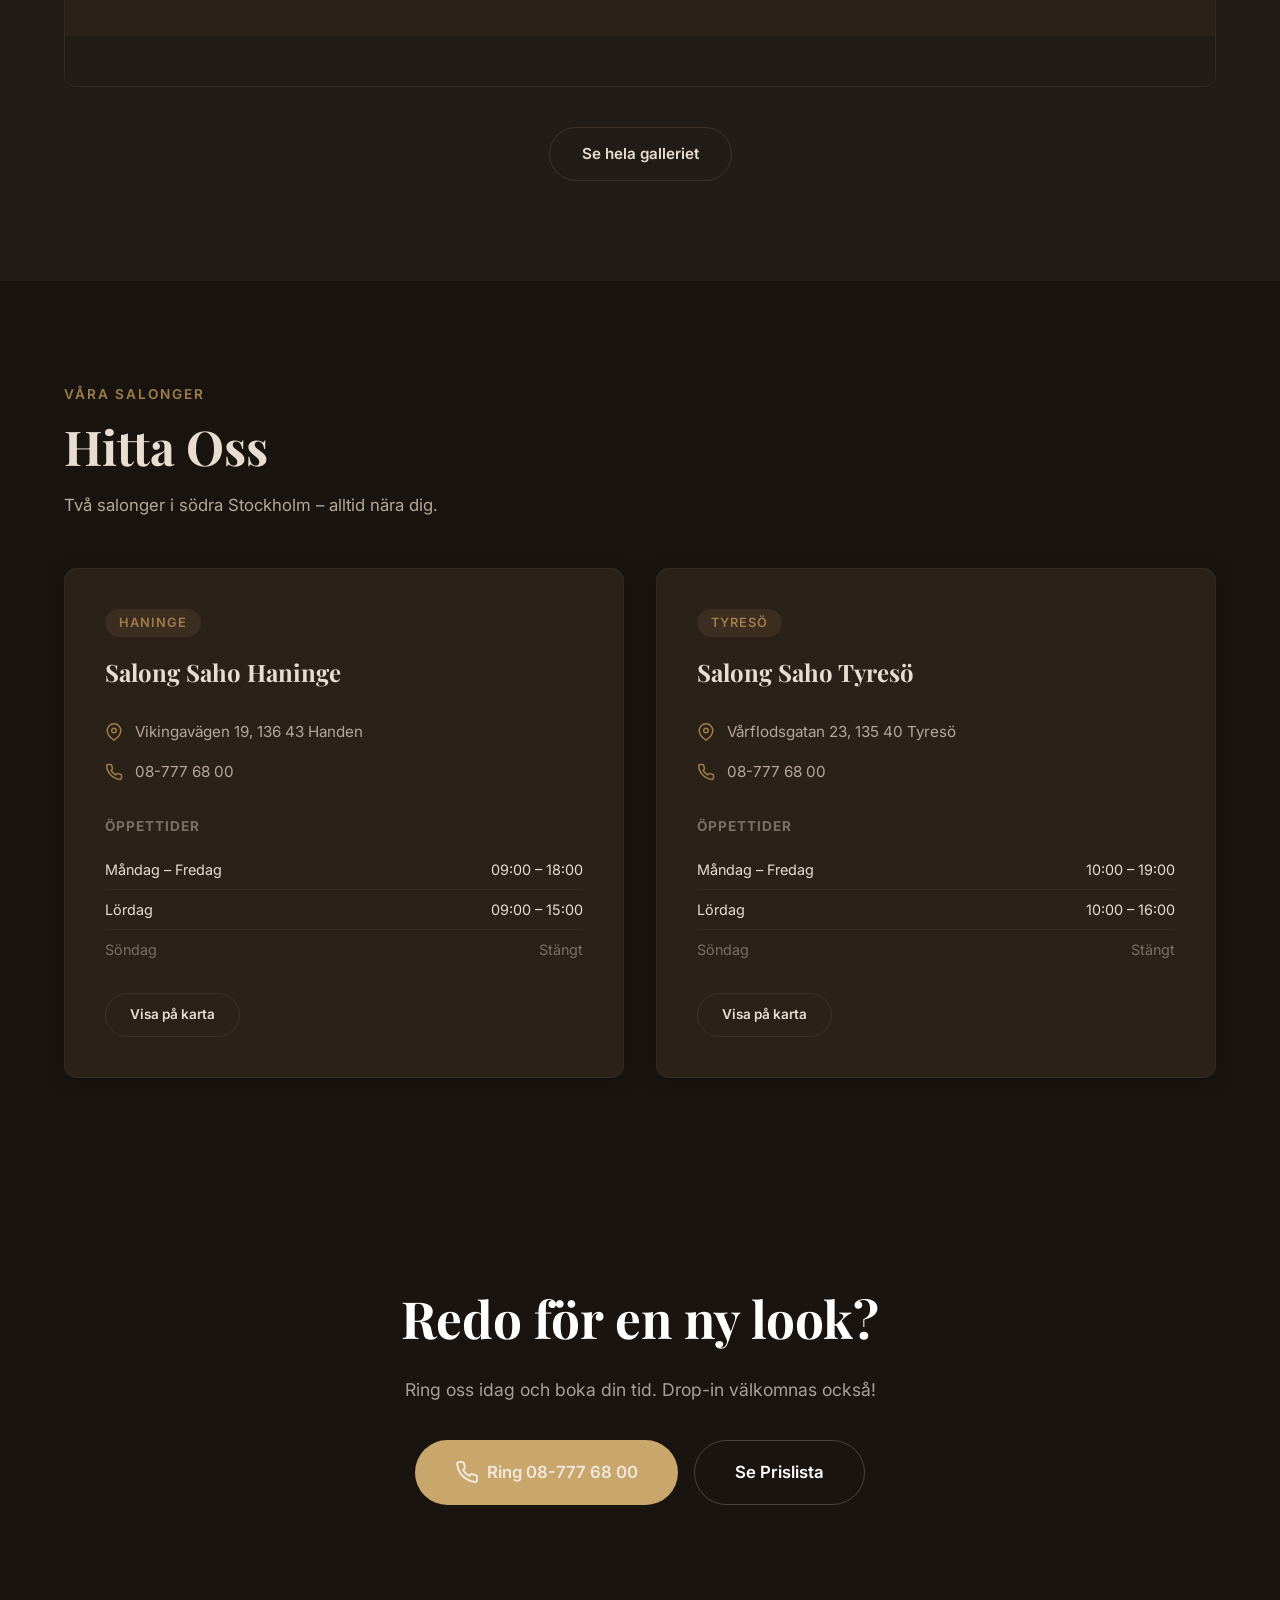
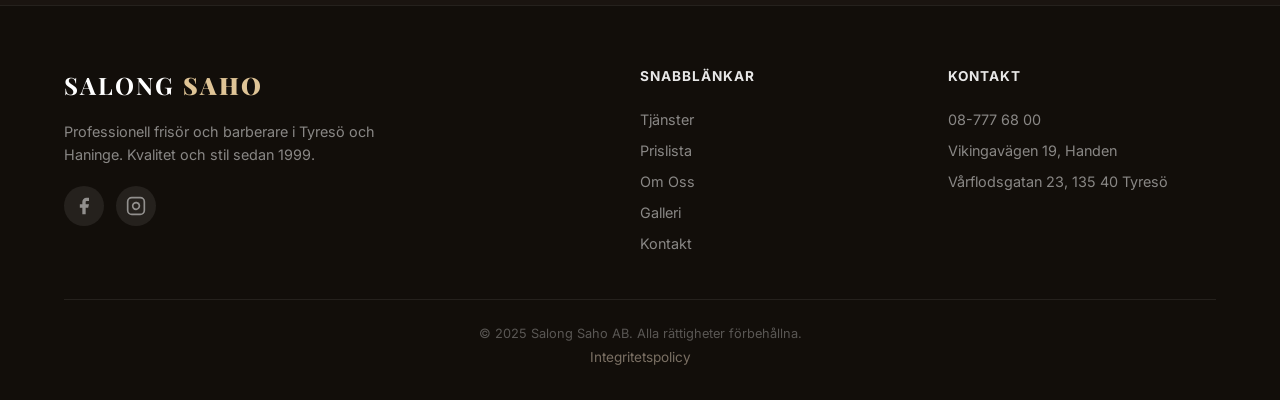
==== commit 4adcc3f8: "SEO, accessibility & code quality improvements 1. Clean URLs: replace all index.html links with / an" ====
--- a/index.html
+++ b/index.html
@@ -9,17 +9,65 @@
     <meta property="og:title" content="Salong Saho | Frisör & Barberare i Tyresö & Haninge">
     <meta property="og:description" content="Professionell frisör och barberare med två salonger. 5/5 stjärnor på Barberhead. Boka din tid!">
     <meta property="og:type" content="website">
+    <meta property="og:image" content="https://saho-salong.vercel.app/images/hero-bg.jpeg">
     <link rel="preconnect" href="https://fonts.googleapis.com">
     <link rel="preconnect" href="https://fonts.gstatic.com" crossorigin>
     <link href="https://fonts.googleapis.com/css2?family=Playfair+Display:wght@400;700;900&family=Inter:wght@300;400;500;600;700&display=swap" rel="stylesheet">
     <link rel="icon" type="image/svg+xml" href="favicon.svg">
     <link rel="stylesheet" href="style.css">
+    <script type="application/ld+json">
+    {
+        "@context": "https://schema.org",
+        "@type": "BarberShop",
+        "name": "Salong Saho",
+        "url": "https://saho-salong.vercel.app",
+        "telephone": "+4687776800",
+        "image": "https://saho-salong.vercel.app/images/hero-bg.jpeg",
+        "priceRange": "$$",
+        "aggregateRating": {
+            "@type": "AggregateRating",
+            "ratingValue": "5.0",
+            "reviewCount": "10",
+            "bestRating": "5"
+        },
+        "address": [
+            {
+                "@type": "PostalAddress",
+                "streetAddress": "Vikingavägen 19",
+                "addressLocality": "Handen",
+                "postalCode": "136 43",
+                "addressCountry": "SE"
+            },
+            {
+                "@type": "PostalAddress",
+                "streetAddress": "Vårflodsgatan 23",
+                "addressLocality": "Tyresö",
+                "postalCode": "135 40",
+                "addressCountry": "SE"
+            }
+        ],
+        "openingHoursSpecification": [
+            {
+                "@type": "OpeningHoursSpecification",
+                "dayOfWeek": ["Monday","Tuesday","Wednesday","Thursday","Friday"],
+                "opens": "09:00",
+                "closes": "19:00"
+            },
+            {
+                "@type": "OpeningHoursSpecification",
+                "dayOfWeek": "Saturday",
+                "opens": "09:00",
+                "closes": "16:00"
+            }
+        ]
+    }
+    </script>
 </head>
 <body>
     <!-- Navigation -->
     <nav class="navbar" id="navbar">
         <div class="container nav-container">
-            <a href="index.html" class="logo">
+            <a href="/" class="logo">
                 <span class="logo-text">SALONG</span>
                 <span class="logo-accent">SAHO</span>
             </a>
@@ -162,19 +210,19 @@
                     <p>Vårt team brinner för detaljer. Varje klippning, varje fade, varje skäggtrim utförs med precision och omsorg. Vi lyssnar på vad du vill ha och levererar resultat som överträffar dina förväntningar.</p>
                     <div class="about-features">
                         <div class="feature">
-                            <svg width="24" height="24" viewBox="0 0 24 24" fill="none" stroke="currentColor" stroke-width="2"><path d="M22 11.08V12a10 10 0 1 1-5.93-9.14"/><polyline points="22 4 12 14.01 9 11.01"/></svg>
+                            <svg aria-hidden="true" width="24" height="24" viewBox="0 0 24 24" fill="none" stroke="currentColor" stroke-width="2"><path d="M22 11.08V12a10 10 0 1 1-5.93-9.14"/><polyline points="22 4 12 14.01 9 11.01"/></svg>
                             <span>Medlem i Frisörföretagarna</span>
                         </div>
                         <div class="feature">
-                            <svg width="24" height="24" viewBox="0 0 24 24" fill="none" stroke="currentColor" stroke-width="2"><path d="M22 11.08V12a10 10 0 1 1-5.93-9.14"/><polyline points="22 4 12 14.01 9 11.01"/></svg>
+                            <svg aria-hidden="true" width="24" height="24" viewBox="0 0 24 24" fill="none" stroke="currentColor" stroke-width="2"><path d="M22 11.08V12a10 10 0 1 1-5.93-9.14"/><polyline points="22 4 12 14.01 9 11.01"/></svg>
                             <span>5.0 i betyg på Barberhead</span>
                         </div>
                         <div class="feature">
-                            <svg width="24" height="24" viewBox="0 0 24 24" fill="none" stroke="currentColor" stroke-width="2"><path d="M22 11.08V12a10 10 0 1 1-5.93-9.14"/><polyline points="22 4 12 14.01 9 11.01"/></svg>
+                            <svg aria-hidden="true" width="24" height="24" viewBox="0 0 24 24" fill="none" stroke="currentColor" stroke-width="2"><path d="M22 11.08V12a10 10 0 1 1-5.93-9.14"/><polyline points="22 4 12 14.01 9 11.01"/></svg>
                             <span>Sponsor för IFK Haninge</span>
                         </div>
                         <div class="feature">
-                            <svg width="24" height="24" viewBox="0 0 24 24" fill="none" stroke="currentColor" stroke-width="2"><path d="M22 11.08V12a10 10 0 1 1-5.93-9.14"/><polyline points="22 4 12 14.01 9 11.01"/></svg>
+                            <svg aria-hidden="true" width="24" height="24" viewBox="0 0 24 24" fill="none" stroke="currentColor" stroke-width="2"><path d="M22 11.08V12a10 10 0 1 1-5.93-9.14"/><polyline points="22 4 12 14.01 9 11.01"/></svg>
                             <span>2 400+ följare på Instagram</span>
                         </div>
                     </div>
@@ -283,11 +331,11 @@
                     <h3>Salong Saho Haninge</h3>
                     <div class="location-info">
                         <div class="info-row">
-                            <svg width="18" height="18" viewBox="0 0 24 24" fill="none" stroke="currentColor" stroke-width="2"><path d="M21 10c0 7-9 13-9 13s-9-6-9-13a9 9 0 0 1 18 0z"/><circle cx="12" cy="10" r="3"/></svg>
+                            <svg aria-hidden="true" width="18" height="18" viewBox="0 0 24 24" fill="none" stroke="currentColor" stroke-width="2"><path d="M21 10c0 7-9 13-9 13s-9-6-9-13a9 9 0 0 1 18 0z"/><circle cx="12" cy="10" r="3"/></svg>
                             <span>Vikingavägen 19, 136 43 Handen</span>
                         </div>
                         <div class="info-row">
-                            <svg width="18" height="18" viewBox="0 0 24 24" fill="none" stroke="currentColor" stroke-width="2"><path d="M22 16.92v3a2 2 0 0 1-2.18 2 19.79 19.79 0 0 1-8.63-3.07 19.5 19.5 0 0 1-6-6 19.79 19.79 0 0 1-3.07-8.67A2 2 0 0 1 4.11 2h3a2 2 0 0 1 2 1.72c.127.96.361 1.903.7 2.81a2 2 0 0 1-.45 2.11L8.09 9.91a16 16 0 0 0 6 6l1.27-1.27a2 2 0 0 1 2.11-.45c.907.339 1.85.573 2.81.7A2 2 0 0 1 22 16.92z"/></svg>
+                            <svg aria-hidden="true" width="18" height="18" viewBox="0 0 24 24" fill="none" stroke="currentColor" stroke-width="2"><path d="M22 16.92v3a2 2 0 0 1-2.18 2 19.79 19.79 0 0 1-8.63-3.07 19.5 19.5 0 0 1-6-6 19.79 19.79 0 0 1-3.07-8.67A2 2 0 0 1 4.11 2h3a2 2 0 0 1 2 1.72c.127.96.361 1.903.7 2.81a2 2 0 0 1-.45 2.11L8.09 9.91a16 16 0 0 0 6 6l1.27-1.27a2 2 0 0 1 2.11-.45c.907.339 1.85.573 2.81.7A2 2 0 0 1 22 16.92z"/></svg>
                             <a href="tel:+4687776800">08-777 68 00</a>
                         </div>
                     </div>
@@ -304,11 +352,11 @@
                     <h3>Salong Saho Tyresö</h3>
                     <div class="location-info">
                         <div class="info-row">
-                            <svg width="18" height="18" viewBox="0 0 24 24" fill="none" stroke="currentColor" stroke-width="2"><path d="M21 10c0 7-9 13-9 13s-9-6-9-13a9 9 0 0 1 18 0z"/><circle cx="12" cy="10" r="3"/></svg>
+                            <svg aria-hidden="true" width="18" height="18" viewBox="0 0 24 24" fill="none" stroke="currentColor" stroke-width="2"><path d="M21 10c0 7-9 13-9 13s-9-6-9-13a9 9 0 0 1 18 0z"/><circle cx="12" cy="10" r="3"/></svg>
                             <span>Vårflodsgatan 23, 135 40 Tyresö</span>
                         </div>
                         <div class="info-row">
-                            <svg width="18" height="18" viewBox="0 0 24 24" fill="none" stroke="currentColor" stroke-width="2"><path d="M22 16.92v3a2 2 0 0 1-2.18 2 19.79 19.79 0 0 1-8.63-3.07 19.5 19.5 0 0 1-6-6 19.79 19.79 0 0 1-3.07-8.67A2 2 0 0 1 4.11 2h3a2 2 0 0 1 2 1.72c.127.96.361 1.903.7 2.81a2 2 0 0 1-.45 2.11L8.09 9.91a16 16 0 0 0 6 6l1.27-1.27a2 2 0 0 1 2.11-.45c.907.339 1.85.573 2.81.7A2 2 0 0 1 22 16.92z"/></svg>
+                            <svg aria-hidden="true" width="18" height="18" viewBox="0 0 24 24" fill="none" stroke="currentColor" stroke-width="2"><path d="M22 16.92v3a2 2 0 0 1-2.18 2 19.79 19.79 0 0 1-8.63-3.07 19.5 19.5 0 0 1-6-6 19.79 19.79 0 0 1-3.07-8.67A2 2 0 0 1 4.11 2h3a2 2 0 0 1 2 1.72c.127.96.361 1.903.7 2.81a2 2 0 0 1-.45 2.11L8.09 9.91a16 16 0 0 0 6 6l1.27-1.27a2 2 0 0 1 2.11-.45c.907.339 1.85.573 2.81.7A2 2 0 0 1 22 16.92z"/></svg>
                             <a href="tel:+4687776800">08-777 68 00</a>
                         </div>
                     </div>
@@ -331,7 +379,7 @@
             <p>Ring oss idag och boka din tid. Drop-in välkomnas också!</p>
             <div class="cta-actions">
                 <a href="tel:+4687776800" class="btn btn-primary btn-large">
-                    <svg width="24" height="24" viewBox="0 0 24 24" fill="none" stroke="currentColor" stroke-width="2"><path d="M22 16.92v3a2 2 0 0 1-2.18 2 19.79 19.79 0 0 1-8.63-3.07 19.5 19.5 0 0 1-6-6 19.79 19.79 0 0 1-3.07-8.67A2 2 0 0 1 4.11 2h3a2 2 0 0 1 2 1.72c.127.96.361 1.903.7 2.81a2 2 0 0 1-.45 2.11L8.09 9.91a16 16 0 0 0 6 6l1.27-1.27a2 2 0 0 1 2.11-.45c.907.339 1.85.573 2.81.7A2 2 0 0 1 22 16.92z"/></svg>
+                    <svg aria-hidden="true" width="24" height="24" viewBox="0 0 24 24" fill="none" stroke="currentColor" stroke-width="2"><path d="M22 16.92v3a2 2 0 0 1-2.18 2 19.79 19.79 0 0 1-8.63-3.07 19.5 19.5 0 0 1-6-6 19.79 19.79 0 0 1-3.07-8.67A2 2 0 0 1 4.11 2h3a2 2 0 0 1 2 1.72c.127.96.361 1.903.7 2.81a2 2 0 0 1-.45 2.11L8.09 9.91a16 16 0 0 0 6 6l1.27-1.27a2 2 0 0 1 2.11-.45c.907.339 1.85.573 2.81.7A2 2 0 0 1 22 16.92z"/></svg>
                     Ring 08-777 68 00
                 </a>
                 <a href="prislista.html" class="btn btn-outline btn-large">Se Prislista</a>
@@ -344,17 +392,17 @@
         <div class="container">
             <div class="footer-grid">
                 <div class="footer-brand">
-                    <a href="index.html" class="logo">
+                    <a href="/" class="logo">
                         <span class="logo-text">SALONG</span>
                         <span class="logo-accent">SAHO</span>
                     </a>
                     <p>Professionell frisör och barberare i Tyresö och Haninge. Kvalitet och stil sedan 1999.</p>
                     <div class="social-links">
                         <a href="https://www.facebook.com/salongsaho/" target="_blank" rel="noopener" aria-label="Facebook">
-                            <svg width="20" height="20" viewBox="0 0 24 24" fill="currentColor"><path d="M18 2h-3a5 5 0 0 0-5 5v3H7v4h3v8h4v-8h3l1-4h-4V7a1 1 0 0 1 1-1h3z"/></svg>
+                            <svg aria-hidden="true" width="20" height="20" viewBox="0 0 24 24" fill="currentColor"><path d="M18 2h-3a5 5 0 0 0-5 5v3H7v4h3v8h4v-8h3l1-4h-4V7a1 1 0 0 1 1-1h3z"/></svg>
                         </a>
                         <a href="https://www.instagram.com/salong_saho/" target="_blank" rel="noopener" aria-label="Instagram">
-                            <svg width="20" height="20" viewBox="0 0 24 24" fill="none" stroke="currentColor" stroke-width="2"><rect x="2" y="2" width="20" height="20" rx="5" ry="5"/><path d="M16 11.37A4 4 0 1 1 12.63 8 4 4 0 0 1 16 11.37z"/><line x1="17.5" y1="6.5" x2="17.51" y2="6.5"/></svg>
+                            <svg aria-hidden="true" width="20" height="20" viewBox="0 0 24 24" fill="none" stroke="currentColor" stroke-width="2"><rect x="2" y="2" width="20" height="20" rx="5" ry="5"/><path d="M16 11.37A4 4 0 1 1 12.63 8 4 4 0 0 1 16 11.37z"/><line x1="17.5" y1="6.5" x2="17.51" y2="6.5"/></svg>
                         </a>
                     </div>
                 </div>
--- a/style.css
+++ b/style.css
@@ -1501,3 +1501,31 @@
     .lightbox-close { top: 16px; right: 16px; width: 40px; height: 40px; }
     .lightbox-img { max-width: 95vw; max-height: 80vh; }
 }
+
+/* Policy page */
+.policy-content {
+    max-width: 800px;
+    margin: 0 auto;
+    color: var(--text);
+    line-height: 1.8;
+}
+
+.policy-content h2 {
+    font-family: 'Playfair Display', serif;
+    color: var(--white);
+    margin: 32px 0 16px;
+}
+
+.policy-content h2:first-child {
+    margin-top: 0;
+    margin-bottom: 16px;
+}
+
+.policy-content ul {
+    margin: 12px 0;
+    padding-left: 24px;
+}
+
+.policy-content a {
+    color: var(--primary);
+}
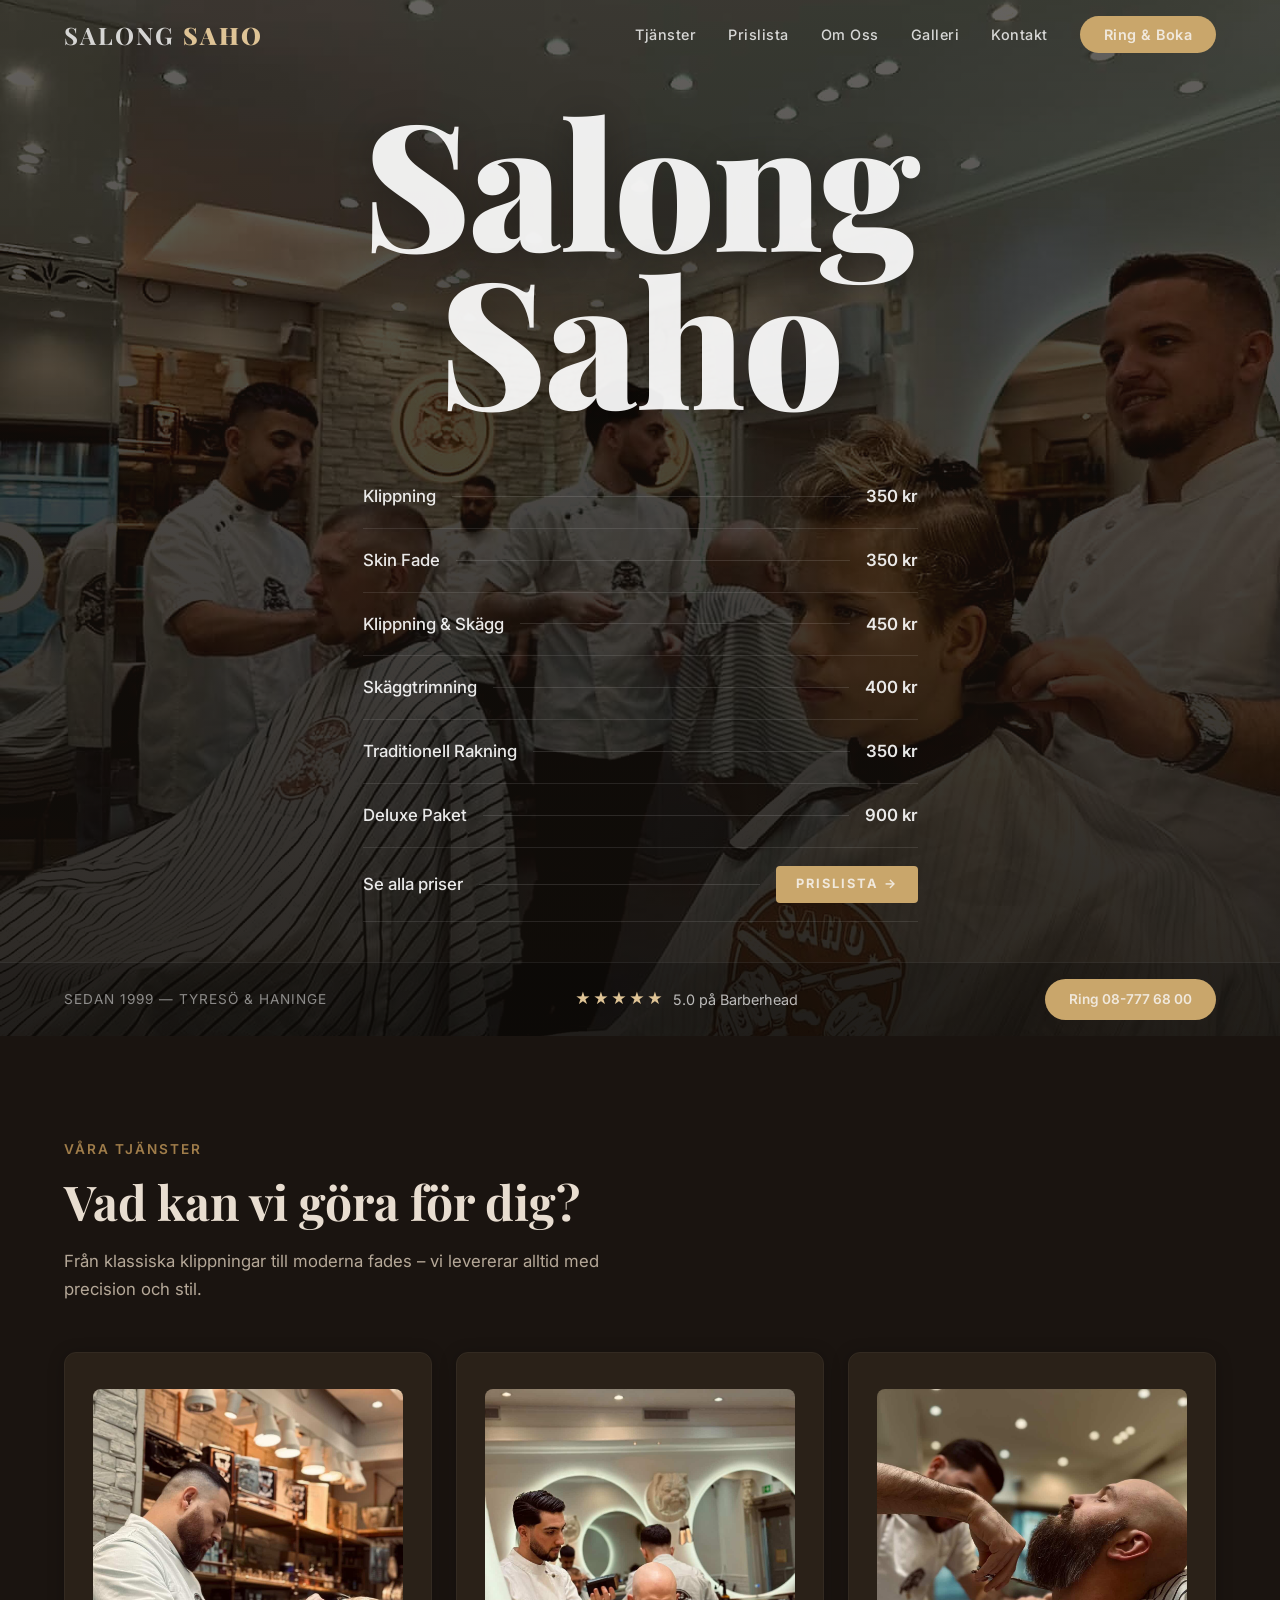
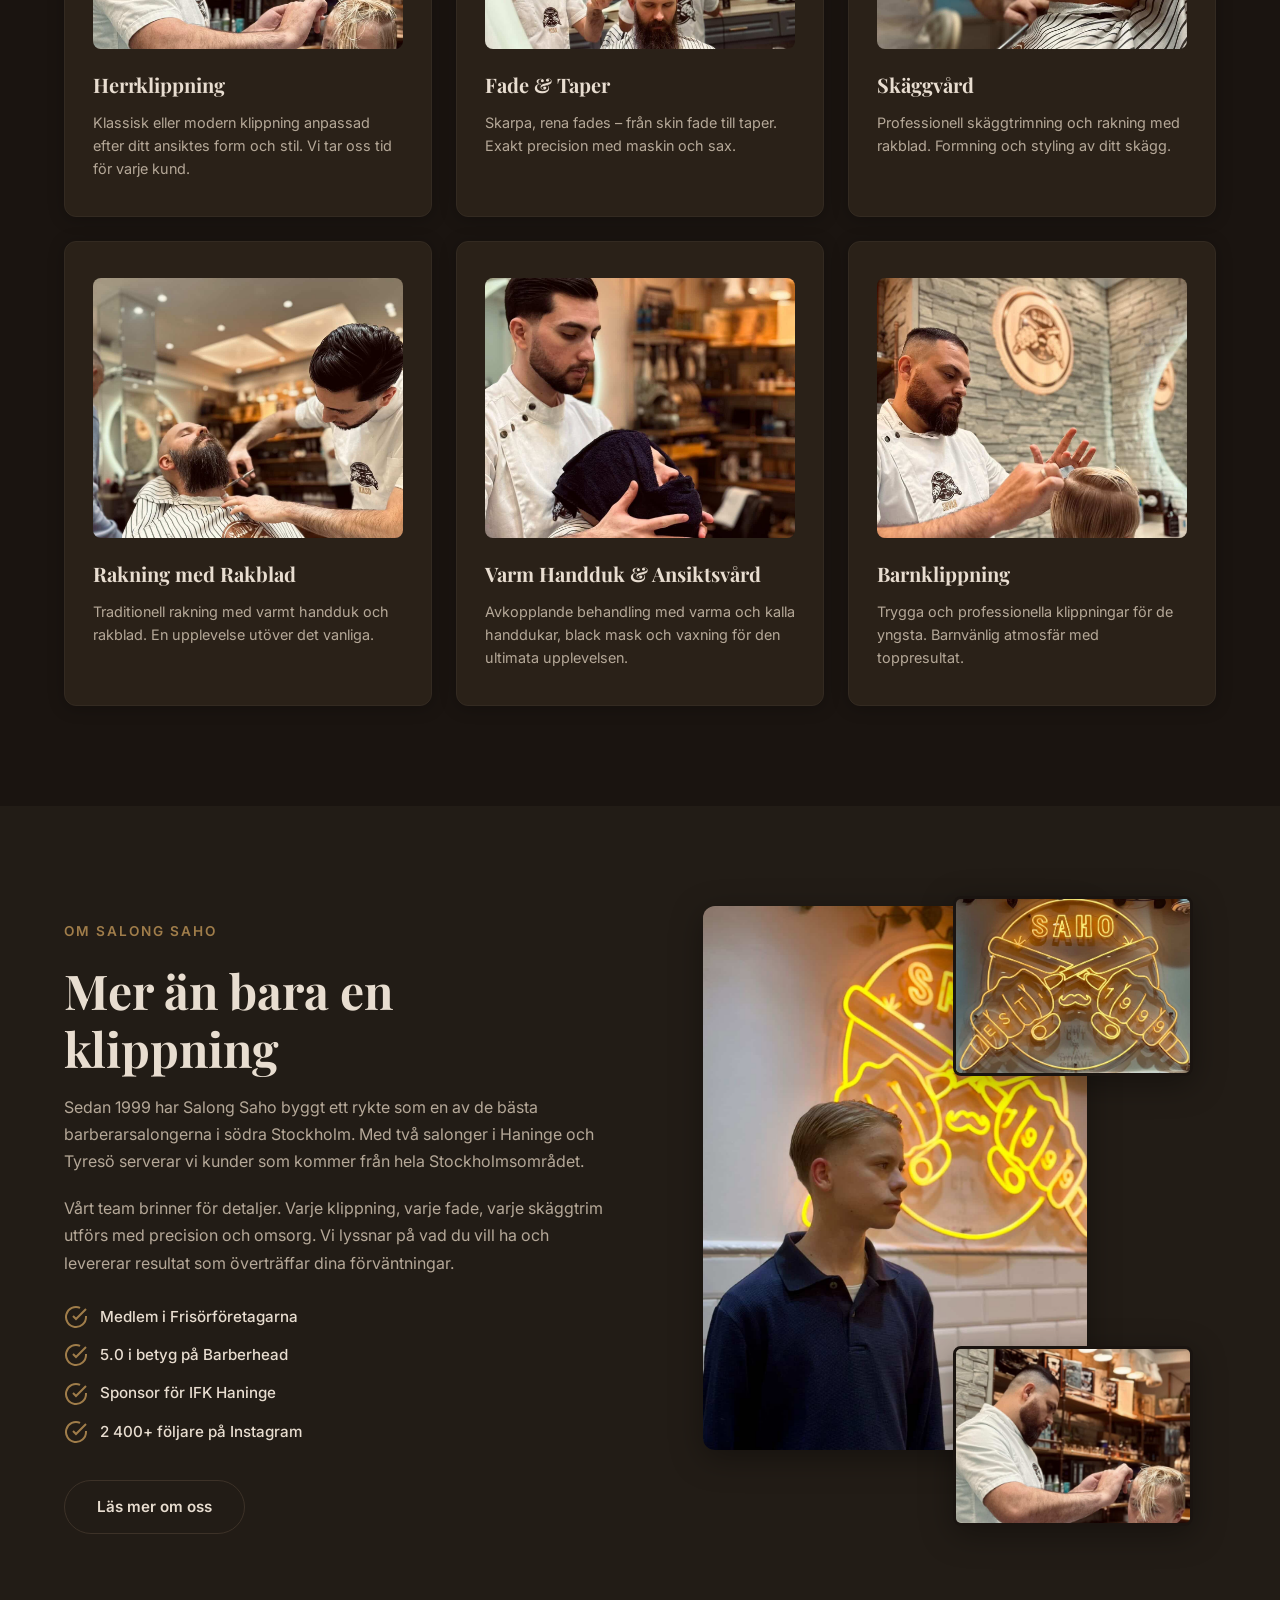
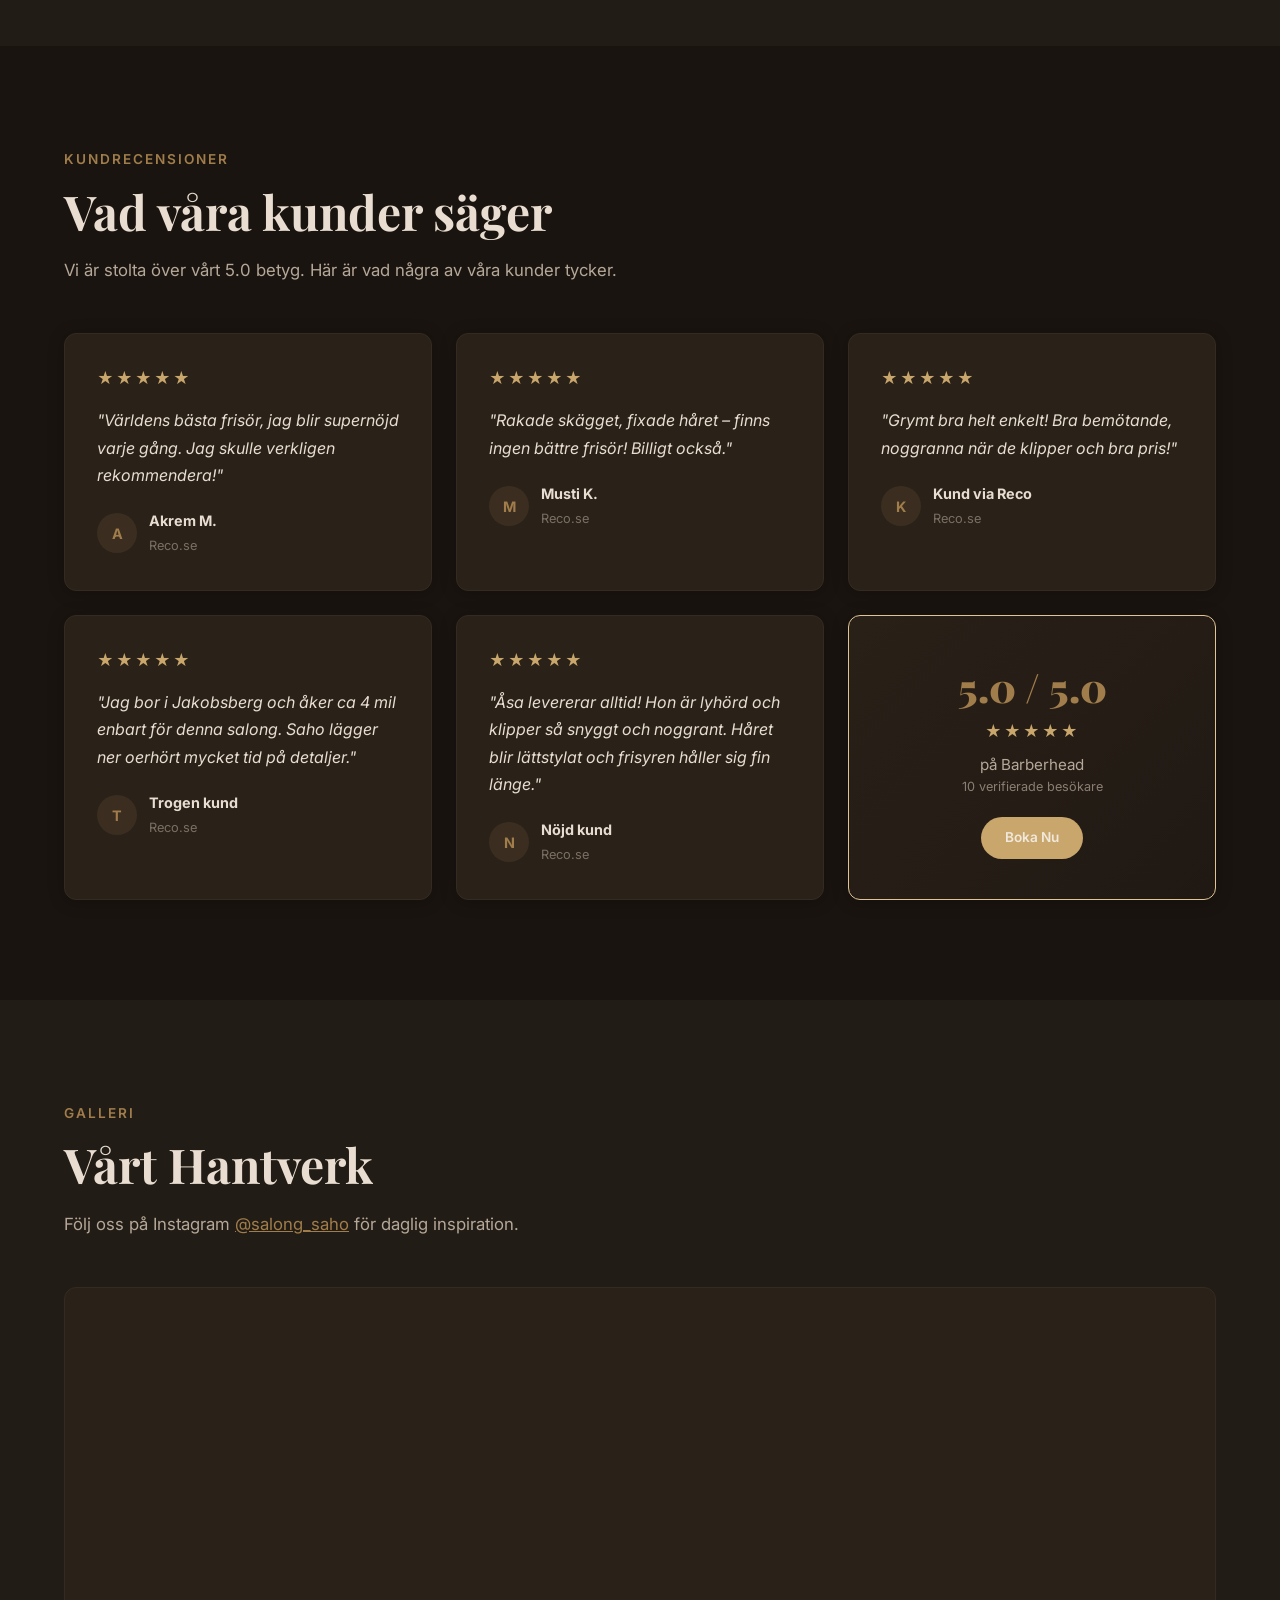
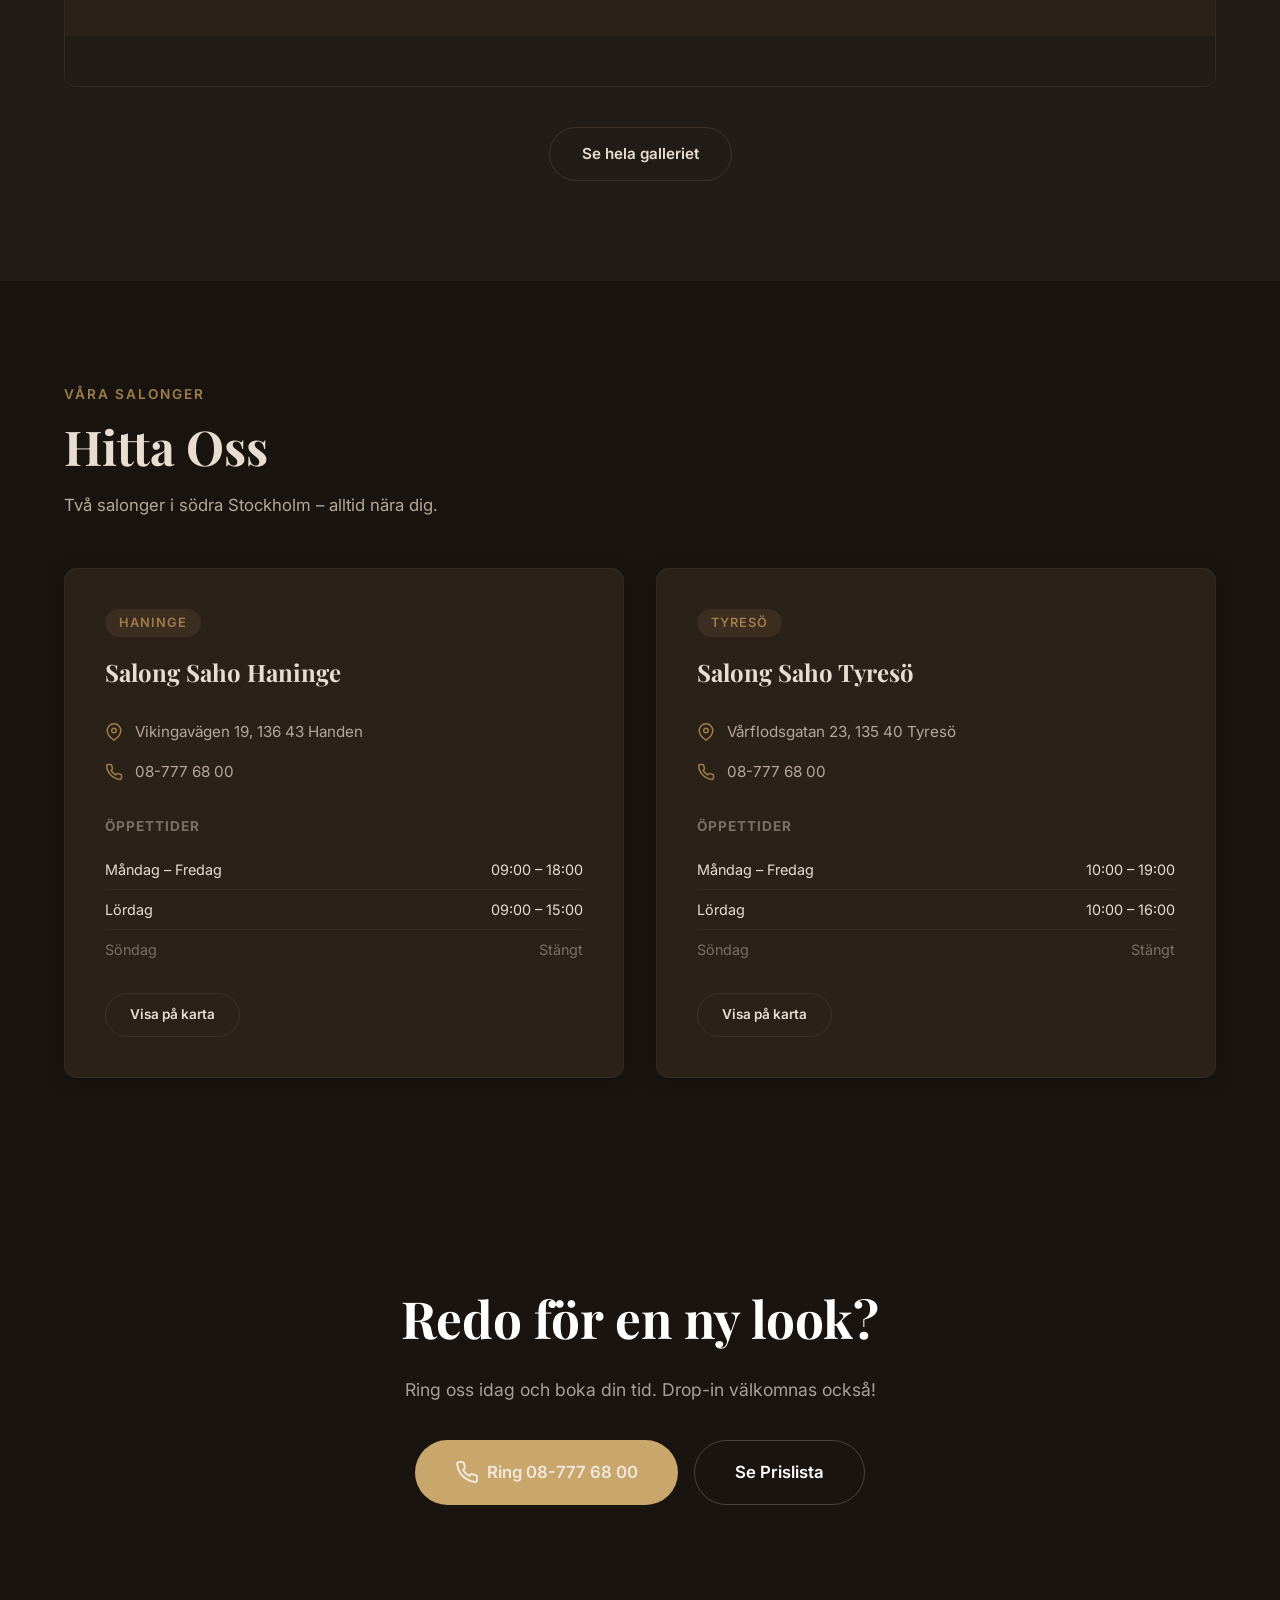
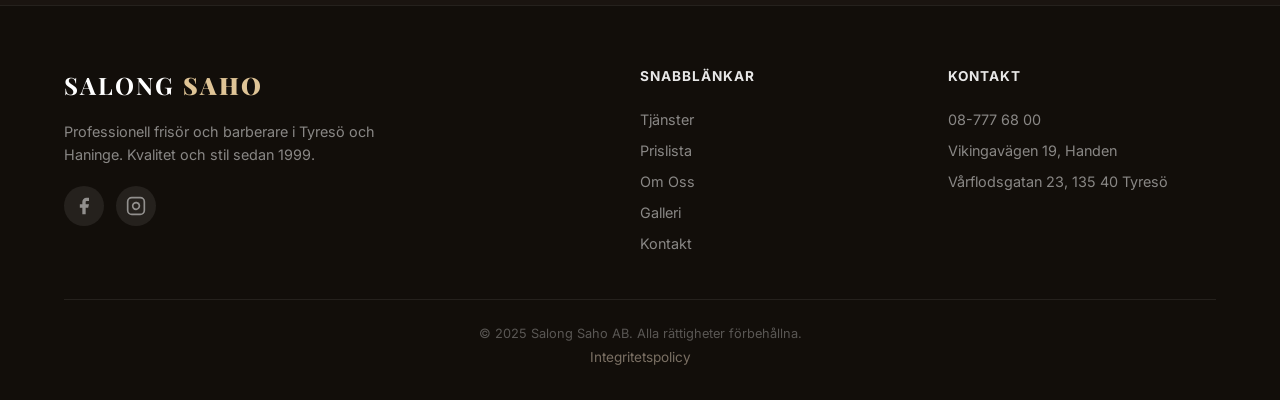
==== commit 0c882e52: "Enable clean URLs - remove .html from all links Add vercel.json with cleanUrls: true so Vercel serve" ====
--- a/index.html
+++ b/index.html
@@ -76,10 +76,10 @@
             </button>
             <ul class="nav-links" id="navLinks">
                 <li><a href="#tjanster">Tjänster</a></li>
-                <li><a href="prislista.html">Prislista</a></li>
-                <li><a href="om-oss.html">Om Oss</a></li>
-                <li><a href="galleri.html">Galleri</a></li>
-                <li><a href="kontakt.html">Kontakt</a></li>
+                <li><a href="/prislista">Prislista</a></li>
+                <li><a href="/om-oss">Om Oss</a></li>
+                <li><a href="/galleri">Galleri</a></li>
+                <li><a href="/kontakt">Kontakt</a></li>
                 <li><a href="tel:+4687776800" class="nav-cta">Ring & Boka</a></li>
             </ul>
         </div>
@@ -130,7 +130,7 @@
                 <div class="hero-service-row">
                     <span class="hero-service-name">Se alla priser</span>
                     <span class="hero-service-line"></span>
-                    <a href="prislista.html" class="hero-book-btn">PRISLISTA &rarr;</a>
+                    <a href="/prislista" class="hero-book-btn">PRISLISTA &rarr;</a>
                 </div>
             </div>
         </div>
@@ -226,7 +226,7 @@
                             <span>2 400+ följare på Instagram</span>
                         </div>
                     </div>
-                    <a href="om-oss.html" class="btn btn-outline">Läs mer om oss</a>
+                    <a href="/om-oss" class="btn btn-outline">Läs mer om oss</a>
                 </div>
                 <div class="about-image">
                     <div class="about-photo-collage">
@@ -314,7 +314,7 @@
                 <div class="elfsight-app-5833ded4-6509-4c9d-b3d4-58c90ea82b96" data-elfsight-app-lazy></div>
             </div>
             <div class="gallery-cta">
-                <a href="galleri.html" class="btn btn-outline">Se hela galleriet</a>
+                <a href="/galleri" class="btn btn-outline">Se hela galleriet</a>
             </div>
         </div>
     </section>
@@ -382,7 +382,7 @@
                     <svg aria-hidden="true" width="24" height="24" viewBox="0 0 24 24" fill="none" stroke="currentColor" stroke-width="2"><path d="M22 16.92v3a2 2 0 0 1-2.18 2 19.79 19.79 0 0 1-8.63-3.07 19.5 19.5 0 0 1-6-6 19.79 19.79 0 0 1-3.07-8.67A2 2 0 0 1 4.11 2h3a2 2 0 0 1 2 1.72c.127.96.361 1.903.7 2.81a2 2 0 0 1-.45 2.11L8.09 9.91a16 16 0 0 0 6 6l1.27-1.27a2 2 0 0 1 2.11-.45c.907.339 1.85.573 2.81.7A2 2 0 0 1 22 16.92z"/></svg>
                     Ring 08-777 68 00
                 </a>
-                <a href="prislista.html" class="btn btn-outline btn-large">Se Prislista</a>
+                <a href="/prislista" class="btn btn-outline btn-large">Se Prislista</a>
             </div>
         </div>
     </section>
@@ -409,10 +409,10 @@
                 <div class="footer-links">
                     <h4>Snabblänkar</h4>
                     <a href="#tjanster">Tjänster</a>
-                    <a href="prislista.html">Prislista</a>
-                    <a href="om-oss.html">Om Oss</a>
-                    <a href="galleri.html">Galleri</a>
-                    <a href="kontakt.html">Kontakt</a>
+                    <a href="/prislista">Prislista</a>
+                    <a href="/om-oss">Om Oss</a>
+                    <a href="/galleri">Galleri</a>
+                    <a href="/kontakt">Kontakt</a>
                 </div>
                 <div class="footer-contact">
                     <h4>Kontakt</h4>
@@ -423,7 +423,7 @@
             </div>
             <div class="footer-bottom">
                 <p>&copy; 2025 Salong Saho AB. Alla rättigheter förbehållna.</p>
-                <a href="integritetspolicy.html" style="color: var(--text-muted); font-size: 0.85rem;">Integritetspolicy</a>
+                <a href="/integritetspolicy" style="color: var(--text-muted); font-size: 0.85rem;">Integritetspolicy</a>
             </div>
         </div>
     </footer>
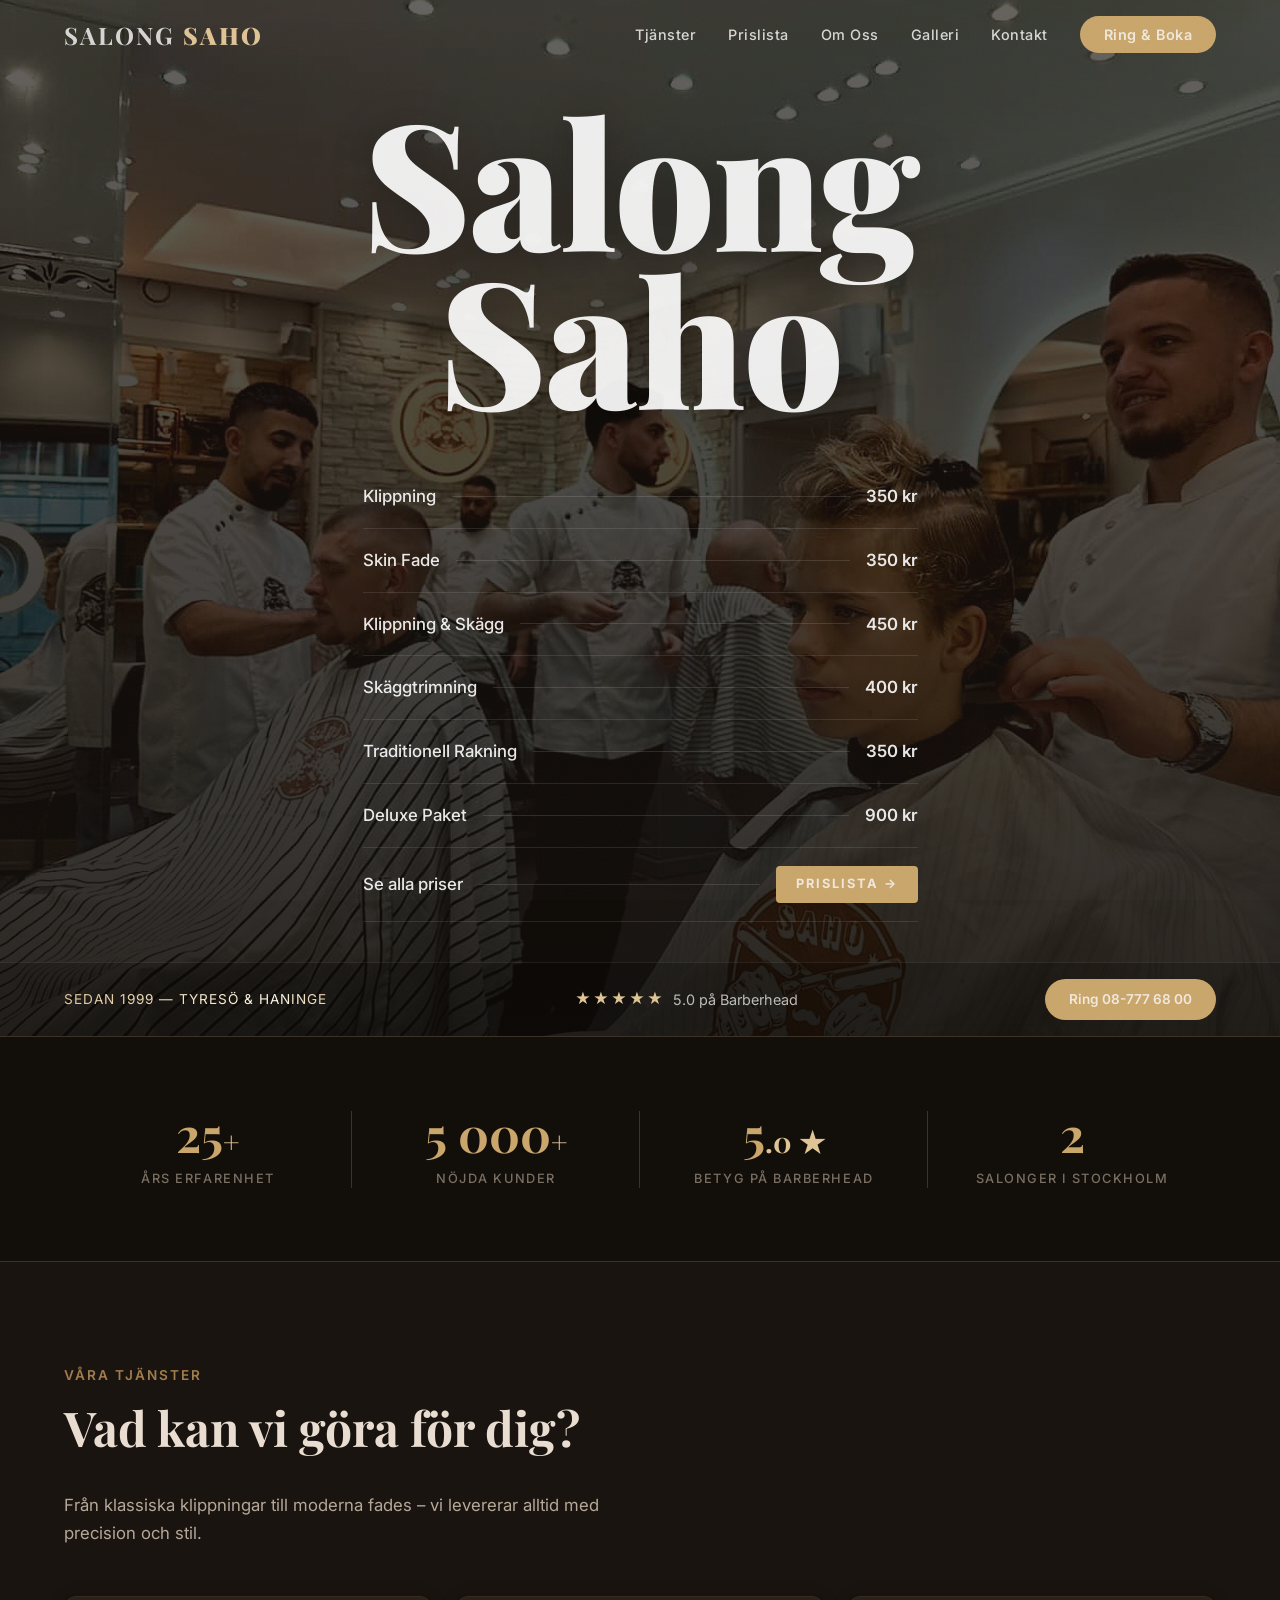
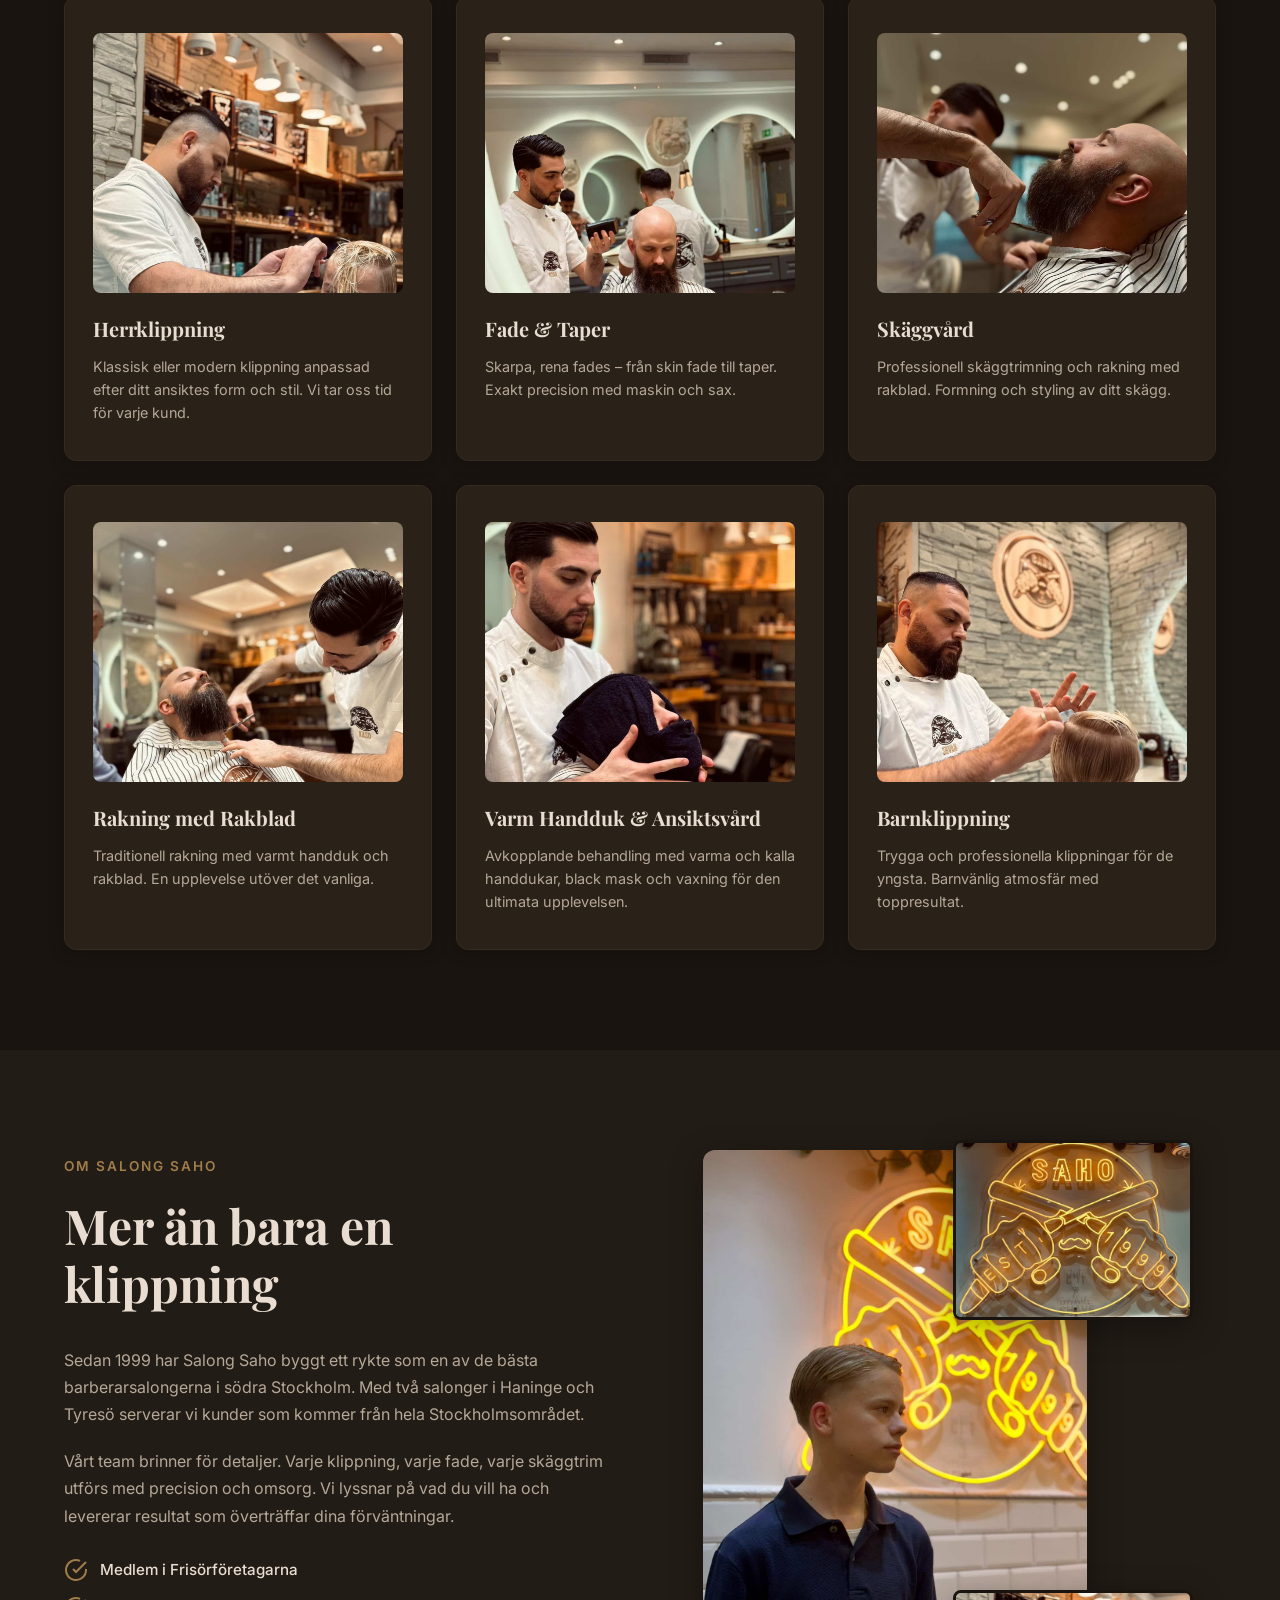
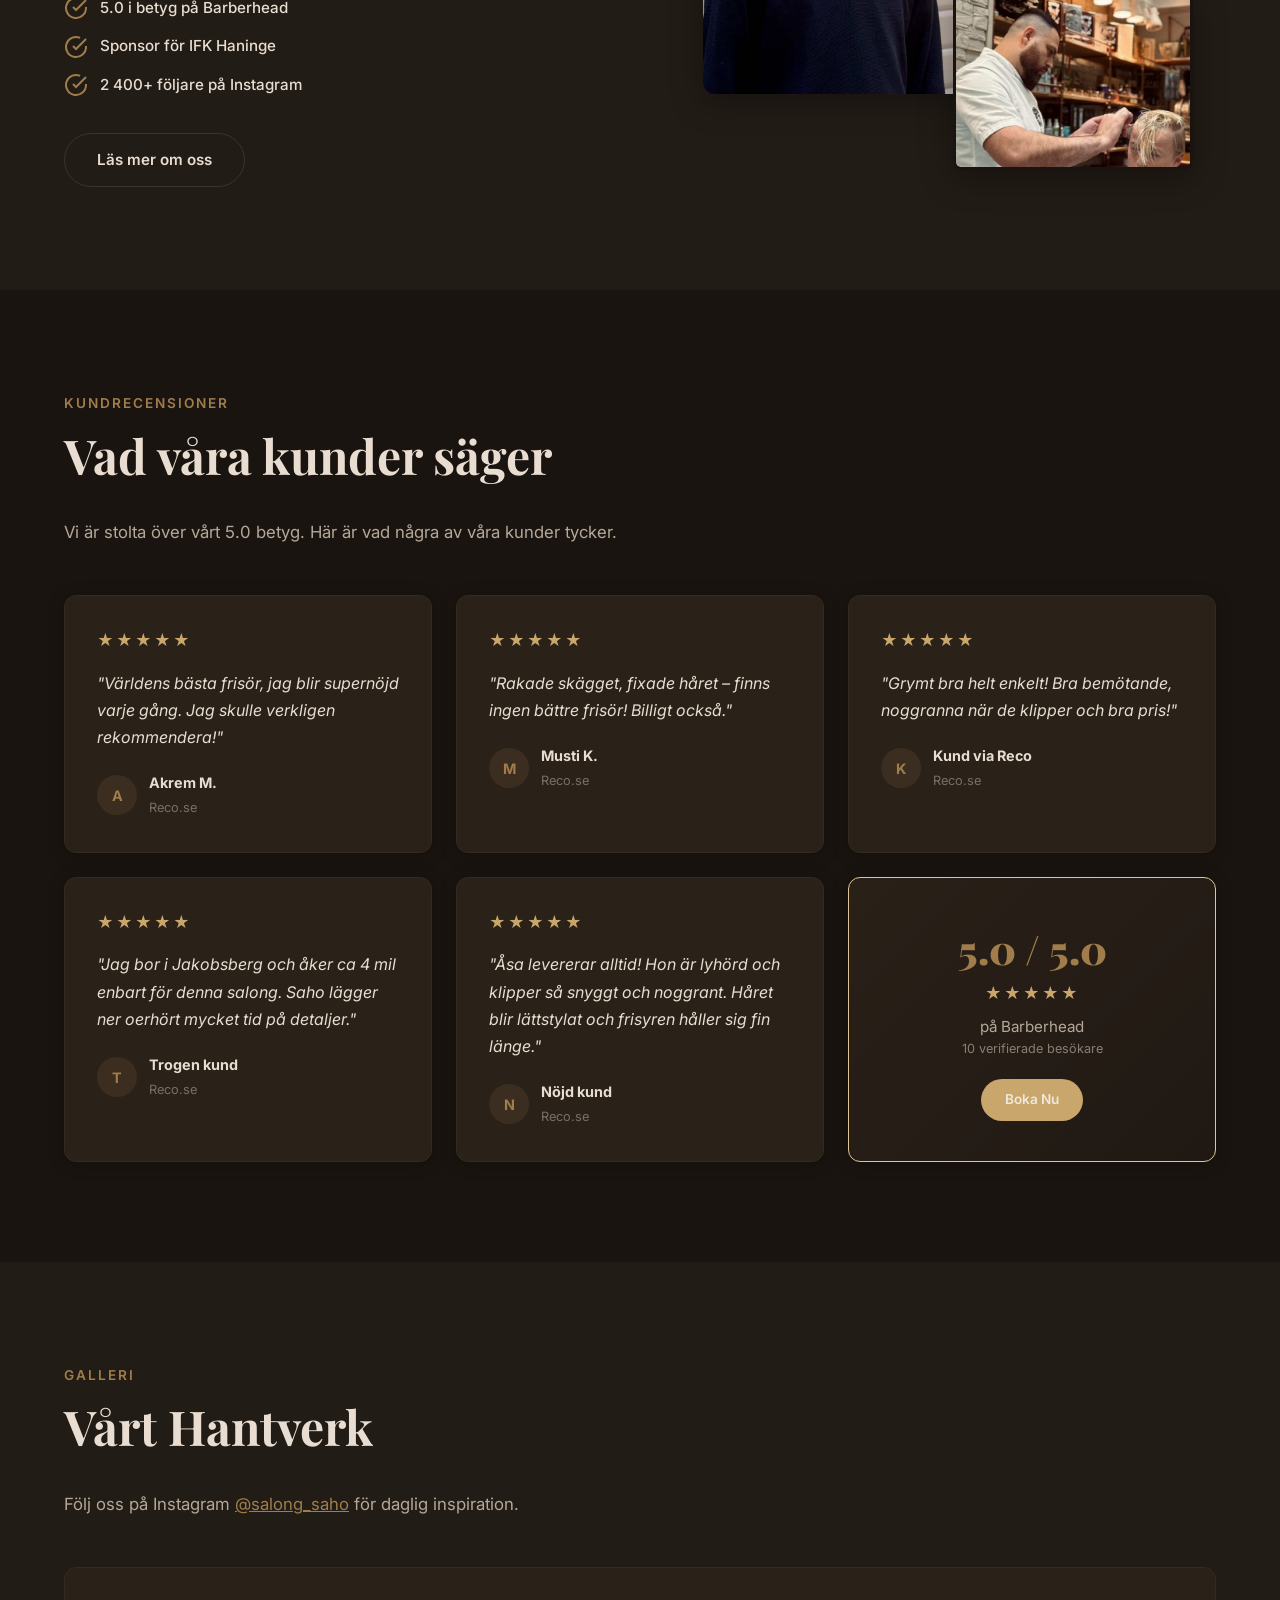
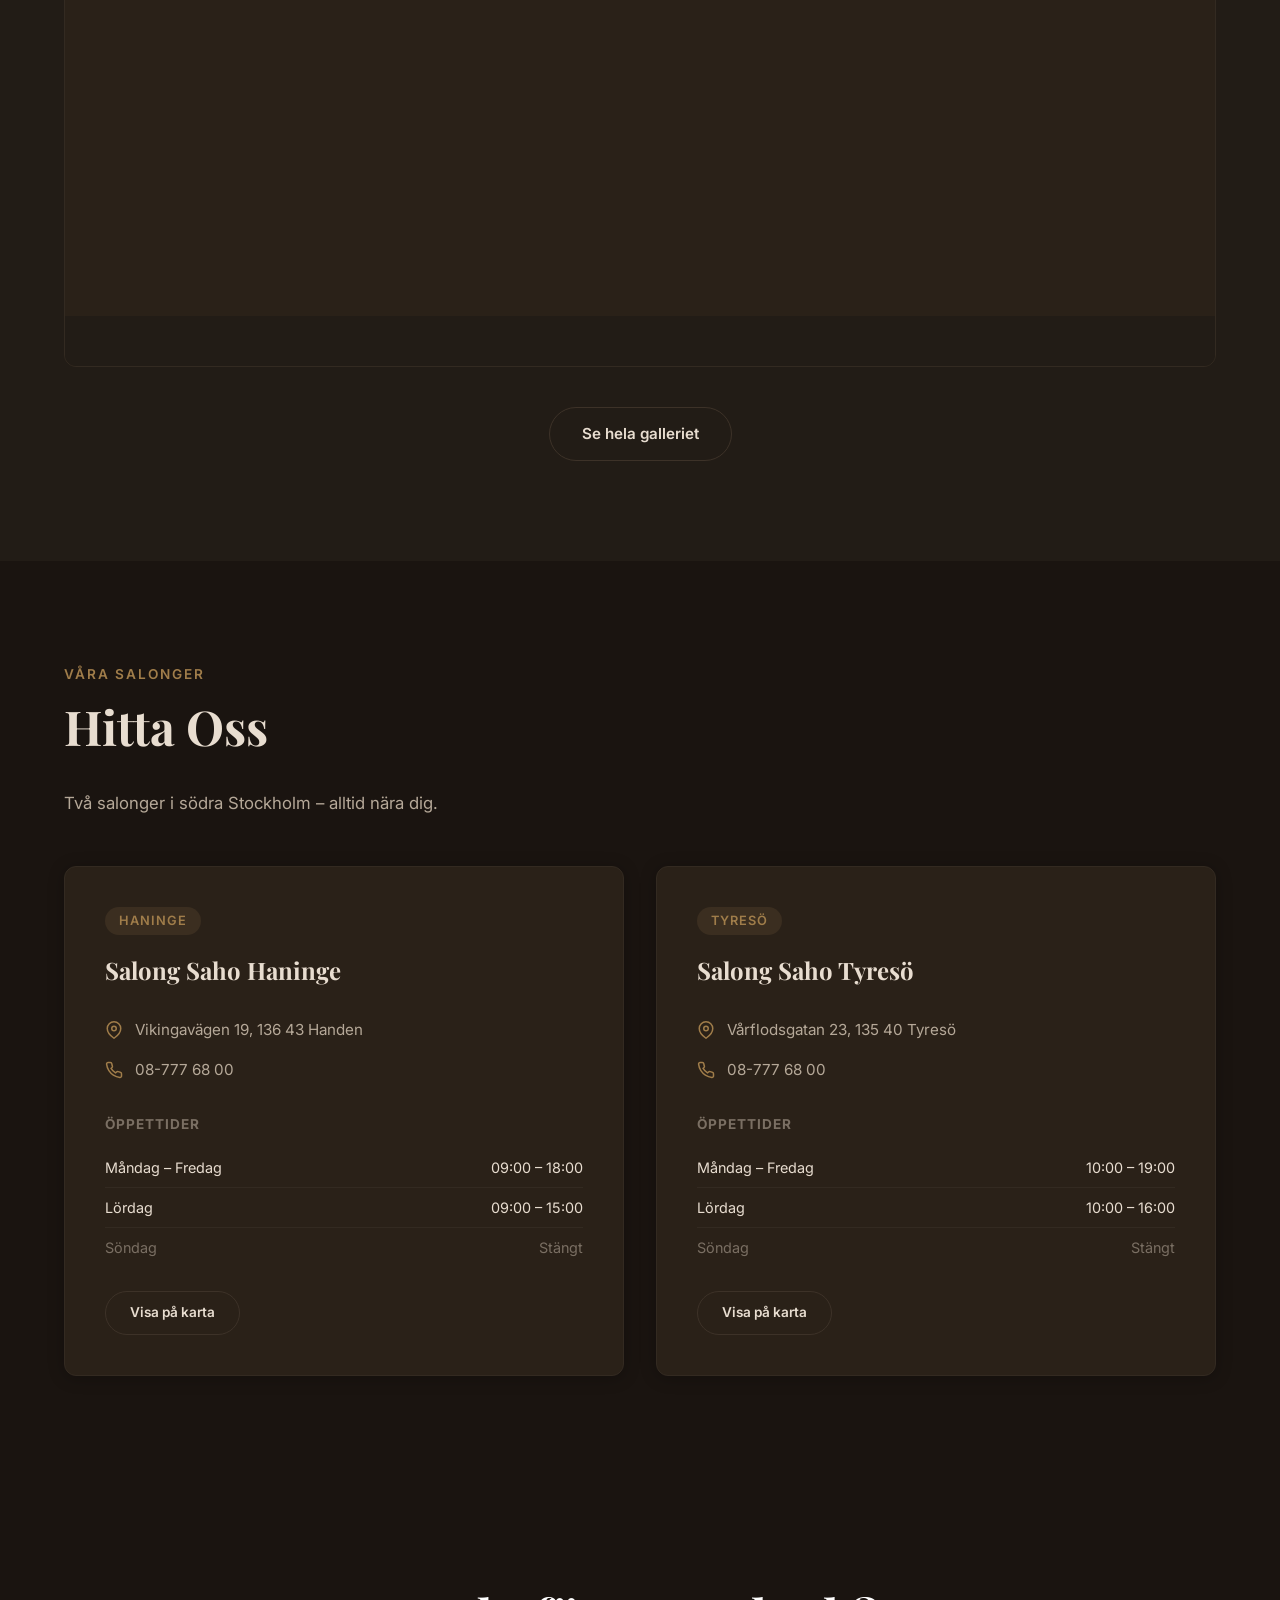
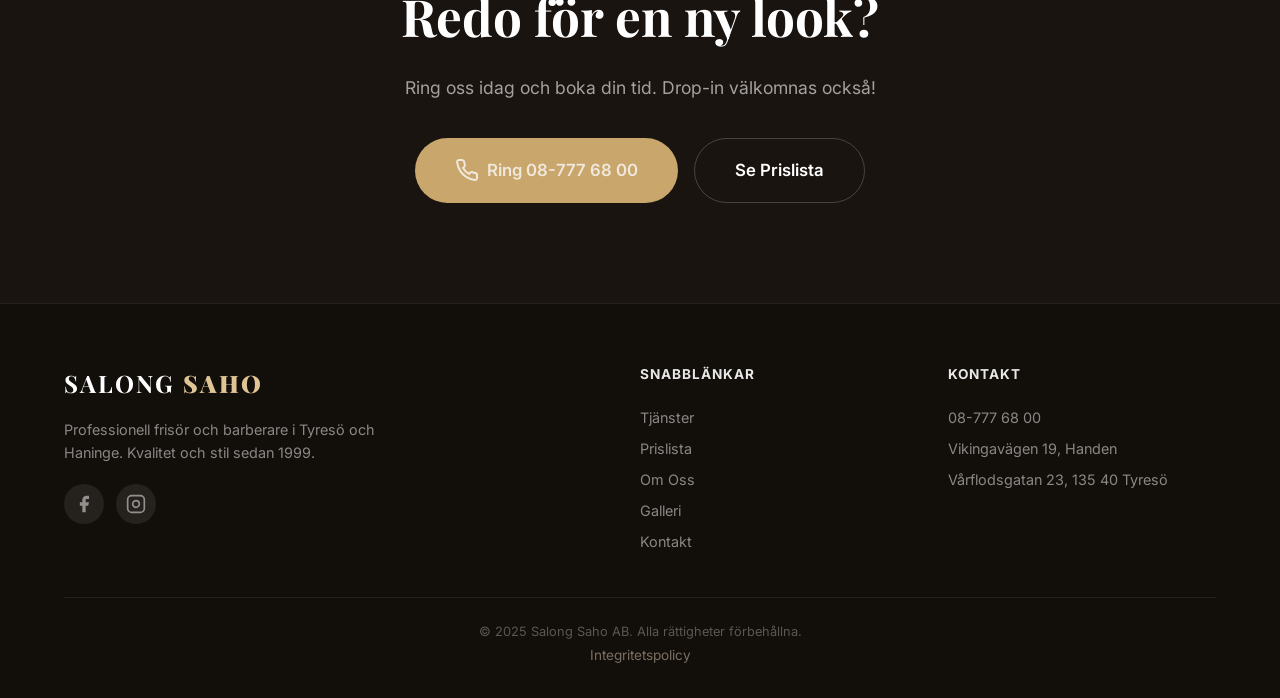
==== commit 33c2c36d: "Premium design upgrades: grain, shimmer, stats, hover effects 1. Add grain/noise texture overlay (bo" ====
--- a/index.html
+++ b/index.html
@@ -146,6 +146,30 @@
         </div>
     </header>
 
+    <!-- Stats Section -->
+    <section class="stats-section">
+        <div class="container">
+            <div class="stats-grid">
+                <div class="stat-item">
+                    <span class="stat-number" data-target="25">0</span><span class="stat-suffix">+</span>
+                    <span class="stat-label">Års erfarenhet</span>
+                </div>
+                <div class="stat-item">
+                    <span class="stat-number" data-target="5000">0</span><span class="stat-suffix">+</span>
+                    <span class="stat-label">Nöjda kunder</span>
+                </div>
+                <div class="stat-item">
+                    <span class="stat-number" data-target="5">0</span><span class="stat-suffix">.0 ★</span>
+                    <span class="stat-label">Betyg på Barberhead</span>
+                </div>
+                <div class="stat-item">
+                    <span class="stat-number" data-target="2">0</span><span class="stat-suffix"></span>
+                    <span class="stat-label">Salonger i Stockholm</span>
+                </div>
+            </div>
+        </div>
+    </section>
+
     <!-- Services Section -->
     <section class="section" id="tjanster">
         <div class="container">
@@ -430,5 +454,6 @@
 
     <script src="https://static.elfsight.com/platform/platform.js" async></script>
     <script src="script.js"></script>
+    <a href="tel:+4687776800" class="mobile-cta-btn" aria-label="Ring och boka tid"><svg aria-hidden="true" width="18" height="18" viewBox="0 0 24 24" fill="none" stroke="currentColor" stroke-width="2"><path d="M22 16.92v3a2 2 0 0 1-2.18 2 19.79 19.79 0 0 1-8.63-3.07 19.5 19.5 0 0 1-6-6 19.79 19.79 0 0 1-3.07-8.67A2 2 0 0 1 4.11 2h3a2 2 0 0 1 2 1.72c.127.96.361 1.903.7 2.81a2 2 0 0 1-.45 2.11L8.09 9.91a16 16 0 0 0 6 6l1.27-1.27a2 2 0 0 1 2.11-.45c.907.339 1.85.573 2.81.7A2 2 0 0 1 22 16.92z"/></svg> Boka tid</a>
 </body>
 </html>
--- a/style.css
+++ b/style.css
@@ -1529,3 +1529,190 @@
 .policy-content a {
     color: var(--primary);
 }
+
+/* ========== PREMIUM UPGRADES ========== */
+
+/* Custom scrollbar */
+::-webkit-scrollbar { width: 6px; }
+::-webkit-scrollbar-track { background: var(--bg-dark); }
+::-webkit-scrollbar-thumb { background: var(--primary-dark); border-radius: 3px; }
+::-webkit-scrollbar-thumb:hover { background: var(--primary); }
+
+/* Grain / noise texture overlay */
+body::before {
+    content: '';
+    position: fixed;
+    inset: 0;
+    background-image: url("data:image/svg+xml,%3Csvg xmlns='http://www.w3.org/2000/svg' width='300' height='300'%3E%3Cfilter id='noise'%3E%3CfeTurbulence type='fractalNoise' baseFrequency='0.75' numOctaves='4' stitchTiles='stitch'/%3E%3C/filter%3E%3Crect width='300' height='300' filter='url(%23noise)' opacity='1'/%3E%3C/svg%3E");
+    opacity: 0.035;
+    pointer-events: none;
+    z-index: 9999;
+}
+
+/* Shimmer animation on hero tagline */
+@keyframes shimmer {
+    0%   { background-position: -200% center; }
+    100% { background-position: 200% center; }
+}
+.hero-tagline {
+    background: linear-gradient(90deg, var(--primary-light) 0%, #fff8e8 40%, var(--primary) 60%, var(--primary-light) 100%);
+    background-size: 200% auto;
+    -webkit-background-clip: text;
+    -webkit-text-fill-color: transparent;
+    background-clip: text;
+    animation: shimmer 5s linear infinite;
+    color: var(--primary); /* fallback */
+}
+
+/* Animated gold underline on section titles */
+.section-title {
+    display: block;
+}
+.section-title::after {
+    content: '';
+    display: block;
+    margin: 16px auto 0;
+    height: 2px;
+    width: 0;
+    background: linear-gradient(90deg, transparent, var(--primary), transparent);
+    transition: width 0.8s ease 0.3s;
+}
+.section-title.visible::after {
+    width: 80px;
+}
+
+/* Service card — gold top-bar on hover */
+.service-card {
+    position: relative;
+    overflow: hidden;
+}
+.service-card::before {
+    content: '';
+    position: absolute;
+    top: 0;
+    left: -100%;
+    right: 100%;
+    height: 3px;
+    background: linear-gradient(90deg, var(--primary-dark), var(--primary-light), var(--primary-dark));
+    transition: left 0.45s ease, right 0.45s ease;
+    z-index: 2;
+}
+.service-card:hover::before {
+    left: 0;
+    right: 0;
+}
+
+/* Service card — image overlay on hover */
+.service-img {
+    position: relative;
+    overflow: hidden;
+}
+.service-img::after {
+    content: '';
+    position: absolute;
+    inset: 0;
+    background: linear-gradient(to top, rgba(12, 9, 6, 0.55) 0%, transparent 65%);
+    opacity: 0;
+    transition: opacity 0.4s ease;
+}
+.service-card:hover .service-img::after {
+    opacity: 1;
+}
+
+/* Stats section */
+.stats-section {
+    background: var(--bg-dark);
+    border-top: 1px solid var(--border);
+    border-bottom: 1px solid var(--border);
+    padding: 48px 0;
+}
+
+.stats-grid {
+    display: grid;
+    grid-template-columns: repeat(4, 1fr);
+    gap: 0;
+}
+
+.stat-item {
+    text-align: center;
+    padding: 24px 16px;
+    position: relative;
+}
+
+.stat-item:not(:last-child)::after {
+    content: '';
+    position: absolute;
+    right: 0;
+    top: 20%;
+    height: 60%;
+    width: 1px;
+    background: var(--border);
+}
+
+.stat-number {
+    font-family: 'Playfair Display', serif;
+    font-size: clamp(2rem, 4vw, 3rem);
+    font-weight: 700;
+    color: var(--primary);
+    line-height: 1;
+    display: inline;
+}
+
+.stat-suffix {
+    font-family: 'Playfair Display', serif;
+    font-size: clamp(1.2rem, 2.5vw, 1.8rem);
+    font-weight: 700;
+    color: var(--primary-light);
+    line-height: 1;
+}
+
+.stat-label {
+    display: block;
+    font-size: 0.8rem;
+    text-transform: uppercase;
+    letter-spacing: 0.12em;
+    color: var(--text-muted);
+    margin-top: 8px;
+    font-weight: 500;
+}
+
+@media (max-width: 640px) {
+    .stats-grid {
+        grid-template-columns: repeat(2, 1fr);
+    }
+    .stat-item:nth-child(2)::after {
+        display: none;
+    }
+    .stat-item:nth-child(odd):not(:last-child)::after {
+        display: block;
+    }
+}
+
+/* Mobile floating CTA button */
+.mobile-cta-btn {
+    display: none;
+    position: fixed;
+    bottom: 24px;
+    right: 20px;
+    background: var(--primary);
+    color: var(--bg-dark);
+    padding: 14px 22px;
+    border-radius: 50px;
+    font-weight: 700;
+    font-size: 0.9rem;
+    letter-spacing: 0.02em;
+    box-shadow: 0 4px 24px rgba(201, 166, 107, 0.45), 0 2px 8px rgba(0,0,0,0.4);
+    z-index: 998;
+    gap: 8px;
+    align-items: center;
+    text-decoration: none;
+    transition: transform 0.2s ease, box-shadow 0.2s ease, background 0.2s ease;
+}
+.mobile-cta-btn:hover {
+    background: var(--primary-light);
+    transform: translateY(-2px);
+    box-shadow: 0 6px 32px rgba(201, 166, 107, 0.55), 0 2px 8px rgba(0,0,0,0.4);
+}
+@media (max-width: 768px) {
+    .mobile-cta-btn { display: flex; }
+}
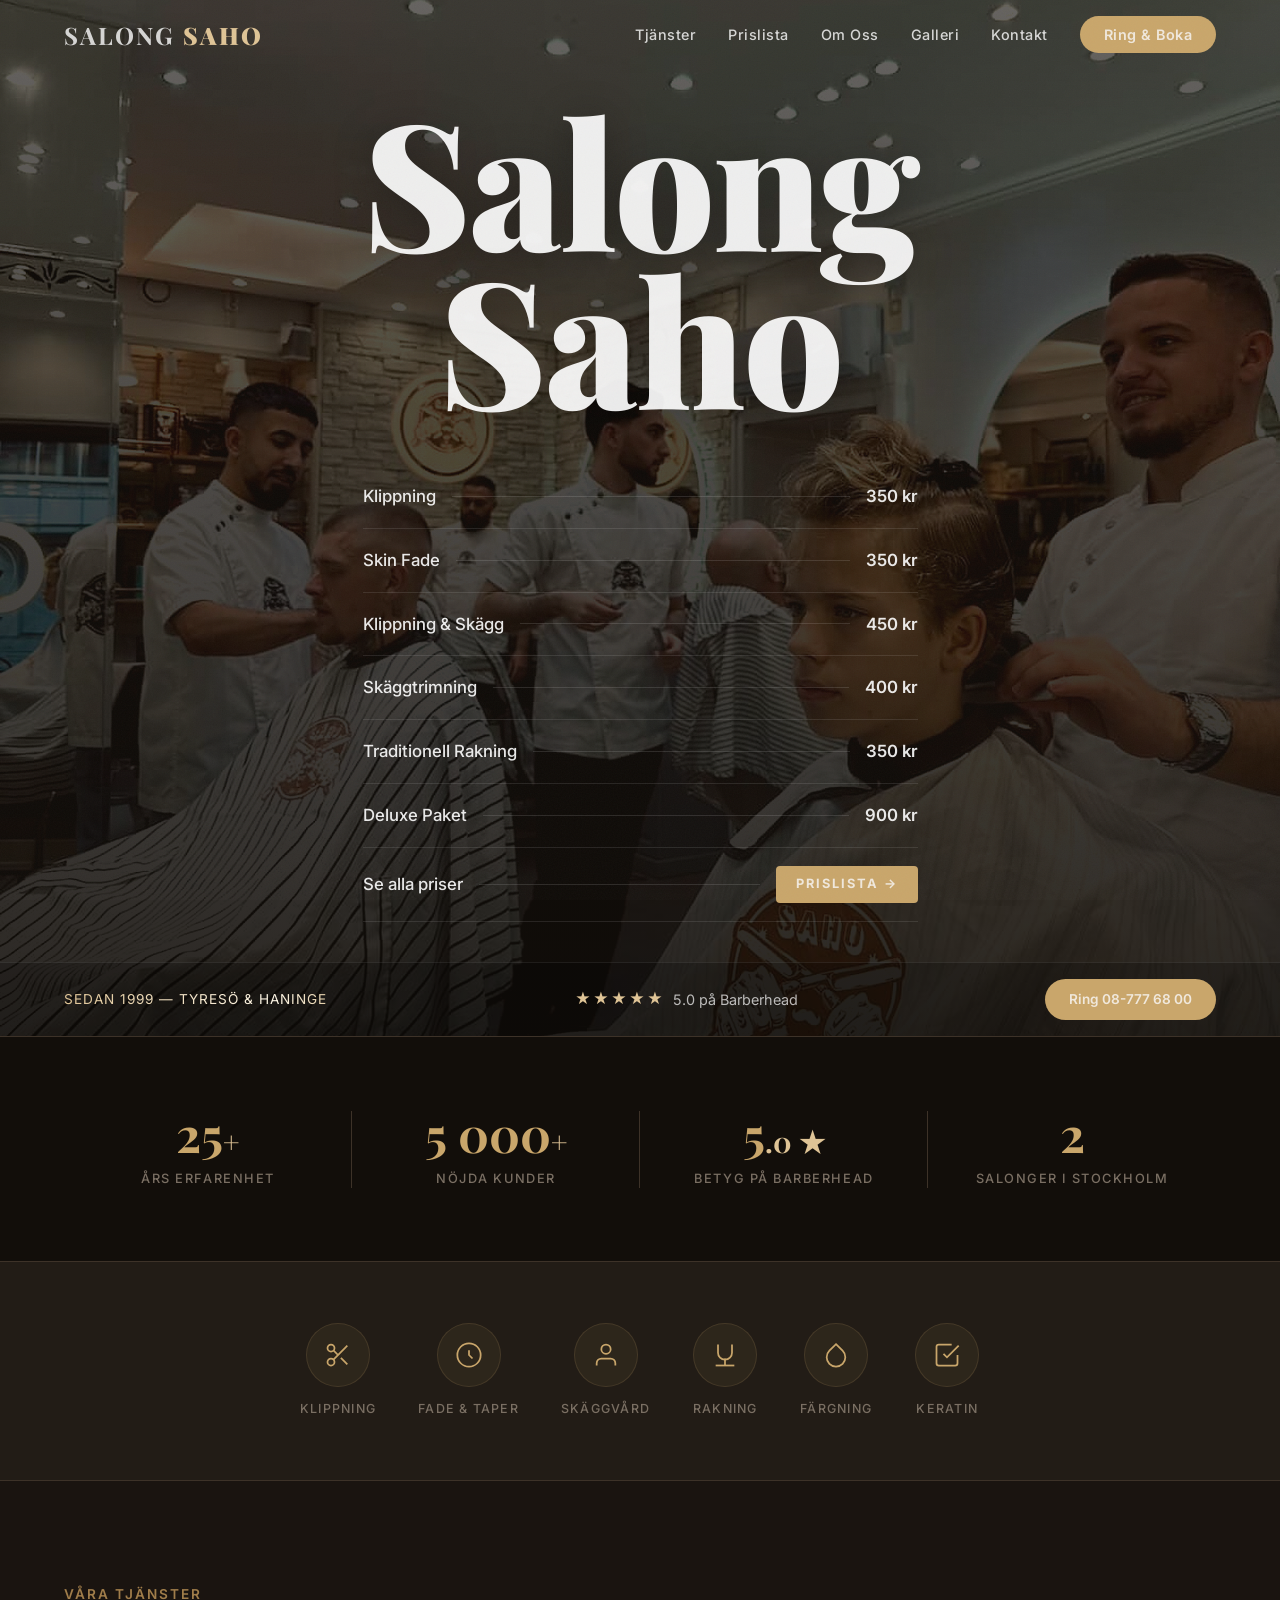
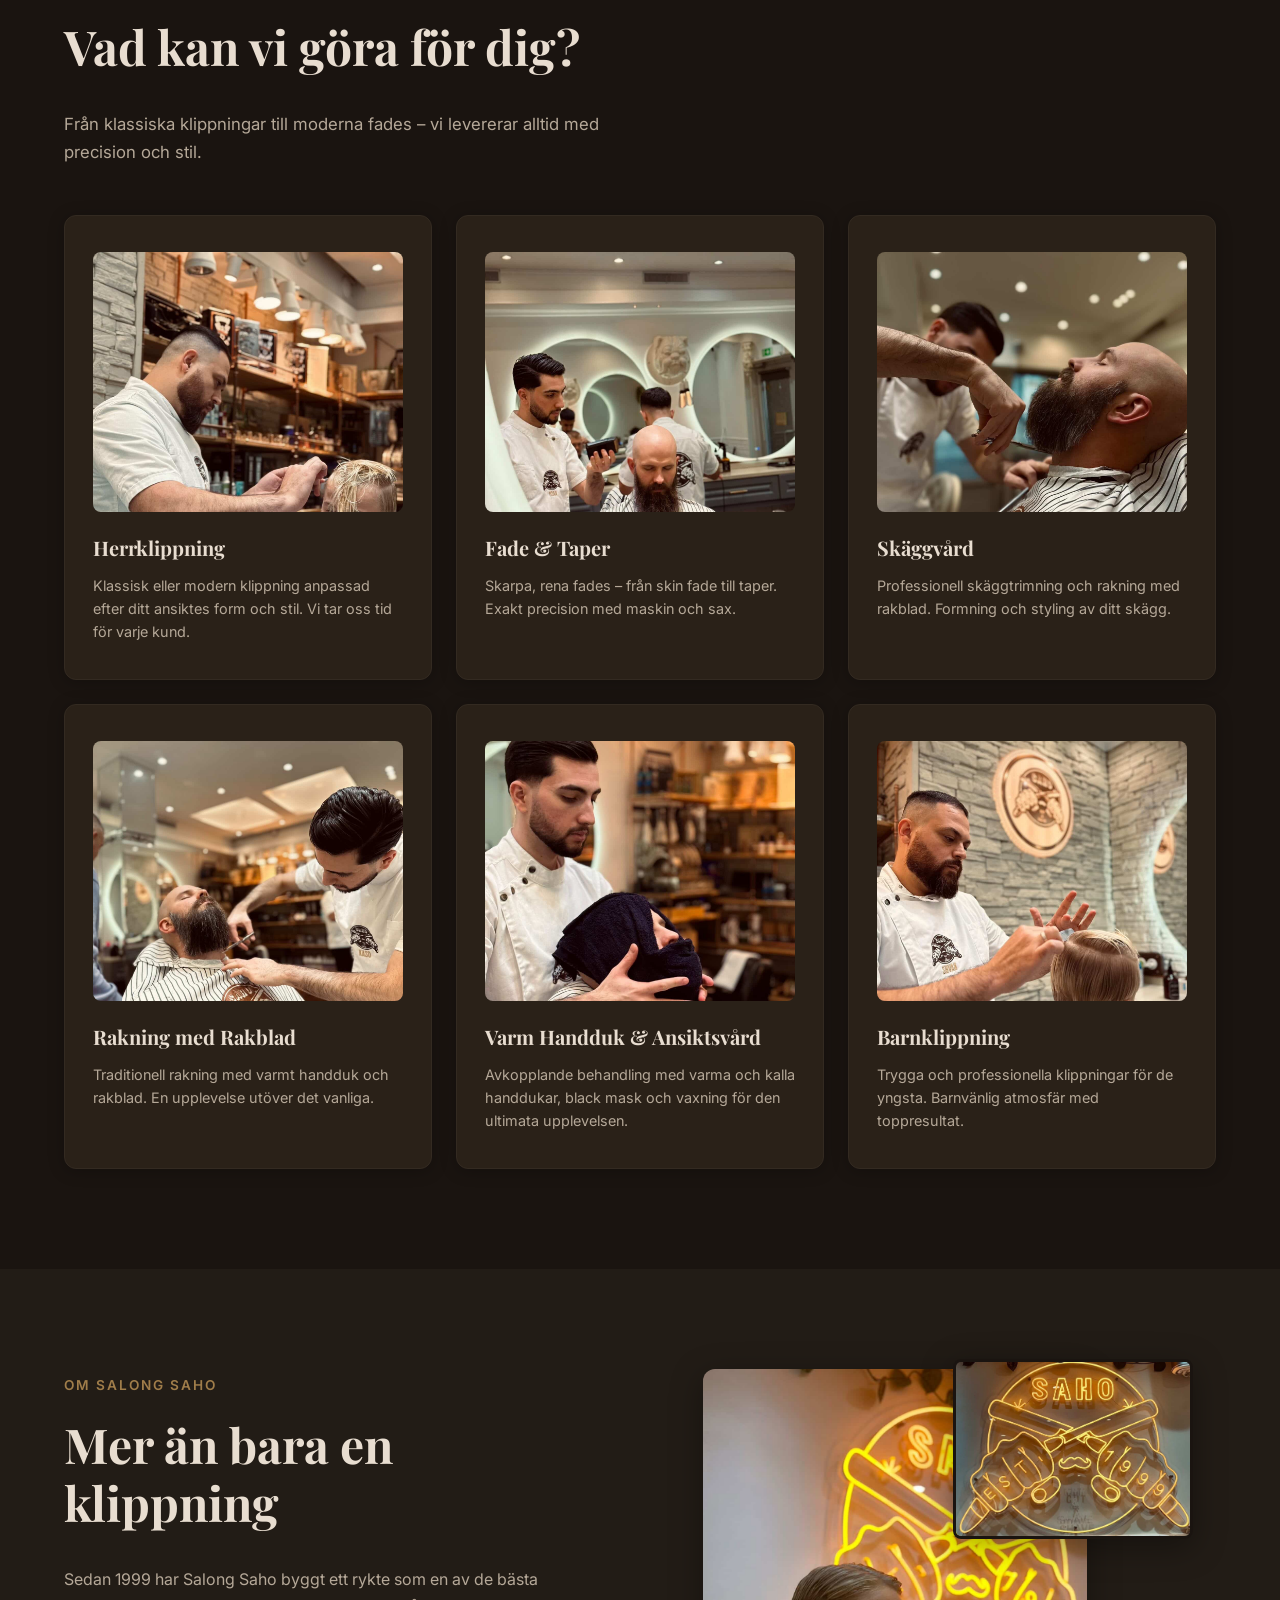
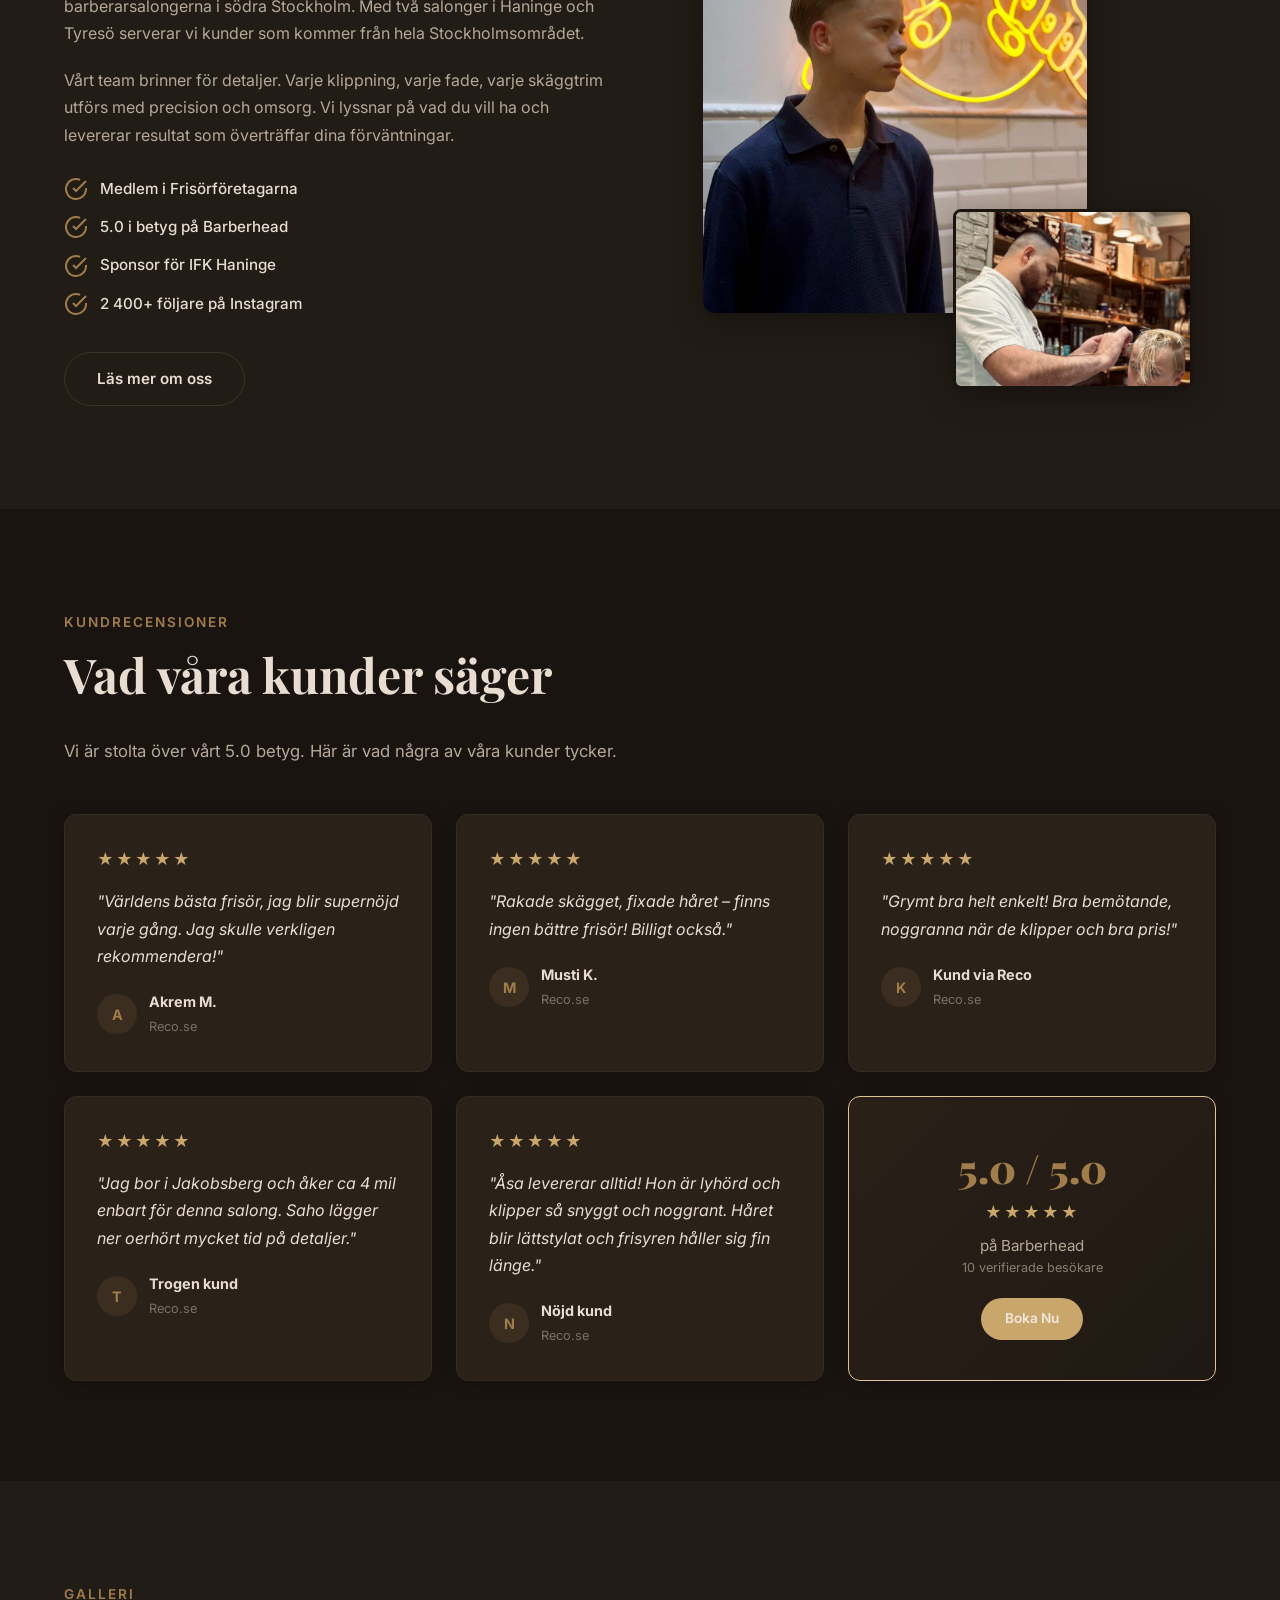
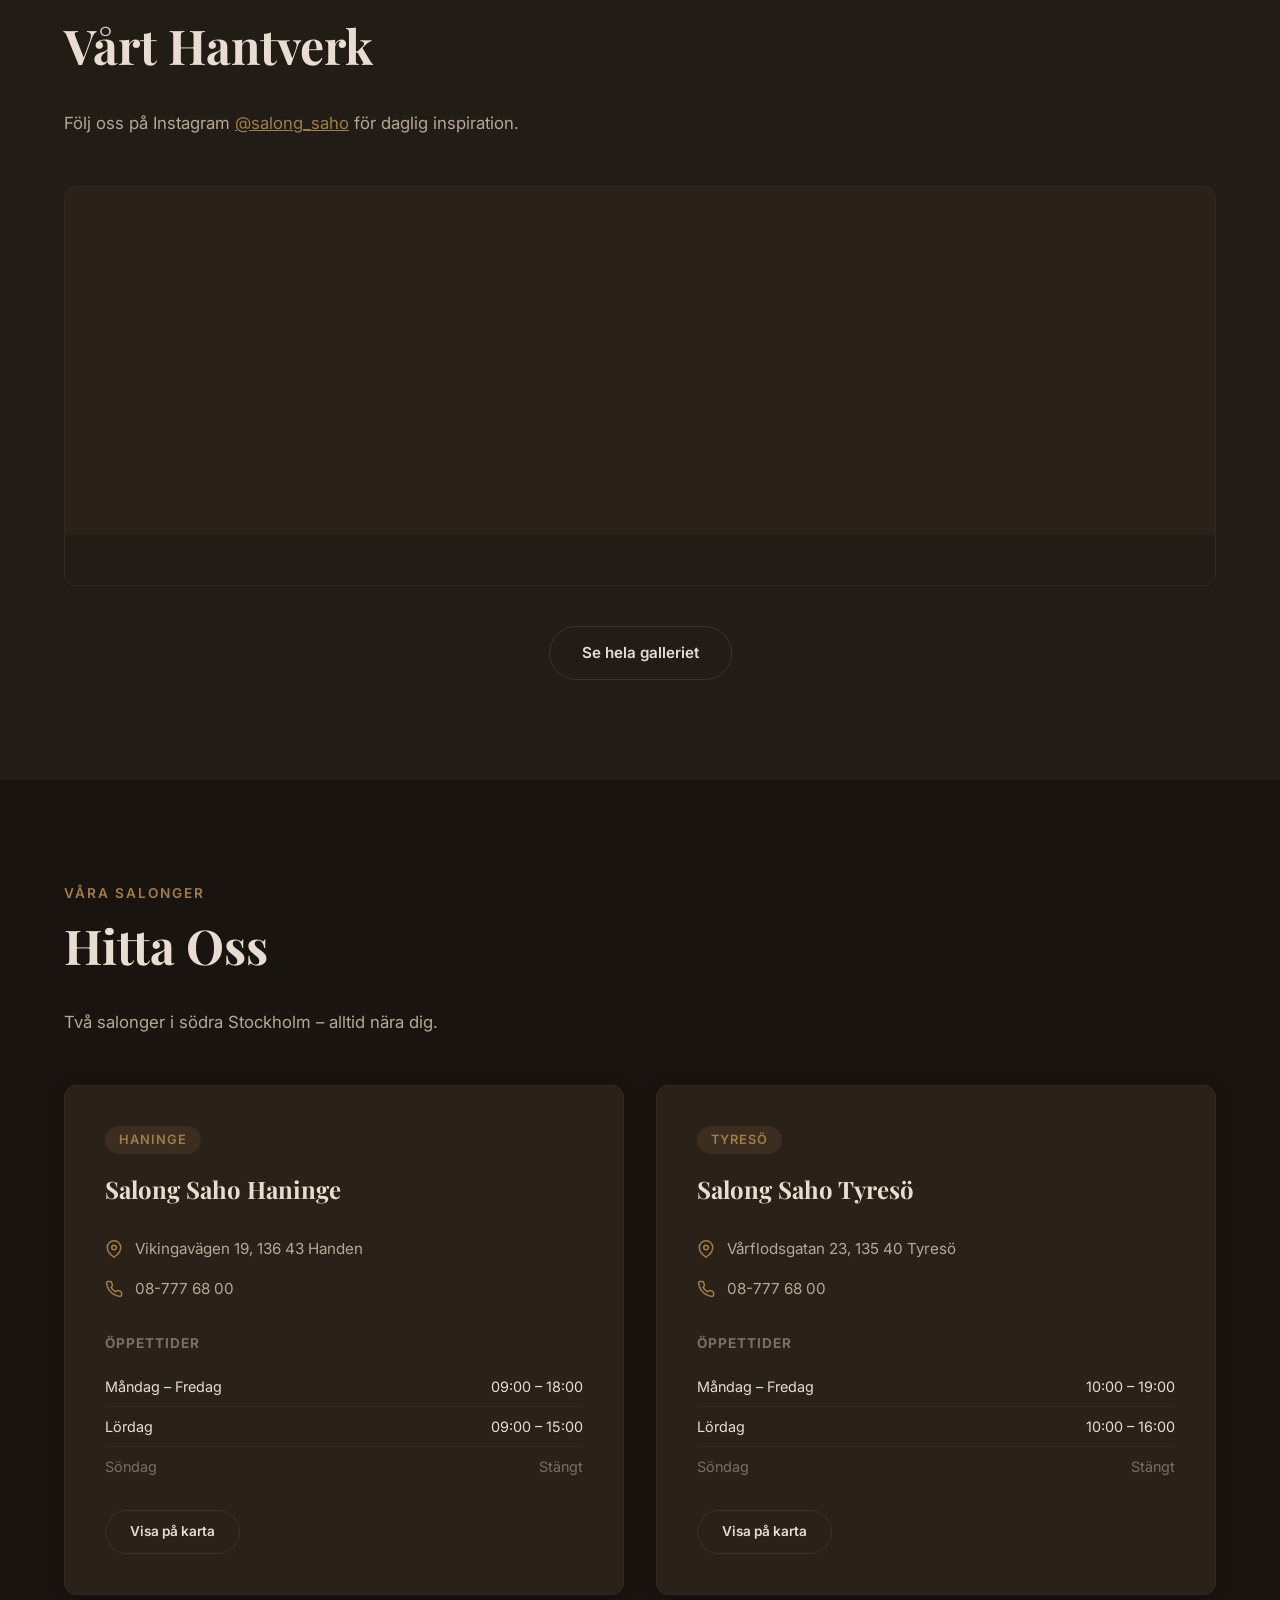
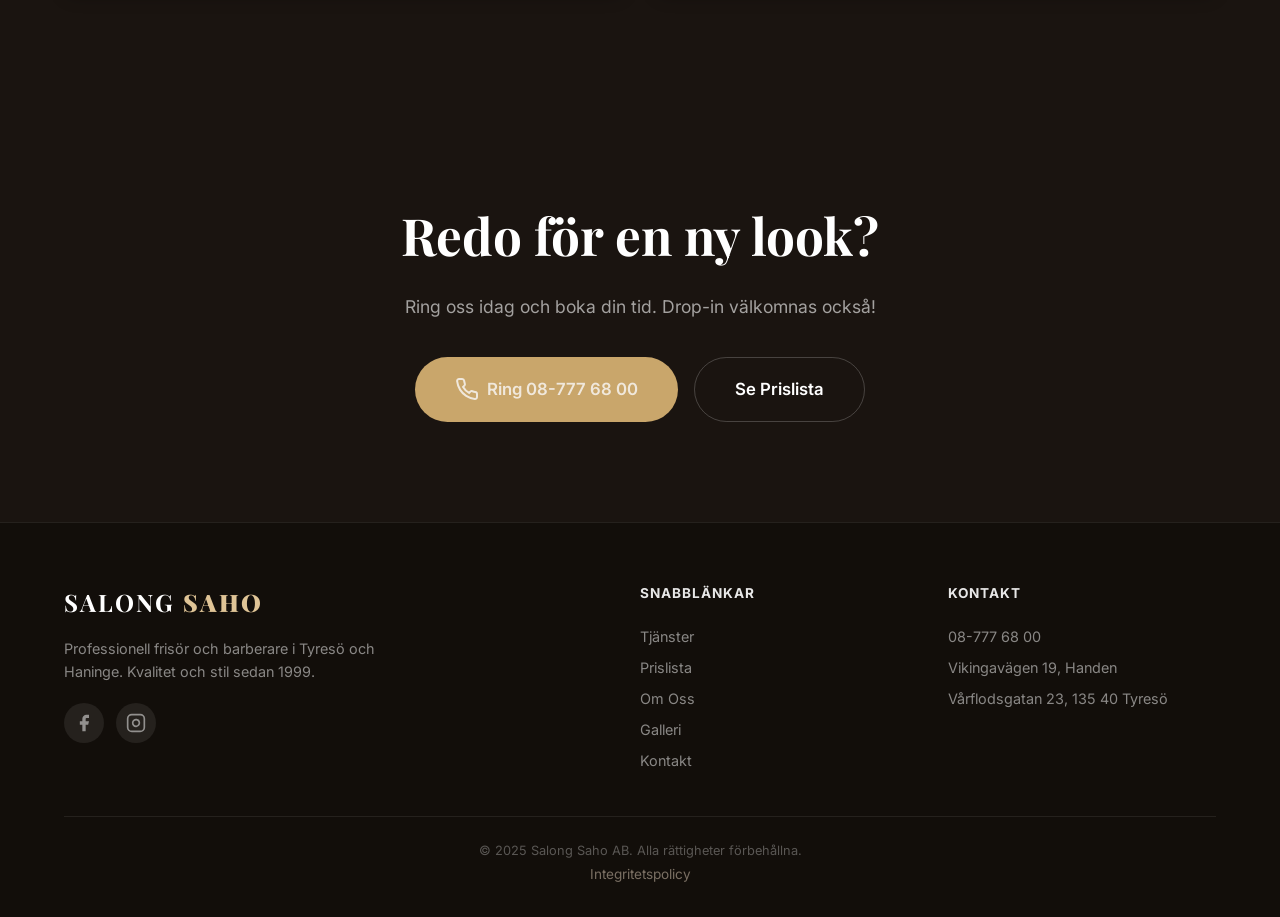
==== commit c852610f: "Add services icon strip between stats and services sections 6 service icons (Klippning, Fade, Skägg," ====
--- a/index.html
+++ b/index.html
@@ -170,6 +170,50 @@
         </div>
     </section>
 
+    <!-- Services Icon Strip -->
+    <section class="icon-strip">
+        <div class="container">
+            <div class="icon-strip-grid">
+                <a href="/prislista" class="icon-strip-item">
+                    <div class="icon-strip-circle">
+                        <svg aria-hidden="true" width="28" height="28" viewBox="0 0 24 24" fill="none" stroke="currentColor" stroke-width="1.5"><circle cx="6" cy="6" r="3"/><circle cx="6" cy="18" r="3"/><line x1="20" y1="4" x2="8.12" y2="15.88"/><line x1="14.47" y1="14.48" x2="20" y2="20"/><line x1="8.12" y1="8.12" x2="12" y2="12"/></svg>
+                    </div>
+                    <span>Klippning</span>
+                </a>
+                <a href="/prislista" class="icon-strip-item">
+                    <div class="icon-strip-circle">
+                        <svg aria-hidden="true" width="28" height="28" viewBox="0 0 24 24" fill="none" stroke="currentColor" stroke-width="1.5"><path d="M12 2C6.48 2 2 6.48 2 12s4.48 10 10 10 10-4.48 10-10S17.52 2 12 2z"/><path d="M12 8v4l3 3"/></svg>
+                    </div>
+                    <span>Fade & Taper</span>
+                </a>
+                <a href="/prislista" class="icon-strip-item">
+                    <div class="icon-strip-circle">
+                        <svg aria-hidden="true" width="28" height="28" viewBox="0 0 24 24" fill="none" stroke="currentColor" stroke-width="1.5"><path d="M20 21v-2a4 4 0 0 0-4-4H8a4 4 0 0 0-4 4v2"/><circle cx="12" cy="7" r="4"/></svg>
+                    </div>
+                    <span>Skäggvård</span>
+                </a>
+                <a href="/prislista" class="icon-strip-item">
+                    <div class="icon-strip-circle">
+                        <svg aria-hidden="true" width="28" height="28" viewBox="0 0 24 24" fill="none" stroke="currentColor" stroke-width="1.5"><path d="M6 3v7a6 6 0 0 0 6 6 6 6 0 0 0 6-6V3"/><line x1="4" y1="21" x2="20" y2="21"/><line x1="12" y1="15" x2="12" y2="21"/></svg>
+                    </div>
+                    <span>Rakning</span>
+                </a>
+                <a href="/prislista" class="icon-strip-item">
+                    <div class="icon-strip-circle">
+                        <svg aria-hidden="true" width="28" height="28" viewBox="0 0 24 24" fill="none" stroke="currentColor" stroke-width="1.5"><path d="M12 2.69l5.66 5.66a8 8 0 1 1-11.31 0z"/></svg>
+                    </div>
+                    <span>Färgning</span>
+                </a>
+                <a href="/prislista" class="icon-strip-item">
+                    <div class="icon-strip-circle">
+                        <svg aria-hidden="true" width="28" height="28" viewBox="0 0 24 24" fill="none" stroke="currentColor" stroke-width="1.5"><path d="M9 11l3 3L22 4"/><path d="M21 12v7a2 2 0 0 1-2 2H5a2 2 0 0 1-2-2V5a2 2 0 0 1 2-2h11"/></svg>
+                    </div>
+                    <span>Keratin</span>
+                </a>
+            </div>
+        </div>
+    </section>
+
     <!-- Services Section -->
     <section class="section" id="tjanster">
         <div class="container">
--- a/style.css
+++ b/style.css
@@ -1280,19 +1280,40 @@
     .nav-links {
         position: fixed;
         top: 0;
-        right: -100%;
-        width: 280px;
+        left: 0;
+        right: 0;
+        bottom: 0;
+        width: 100%;
         height: 100vh;
-        background: var(--bg-card);
+        background: rgba(18, 14, 10, 0.97);
+        backdrop-filter: blur(12px);
         flex-direction: column;
+        align-items: center;
+        justify-content: center;
         padding: 80px 32px 32px;
-        gap: 24px;
-        transition: right var(--transition);
-        box-shadow: -10px 0 30px rgba(0,0,0,0.1);
+        gap: 32px;
+        transition: opacity var(--transition), visibility var(--transition);
+        opacity: 0;
+        visibility: hidden;
+        pointer-events: none;
     }
 
-    .nav-links.open { right: 0; }
-    .nav-links a { font-size: 1rem; color: var(--text) !important; }
+    .nav-links.open {
+        opacity: 1;
+        visibility: visible;
+        pointer-events: auto;
+    }
+
+    .nav-links a {
+        font-size: 1.4rem !important;
+        color: var(--text) !important;
+        text-align: center;
+    }
+
+    .nav-links .nav-cta {
+        margin-top: 8px;
+        font-size: 1rem !important;
+    }
 
     .hero-big-title span { font-size: clamp(3rem, 14vw, 6rem); }
     .hero-content { padding-top: 90px; gap: 32px; }
@@ -1677,14 +1698,36 @@
 }
 
 @media (max-width: 640px) {
+    .stats-section {
+        padding: 24px 0;
+    }
     .stats-grid {
         grid-template-columns: repeat(2, 1fr);
+    }
+    .stat-item {
+        padding: 16px 12px;
     }
     .stat-item:nth-child(2)::after {
         display: none;
     }
     .stat-item:nth-child(odd):not(:last-child)::after {
         display: block;
+    }
+    .stat-number {
+        font-size: 1.6rem;
+    }
+    .stat-suffix {
+        font-size: 1rem;
+    }
+    .stat-label {
+        font-size: 0.7rem;
+        margin-top: 4px;
+        letter-spacing: 0.08em;
+    }
+    /* Horizontal divider between rows */
+    .stat-item:nth-child(1),
+    .stat-item:nth-child(2) {
+        border-bottom: 1px solid var(--border);
     }
 }
 
@@ -1716,3 +1759,76 @@
 @media (max-width: 768px) {
     .mobile-cta-btn { display: flex; }
 }
+
+/* ========== ICON STRIP ========== */
+.icon-strip {
+    background: var(--bg-alt);
+    border-bottom: 1px solid var(--border);
+    padding: 40px 0;
+}
+
+.icon-strip-grid {
+    display: flex;
+    justify-content: center;
+    gap: 8px;
+    flex-wrap: wrap;
+}
+
+.icon-strip-item {
+    display: flex;
+    flex-direction: column;
+    align-items: center;
+    gap: 12px;
+    padding: 20px 16px;
+    border-radius: 16px;
+    border: 1px solid transparent;
+    color: var(--text-muted);
+    text-decoration: none;
+    transition: all var(--transition);
+    min-width: 100px;
+    flex: 0 0 auto;
+}
+
+.icon-strip-item:hover {
+    border-color: var(--border);
+    background: var(--bg-card);
+    color: var(--primary);
+    transform: translateY(-3px);
+}
+
+.icon-strip-item:hover .icon-strip-circle {
+    background: rgba(201, 166, 107, 0.18);
+    border-color: rgba(201, 166, 107, 0.4);
+}
+
+.icon-strip-circle {
+    width: 64px;
+    height: 64px;
+    border-radius: 50%;
+    background: rgba(201, 166, 107, 0.07);
+    border: 1px solid rgba(201, 166, 107, 0.15);
+    display: flex;
+    align-items: center;
+    justify-content: center;
+    color: var(--primary);
+    transition: all var(--transition);
+}
+
+.icon-strip-item span {
+    font-size: 0.78rem;
+    font-weight: 500;
+    text-transform: uppercase;
+    letter-spacing: 0.1em;
+    text-align: center;
+    color: inherit;
+    transition: color var(--transition);
+}
+
+@media (max-width: 640px) {
+    .icon-strip { padding: 28px 0; }
+    .icon-strip-grid { gap: 4px; }
+    .icon-strip-item { min-width: 80px; padding: 14px 10px; gap: 8px; }
+    .icon-strip-circle { width: 52px; height: 52px; }
+    .icon-strip-circle svg { width: 22px; height: 22px; }
+    .icon-strip-item span { font-size: 0.7rem; }
+}
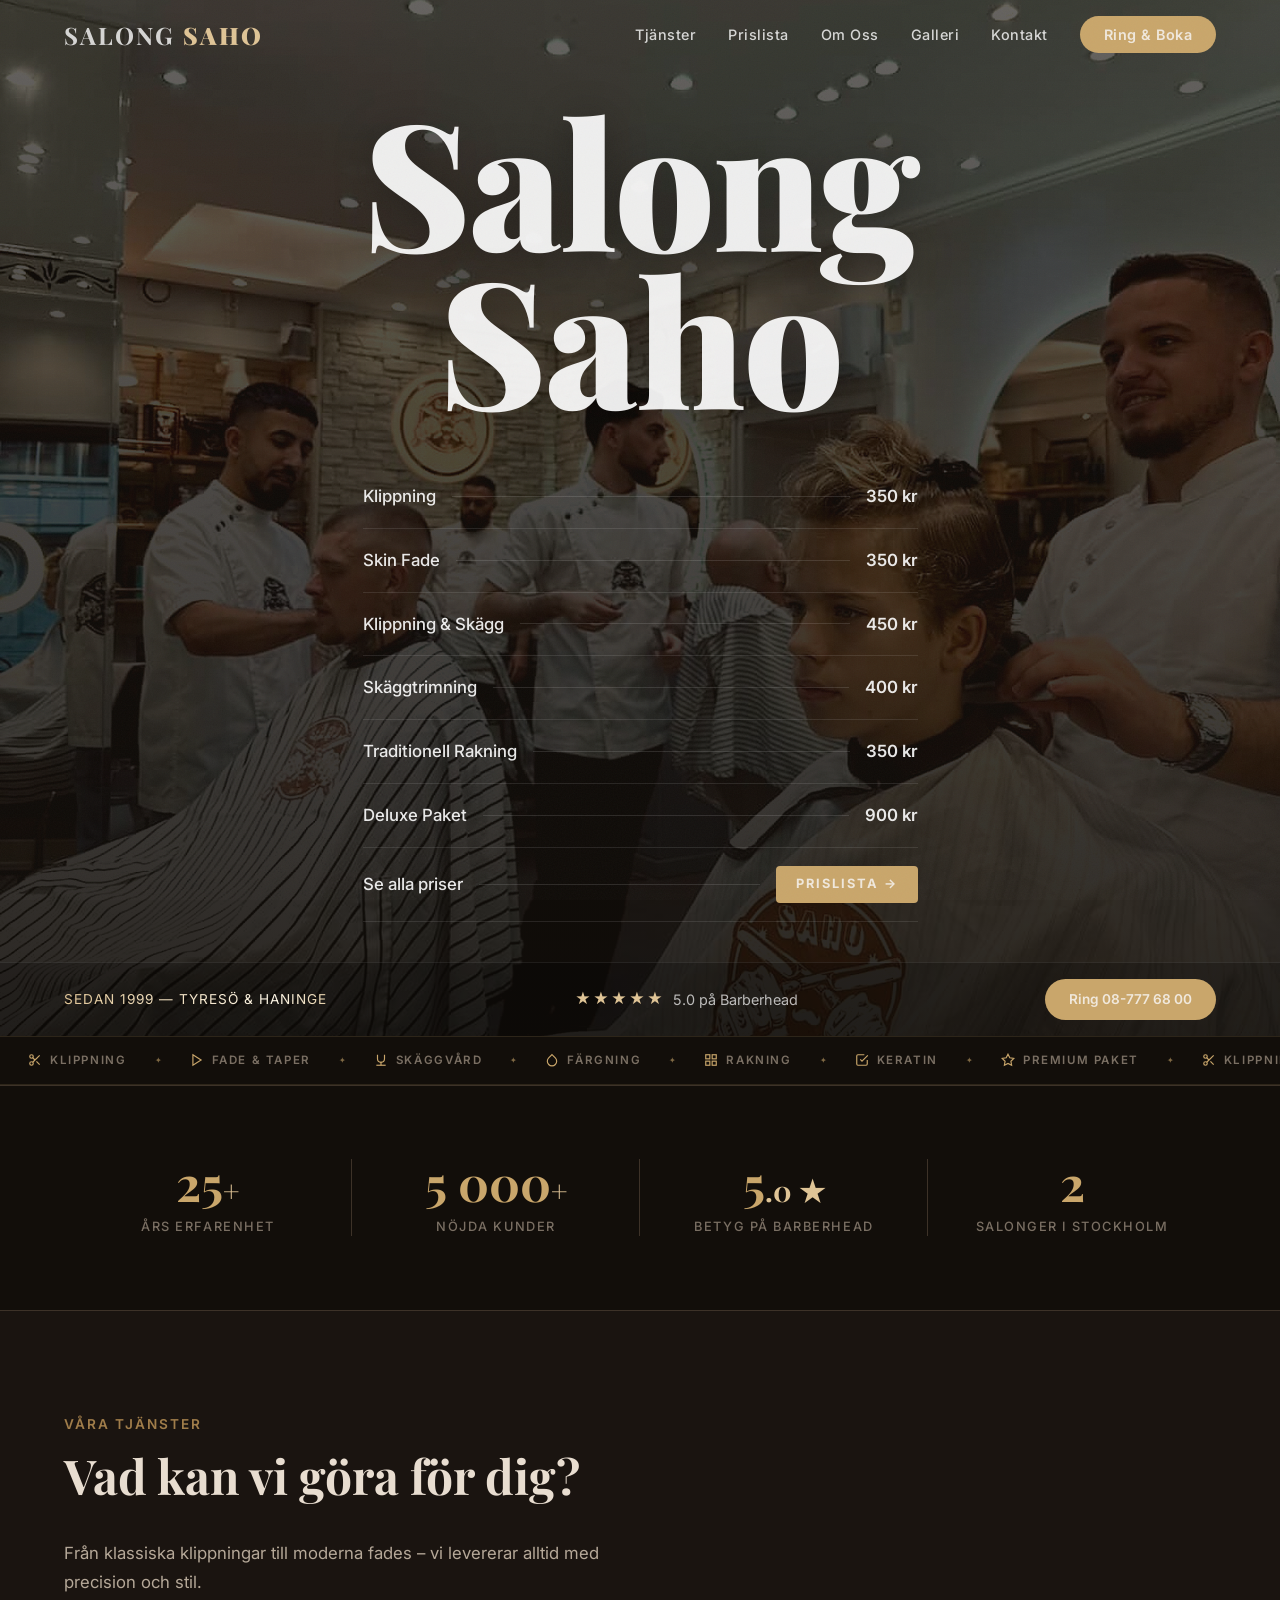
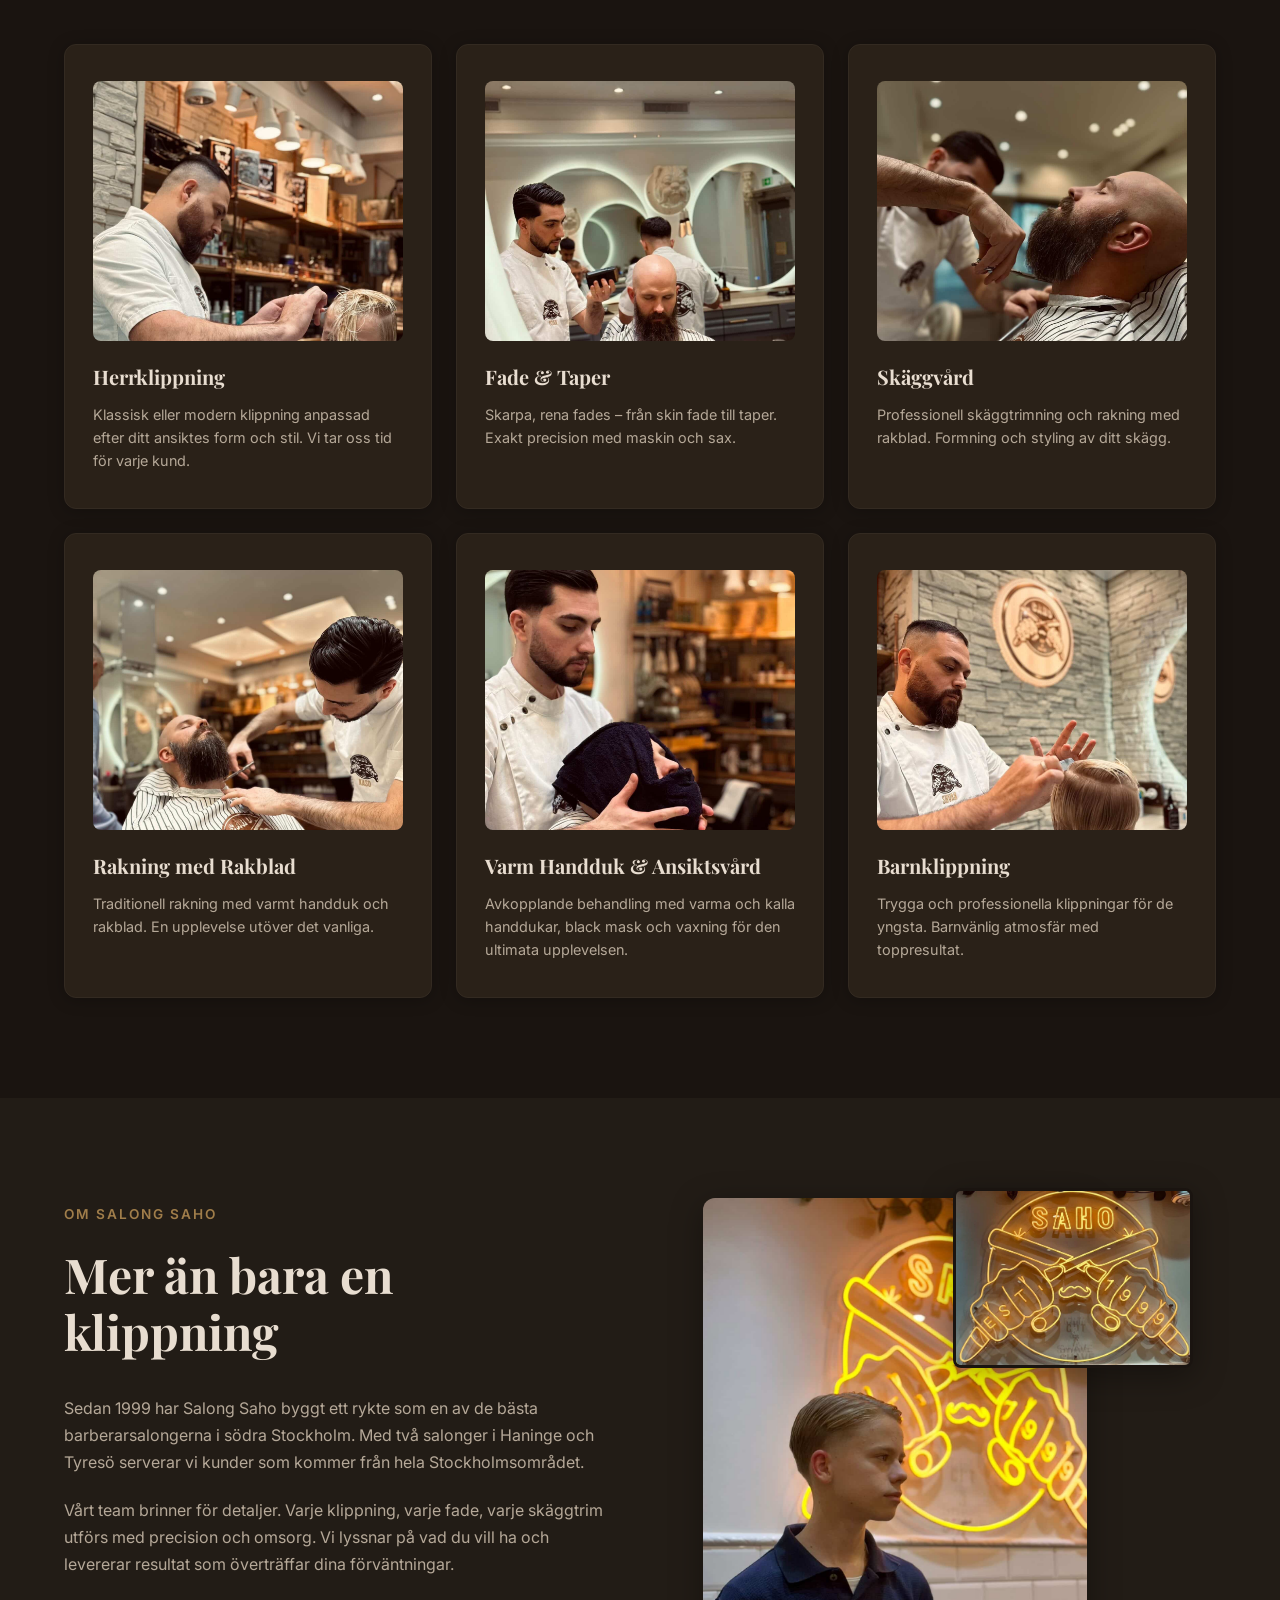
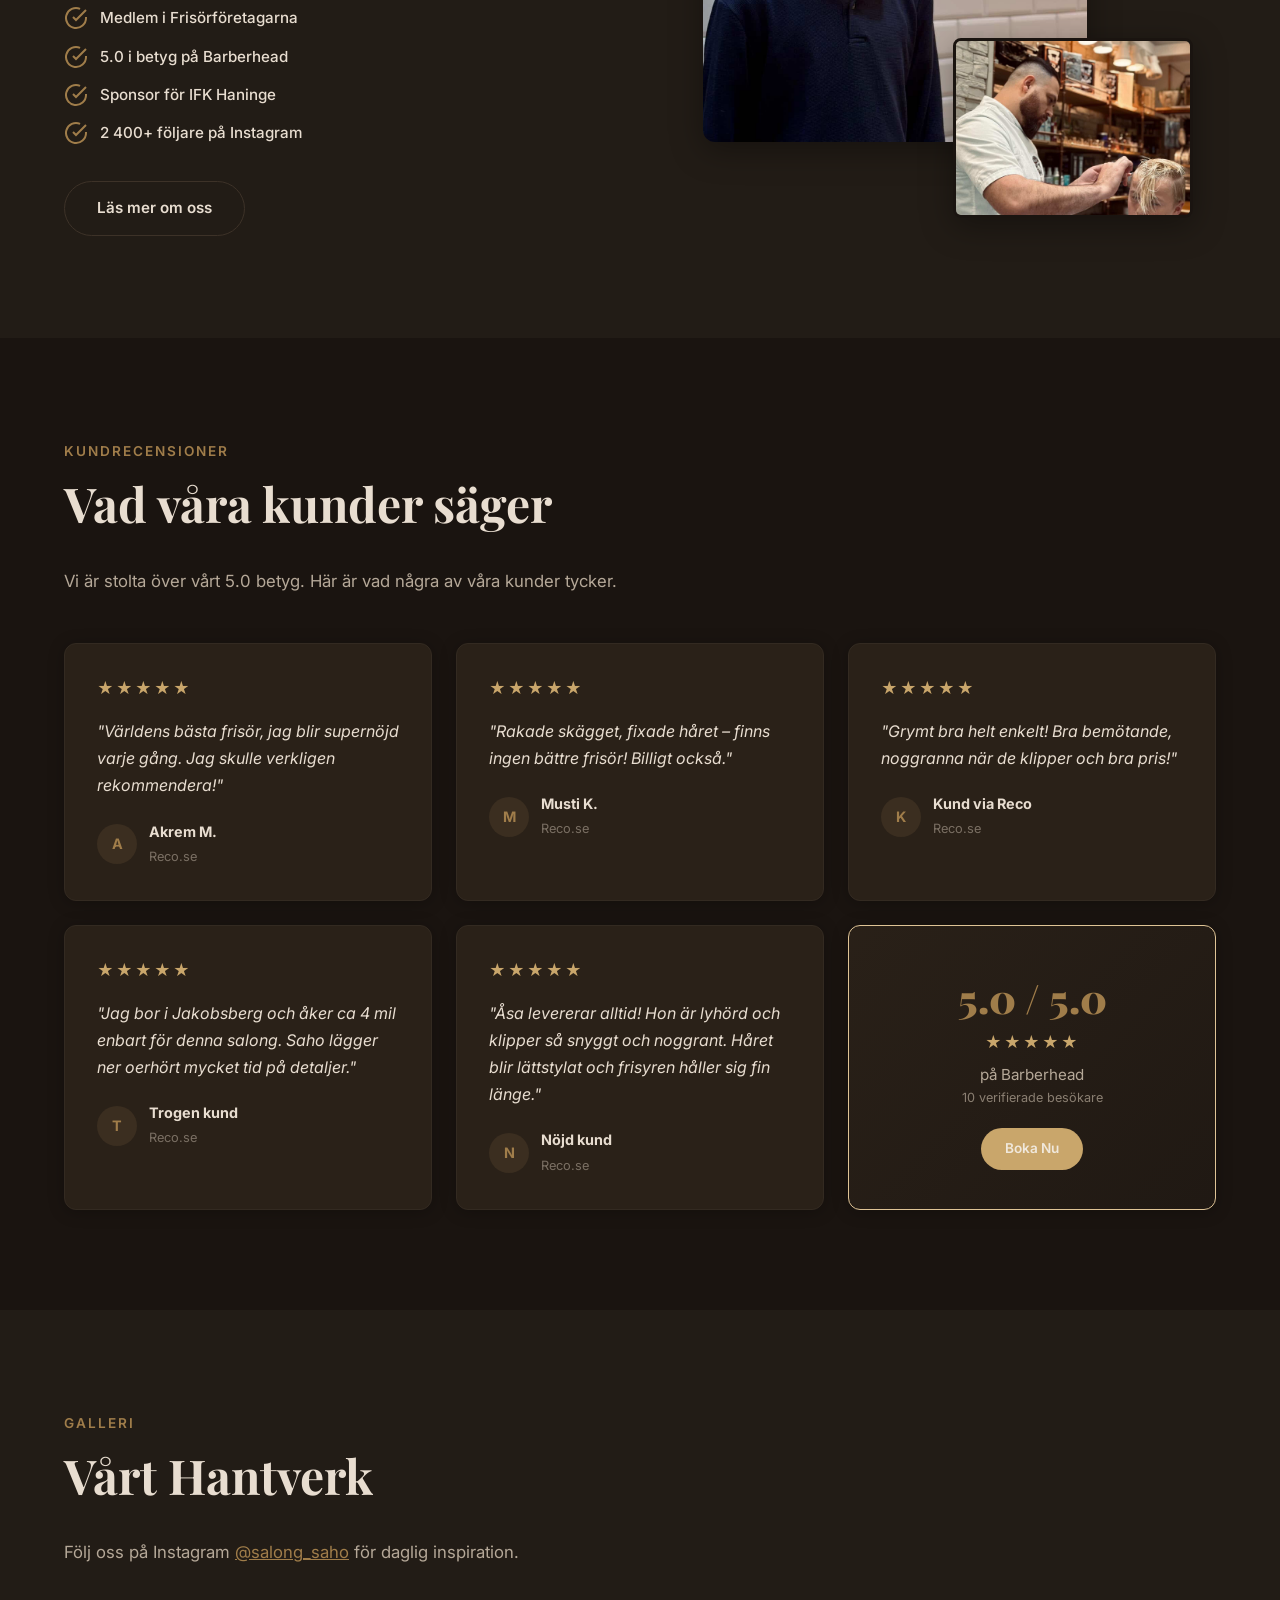
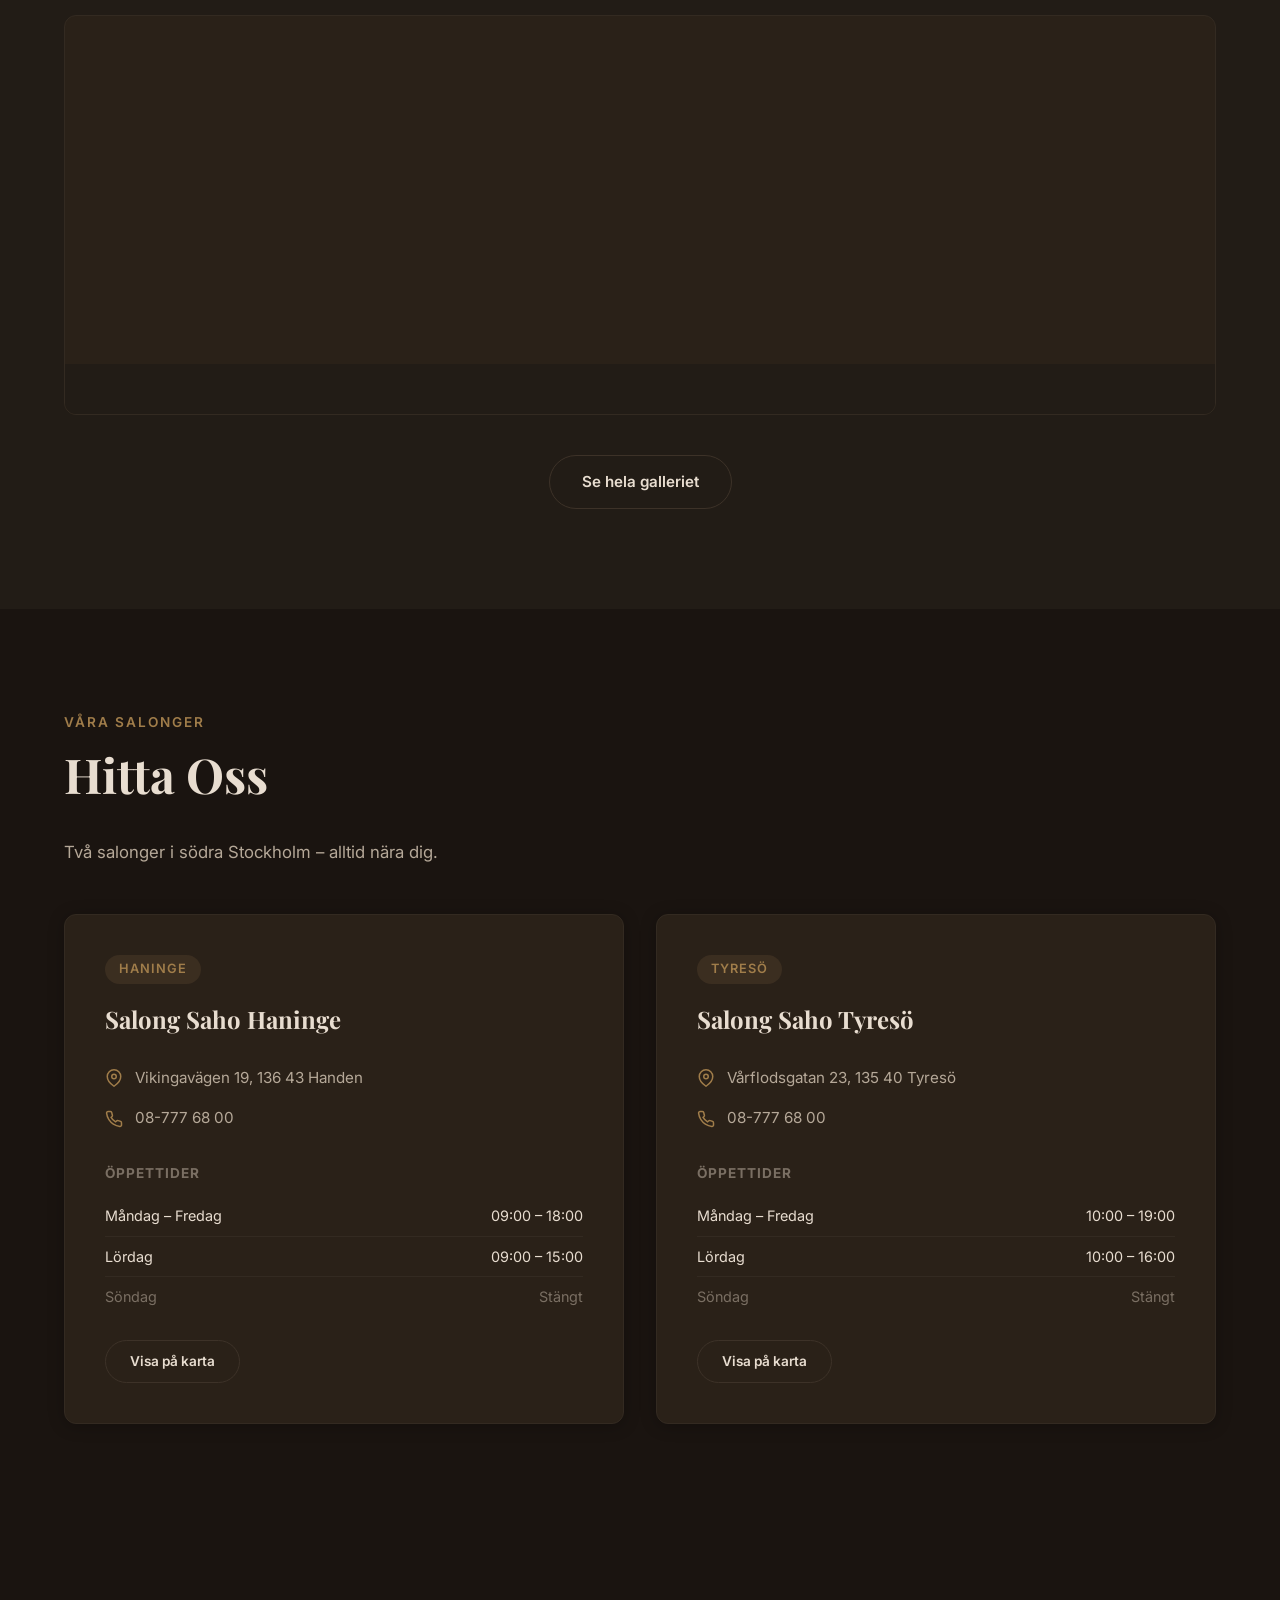
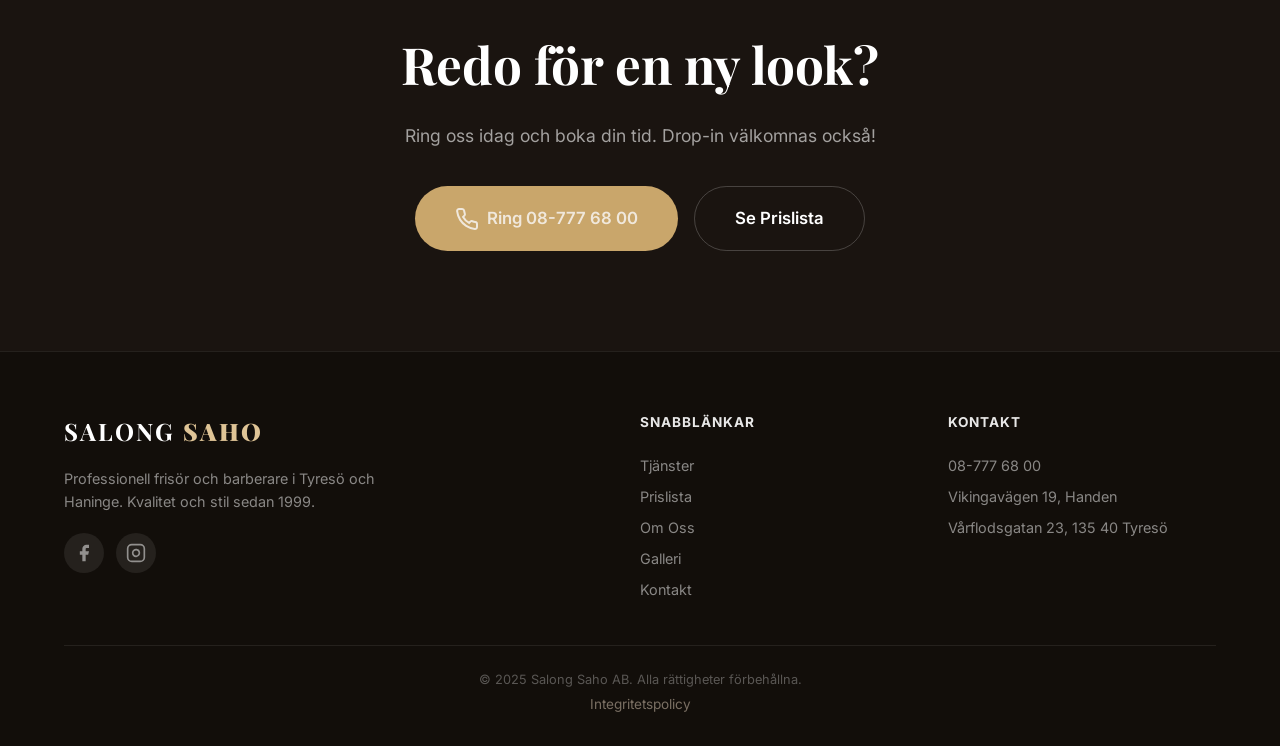
==== commit d270146f: "Replace icon grid with auto-scrolling service ticker after hero Removes the static icon grid and add" ====
--- a/index.html
+++ b/index.html
@@ -146,6 +146,41 @@
         </div>
     </header>
 
+    <!-- Service Ticker -->
+    <div class="service-ticker" aria-hidden="true">
+        <div class="ticker-track">
+            <span class="ticker-item"><svg width="14" height="14" viewBox="0 0 24 24" fill="none" stroke="currentColor" stroke-width="2"><circle cx="6" cy="6" r="3"/><circle cx="6" cy="18" r="3"/><line x1="20" y1="4" x2="8.12" y2="15.88"/><line x1="14.47" y1="14.48" x2="20" y2="20"/><line x1="8.12" y1="8.12" x2="12" y2="12"/></svg>Klippning</span>
+            <span class="ticker-dot">✦</span>
+            <span class="ticker-item"><svg width="14" height="14" viewBox="0 0 24 24" fill="none" stroke="currentColor" stroke-width="2"><path d="M5 3l14 9-14 9V3z"/></svg>Fade & Taper</span>
+            <span class="ticker-dot">✦</span>
+            <span class="ticker-item"><svg width="14" height="14" viewBox="0 0 24 24" fill="none" stroke="currentColor" stroke-width="2"><path d="M6 3v7a6 6 0 0 0 6 6 6 6 0 0 0 6-6V3"/><line x1="4" y1="21" x2="20" y2="21"/><line x1="12" y1="15" x2="12" y2="21"/></svg>Skäggvård</span>
+            <span class="ticker-dot">✦</span>
+            <span class="ticker-item"><svg width="14" height="14" viewBox="0 0 24 24" fill="none" stroke="currentColor" stroke-width="2"><path d="M12 2.69l5.66 5.66a8 8 0 1 1-11.31 0z"/></svg>Färgning</span>
+            <span class="ticker-dot">✦</span>
+            <span class="ticker-item"><svg width="14" height="14" viewBox="0 0 24 24" fill="none" stroke="currentColor" stroke-width="2"><rect x="3" y="3" width="7" height="7"/><rect x="14" y="3" width="7" height="7"/><rect x="3" y="14" width="7" height="7"/><rect x="14" y="14" width="7" height="7"/></svg>Rakning</span>
+            <span class="ticker-dot">✦</span>
+            <span class="ticker-item"><svg width="14" height="14" viewBox="0 0 24 24" fill="none" stroke="currentColor" stroke-width="2"><path d="M9 11l3 3L22 4"/><path d="M21 12v7a2 2 0 0 1-2 2H5a2 2 0 0 1-2-2V5a2 2 0 0 1 2-2h11"/></svg>Keratin</span>
+            <span class="ticker-dot">✦</span>
+            <span class="ticker-item"><svg width="14" height="14" viewBox="0 0 24 24" fill="none" stroke="currentColor" stroke-width="2"><polygon points="12 2 15.09 8.26 22 9.27 17 14.14 18.18 21.02 12 17.77 5.82 21.02 7 14.14 2 9.27 8.91 8.26 12 2"/></svg>Premium Paket</span>
+            <span class="ticker-dot">✦</span>
+            <!-- duplicate for seamless loop -->
+            <span class="ticker-item"><svg width="14" height="14" viewBox="0 0 24 24" fill="none" stroke="currentColor" stroke-width="2"><circle cx="6" cy="6" r="3"/><circle cx="6" cy="18" r="3"/><line x1="20" y1="4" x2="8.12" y2="15.88"/><line x1="14.47" y1="14.48" x2="20" y2="20"/><line x1="8.12" y1="8.12" x2="12" y2="12"/></svg>Klippning</span>
+            <span class="ticker-dot">✦</span>
+            <span class="ticker-item"><svg width="14" height="14" viewBox="0 0 24 24" fill="none" stroke="currentColor" stroke-width="2"><path d="M5 3l14 9-14 9V3z"/></svg>Fade & Taper</span>
+            <span class="ticker-dot">✦</span>
+            <span class="ticker-item"><svg width="14" height="14" viewBox="0 0 24 24" fill="none" stroke="currentColor" stroke-width="2"><path d="M6 3v7a6 6 0 0 0 6 6 6 6 0 0 0 6-6V3"/><line x1="4" y1="21" x2="20" y2="21"/><line x1="12" y1="15" x2="12" y2="21"/></svg>Skäggvård</span>
+            <span class="ticker-dot">✦</span>
+            <span class="ticker-item"><svg width="14" height="14" viewBox="0 0 24 24" fill="none" stroke="currentColor" stroke-width="2"><path d="M12 2.69l5.66 5.66a8 8 0 1 1-11.31 0z"/></svg>Färgning</span>
+            <span class="ticker-dot">✦</span>
+            <span class="ticker-item"><svg width="14" height="14" viewBox="0 0 24 24" fill="none" stroke="currentColor" stroke-width="2"><rect x="3" y="3" width="7" height="7"/><rect x="14" y="3" width="7" height="7"/><rect x="3" y="14" width="7" height="7"/><rect x="14" y="14" width="7" height="7"/></svg>Rakning</span>
+            <span class="ticker-dot">✦</span>
+            <span class="ticker-item"><svg width="14" height="14" viewBox="0 0 24 24" fill="none" stroke="currentColor" stroke-width="2"><path d="M9 11l3 3L22 4"/><path d="M21 12v7a2 2 0 0 1-2 2H5a2 2 0 0 1-2-2V5a2 2 0 0 1 2-2h11"/></svg>Keratin</span>
+            <span class="ticker-dot">✦</span>
+            <span class="ticker-item"><svg width="14" height="14" viewBox="0 0 24 24" fill="none" stroke="currentColor" stroke-width="2"><polygon points="12 2 15.09 8.26 22 9.27 17 14.14 18.18 21.02 12 17.77 5.82 21.02 7 14.14 2 9.27 8.91 8.26 12 2"/></svg>Premium Paket</span>
+            <span class="ticker-dot">✦</span>
+        </div>
+    </div>
+
     <!-- Stats Section -->
     <section class="stats-section">
         <div class="container">
@@ -166,50 +201,6 @@
                     <span class="stat-number" data-target="2">0</span><span class="stat-suffix"></span>
                     <span class="stat-label">Salonger i Stockholm</span>
                 </div>
-            </div>
-        </div>
-    </section>
-
-    <!-- Services Icon Strip -->
-    <section class="icon-strip">
-        <div class="container">
-            <div class="icon-strip-grid">
-                <a href="/prislista" class="icon-strip-item">
-                    <div class="icon-strip-circle">
-                        <svg aria-hidden="true" width="28" height="28" viewBox="0 0 24 24" fill="none" stroke="currentColor" stroke-width="1.5"><circle cx="6" cy="6" r="3"/><circle cx="6" cy="18" r="3"/><line x1="20" y1="4" x2="8.12" y2="15.88"/><line x1="14.47" y1="14.48" x2="20" y2="20"/><line x1="8.12" y1="8.12" x2="12" y2="12"/></svg>
-                    </div>
-                    <span>Klippning</span>
-                </a>
-                <a href="/prislista" class="icon-strip-item">
-                    <div class="icon-strip-circle">
-                        <svg aria-hidden="true" width="28" height="28" viewBox="0 0 24 24" fill="none" stroke="currentColor" stroke-width="1.5"><path d="M12 2C6.48 2 2 6.48 2 12s4.48 10 10 10 10-4.48 10-10S17.52 2 12 2z"/><path d="M12 8v4l3 3"/></svg>
-                    </div>
-                    <span>Fade & Taper</span>
-                </a>
-                <a href="/prislista" class="icon-strip-item">
-                    <div class="icon-strip-circle">
-                        <svg aria-hidden="true" width="28" height="28" viewBox="0 0 24 24" fill="none" stroke="currentColor" stroke-width="1.5"><path d="M20 21v-2a4 4 0 0 0-4-4H8a4 4 0 0 0-4 4v2"/><circle cx="12" cy="7" r="4"/></svg>
-                    </div>
-                    <span>Skäggvård</span>
-                </a>
-                <a href="/prislista" class="icon-strip-item">
-                    <div class="icon-strip-circle">
-                        <svg aria-hidden="true" width="28" height="28" viewBox="0 0 24 24" fill="none" stroke="currentColor" stroke-width="1.5"><path d="M6 3v7a6 6 0 0 0 6 6 6 6 0 0 0 6-6V3"/><line x1="4" y1="21" x2="20" y2="21"/><line x1="12" y1="15" x2="12" y2="21"/></svg>
-                    </div>
-                    <span>Rakning</span>
-                </a>
-                <a href="/prislista" class="icon-strip-item">
-                    <div class="icon-strip-circle">
-                        <svg aria-hidden="true" width="28" height="28" viewBox="0 0 24 24" fill="none" stroke="currentColor" stroke-width="1.5"><path d="M12 2.69l5.66 5.66a8 8 0 1 1-11.31 0z"/></svg>
-                    </div>
-                    <span>Färgning</span>
-                </a>
-                <a href="/prislista" class="icon-strip-item">
-                    <div class="icon-strip-circle">
-                        <svg aria-hidden="true" width="28" height="28" viewBox="0 0 24 24" fill="none" stroke="currentColor" stroke-width="1.5"><path d="M9 11l3 3L22 4"/><path d="M21 12v7a2 2 0 0 1-2 2H5a2 2 0 0 1-2-2V5a2 2 0 0 1 2-2h11"/></svg>
-                    </div>
-                    <span>Keratin</span>
-                </a>
             </div>
         </div>
     </section>
--- a/style.css
+++ b/style.css
@@ -1760,75 +1760,53 @@
     .mobile-cta-btn { display: flex; }
 }
 
-/* ========== ICON STRIP ========== */
-.icon-strip {
-    background: var(--bg-alt);
-    border-bottom: 1px solid var(--border);
-    padding: 40px 0;
-}
-
-.icon-strip-grid {
-    display: flex;
-    justify-content: center;
+/* ========== SERVICE TICKER ========== */
+@keyframes ticker-scroll {
+    0%   { transform: translateX(0); }
+    100% { transform: translateX(-50%); }
+}
+
+.service-ticker {
+    background: var(--bg-dark);
+    border-top: 1px solid rgba(201, 166, 107, 0.15);
+    border-bottom: 1px solid rgba(201, 166, 107, 0.15);
+    padding: 14px 0;
+    overflow: hidden;
+}
+
+.ticker-track {
+    display: flex;
+    align-items: center;
+    gap: 0;
+    width: max-content;
+    animation: ticker-scroll 22s linear infinite;
+}
+
+.ticker-track:hover {
+    animation-play-state: paused;
+}
+
+.ticker-item {
+    display: inline-flex;
+    align-items: center;
     gap: 8px;
-    flex-wrap: wrap;
-}
-
-.icon-strip-item {
-    display: flex;
-    flex-direction: column;
-    align-items: center;
-    gap: 12px;
-    padding: 20px 16px;
-    border-radius: 16px;
-    border: 1px solid transparent;
+    padding: 0 28px;
+    font-size: 0.72rem;
+    font-weight: 600;
+    text-transform: uppercase;
+    letter-spacing: 0.14em;
     color: var(--text-muted);
-    text-decoration: none;
-    transition: all var(--transition);
-    min-width: 100px;
-    flex: 0 0 auto;
-}
-
-.icon-strip-item:hover {
-    border-color: var(--border);
-    background: var(--bg-card);
+    white-space: nowrap;
+}
+
+.ticker-item svg {
     color: var(--primary);
-    transform: translateY(-3px);
-}
-
-.icon-strip-item:hover .icon-strip-circle {
-    background: rgba(201, 166, 107, 0.18);
-    border-color: rgba(201, 166, 107, 0.4);
-}
-
-.icon-strip-circle {
-    width: 64px;
-    height: 64px;
-    border-radius: 50%;
-    background: rgba(201, 166, 107, 0.07);
-    border: 1px solid rgba(201, 166, 107, 0.15);
-    display: flex;
-    align-items: center;
-    justify-content: center;
+    flex-shrink: 0;
+}
+
+.ticker-dot {
     color: var(--primary);
-    transition: all var(--transition);
-}
-
-.icon-strip-item span {
-    font-size: 0.78rem;
-    font-weight: 500;
-    text-transform: uppercase;
-    letter-spacing: 0.1em;
-    text-align: center;
-    color: inherit;
-    transition: color var(--transition);
-}
-
-@media (max-width: 640px) {
-    .icon-strip { padding: 28px 0; }
-    .icon-strip-grid { gap: 4px; }
-    .icon-strip-item { min-width: 80px; padding: 14px 10px; gap: 8px; }
-    .icon-strip-circle { width: 52px; height: 52px; }
-    .icon-strip-circle svg { width: 22px; height: 22px; }
-    .icon-strip-item span { font-size: 0.7rem; }
-}
+    font-size: 0.5rem;
+    opacity: 0.6;
+    flex-shrink: 0;
+}
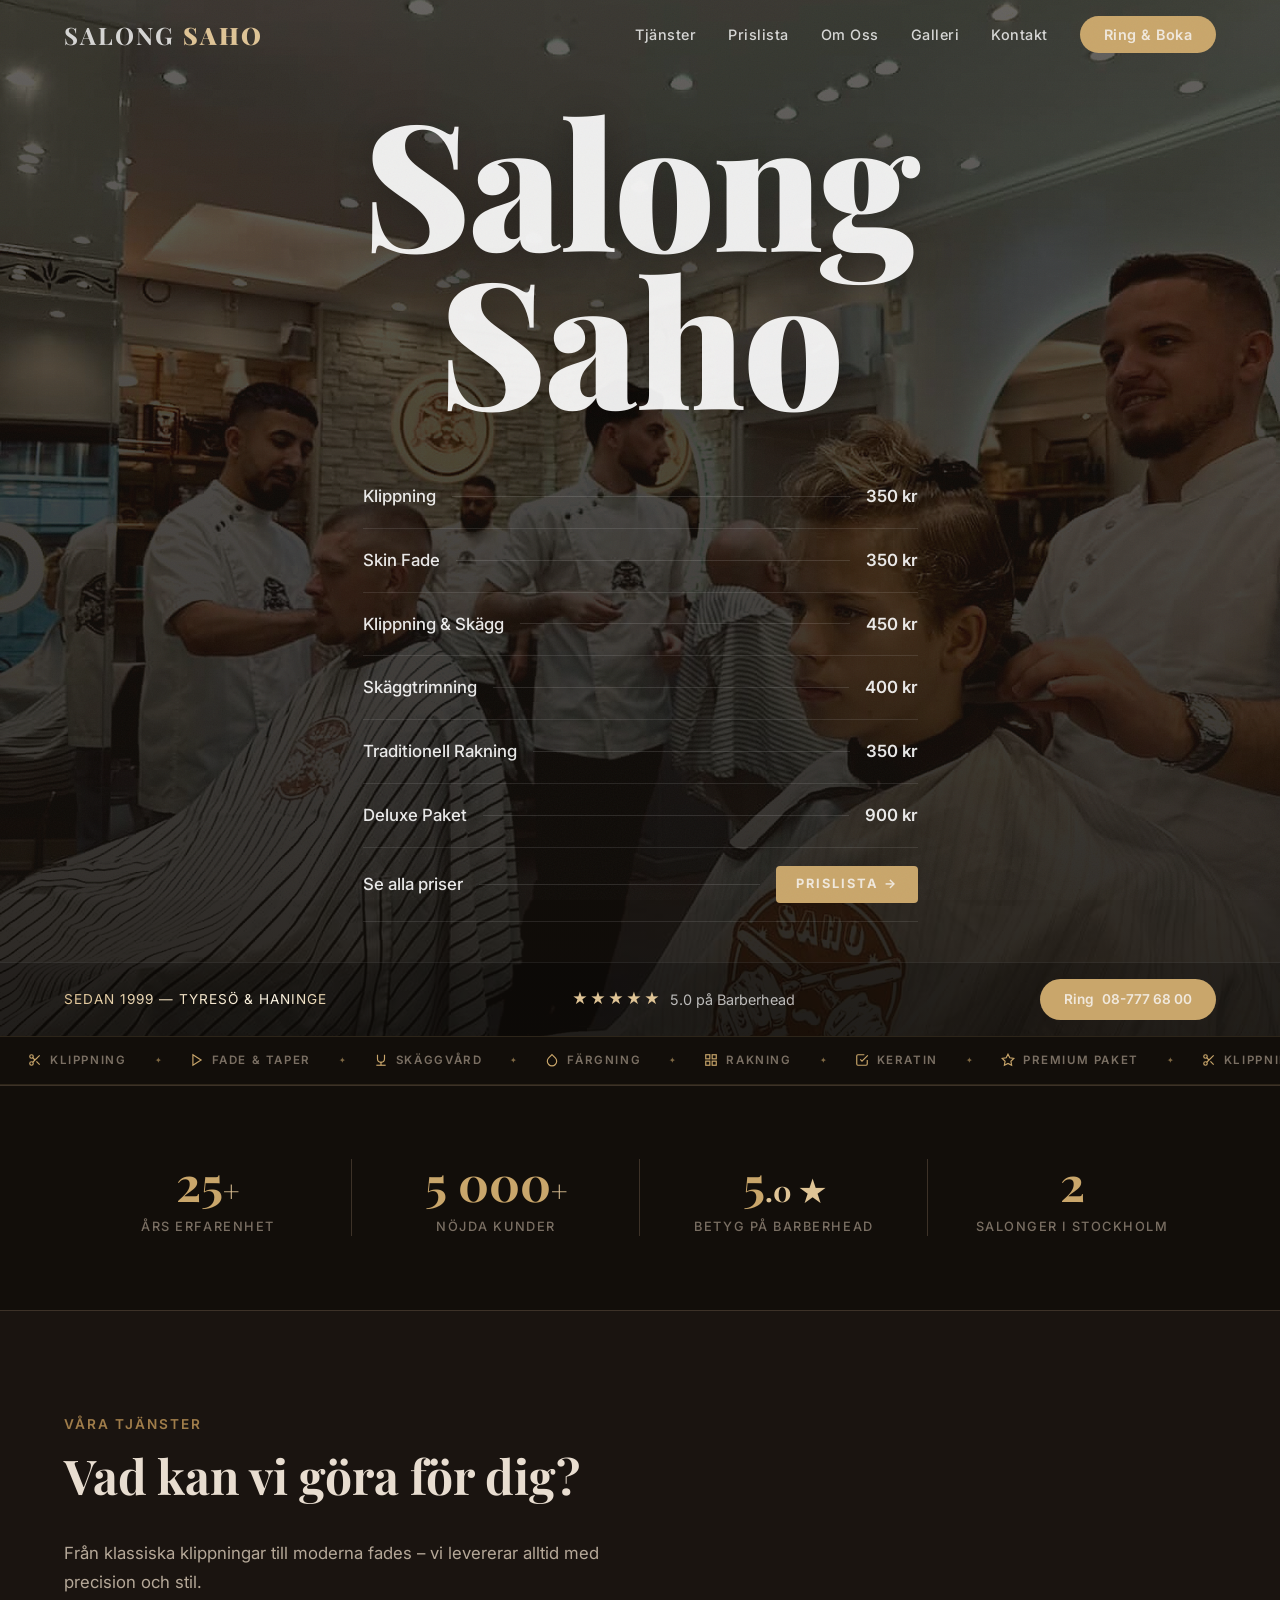
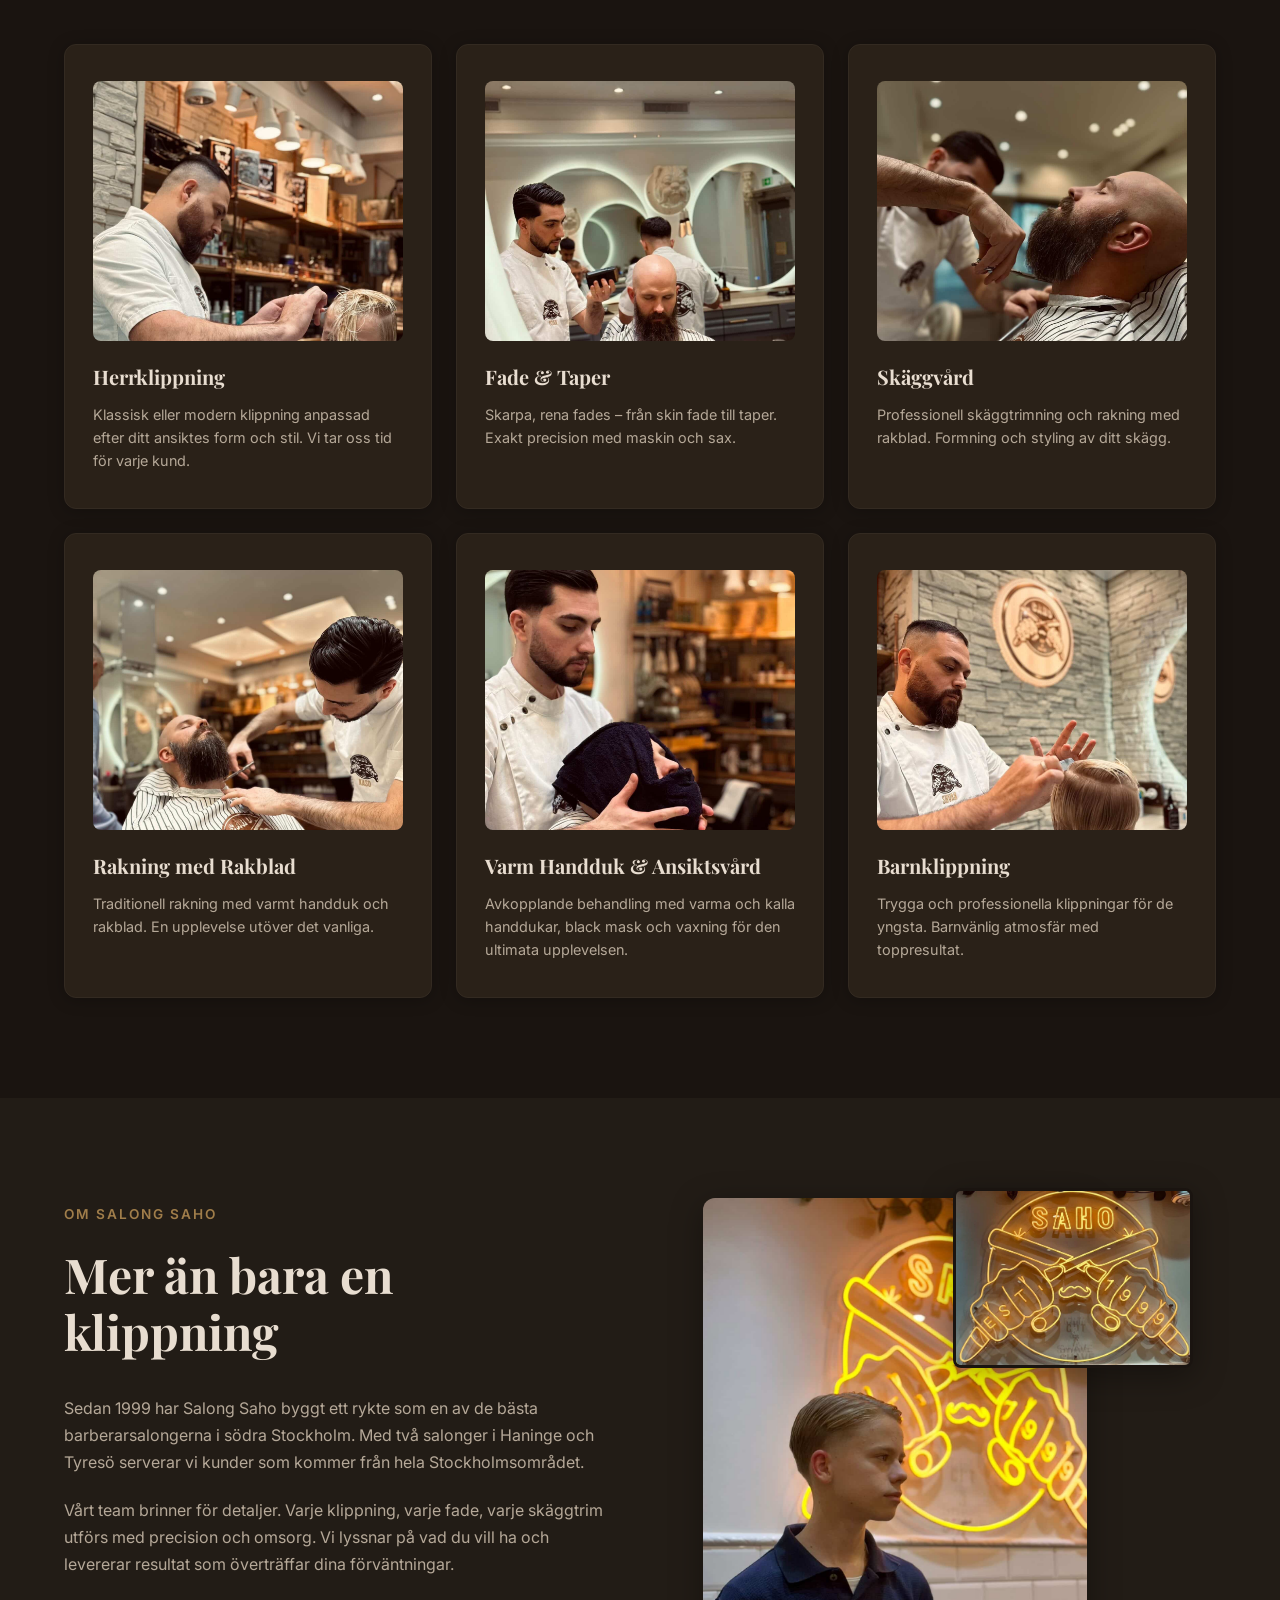
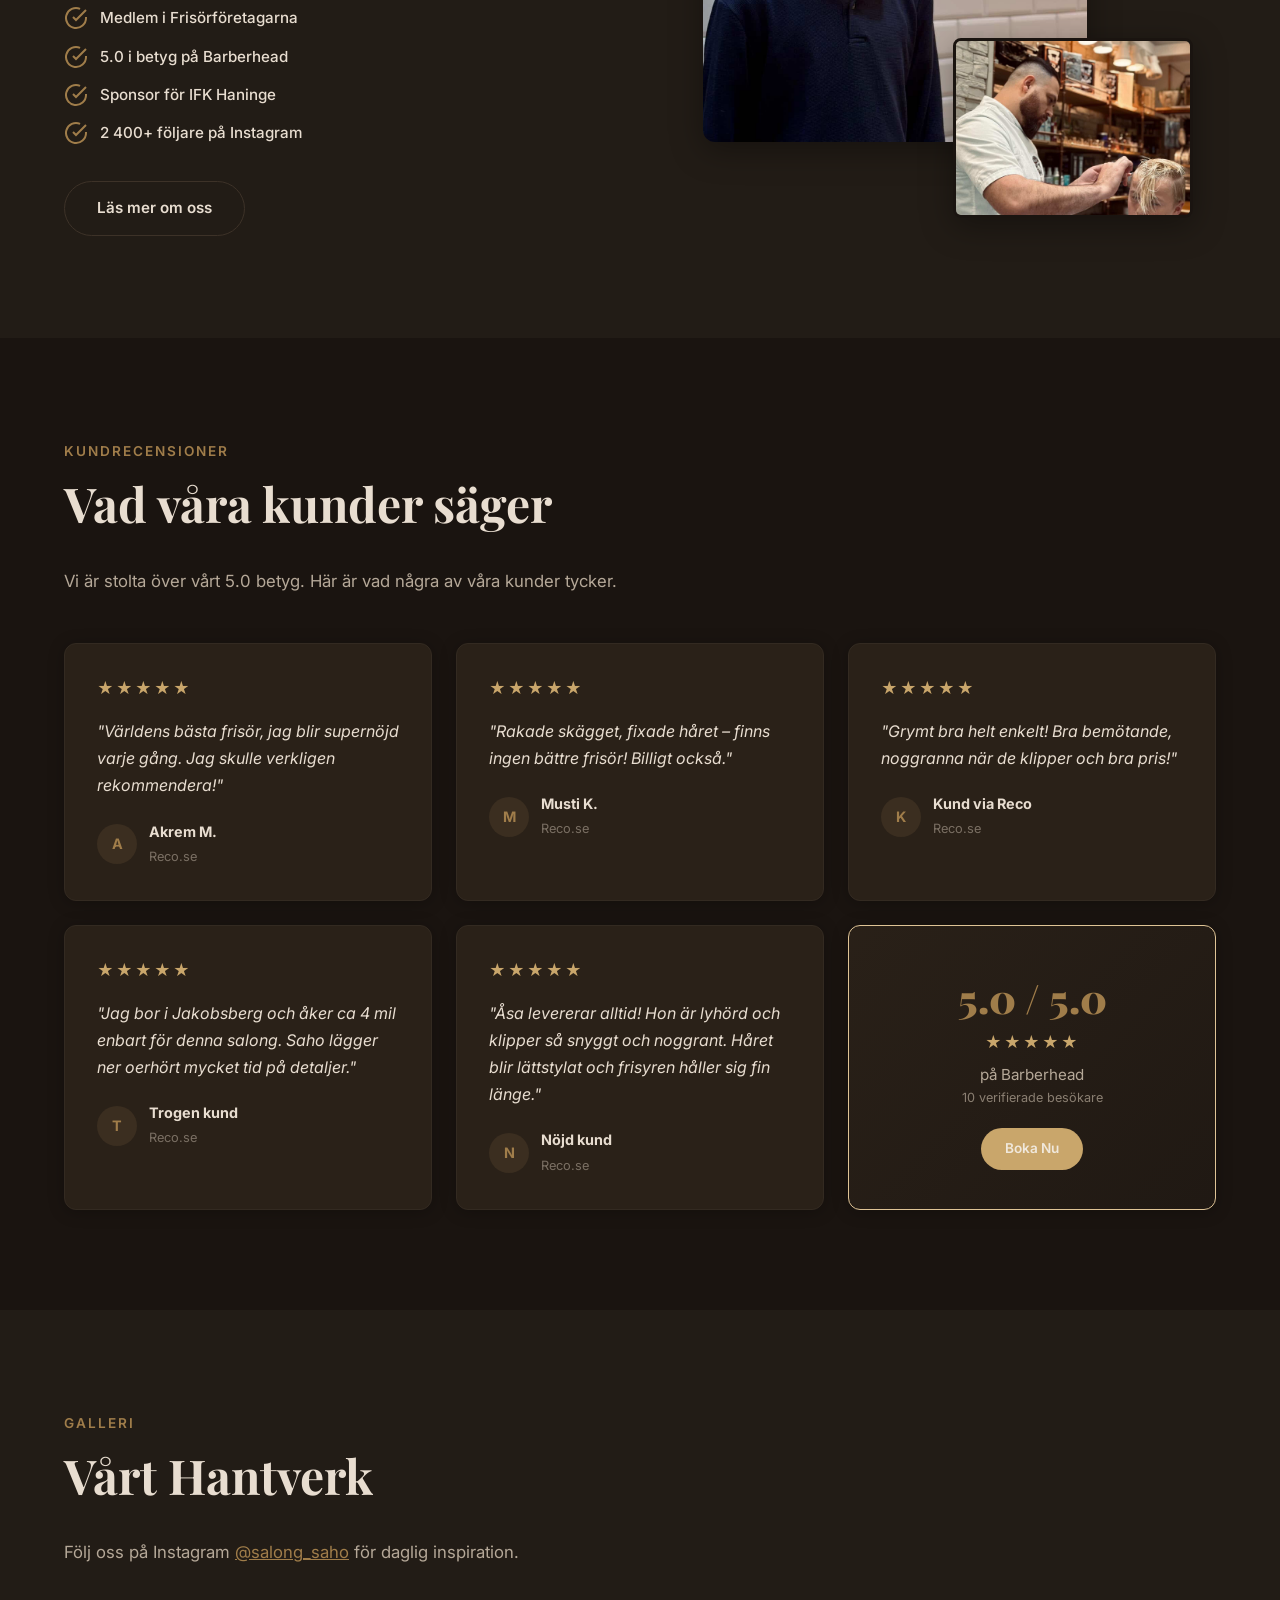
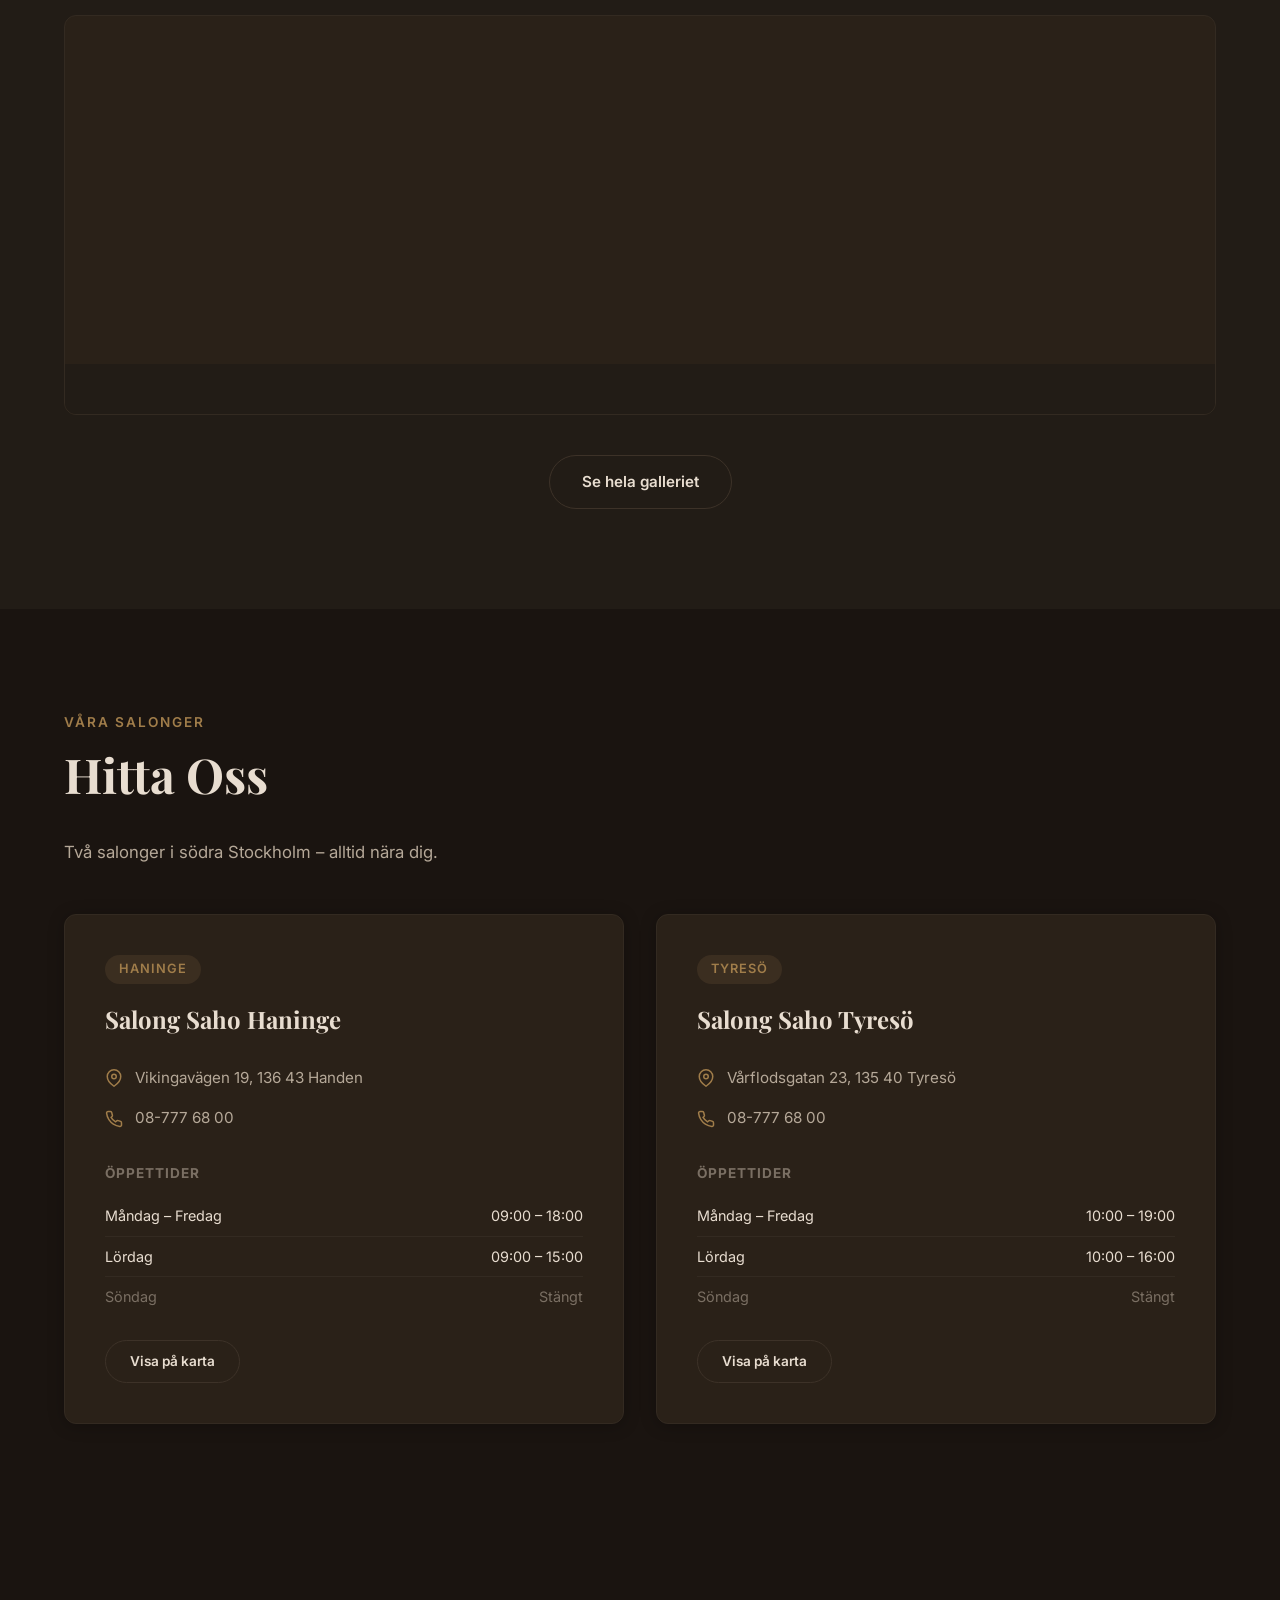
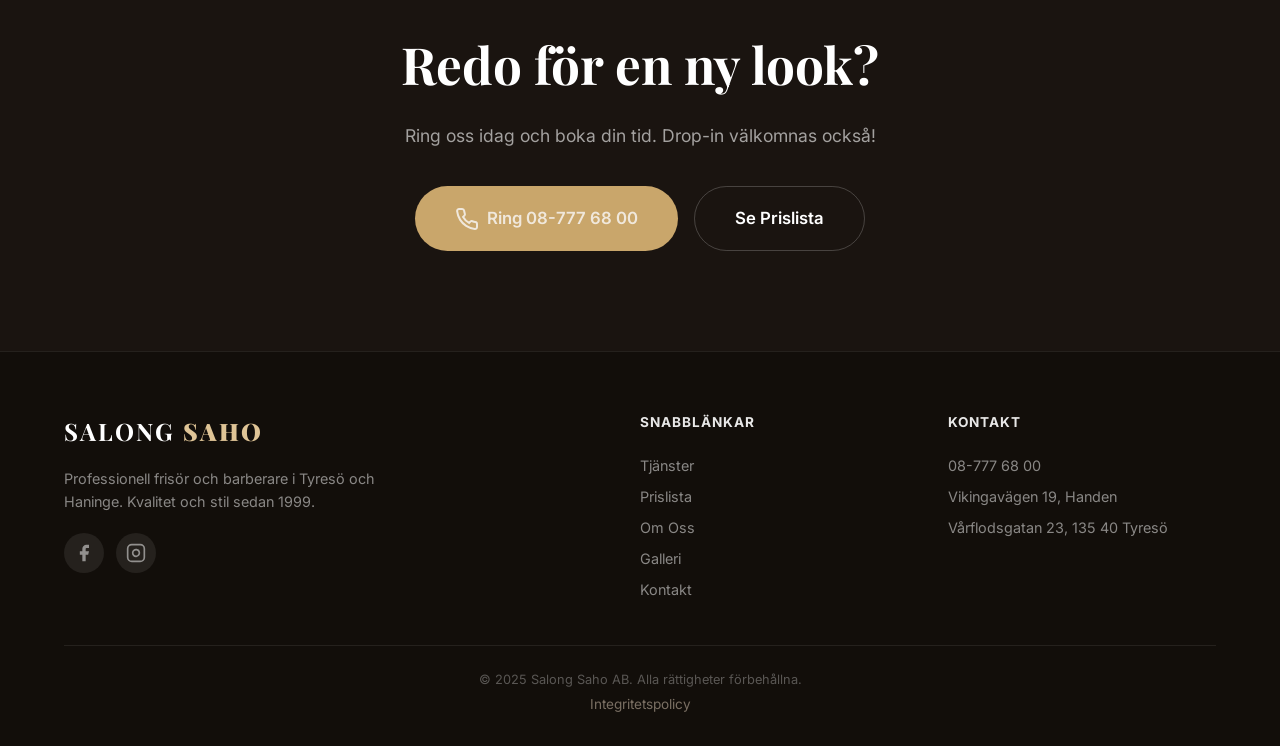
==== commit 238c0c90: "Hide phone number from hero button on mobile — show only 'Ring'" ====
--- a/index.html
+++ b/index.html
@@ -141,7 +141,7 @@
                     <span class="stars">★★★★★</span>
                     <span>5.0 på Barberhead</span>
                 </div>
-                <a href="tel:+4687776800" class="btn btn-primary btn-small">Ring 08-777 68 00</a>
+                <a href="tel:+4687776800" class="btn btn-primary btn-small">Ring<span class="btn-number"> 08-777 68 00</span></a>
             </div>
         </div>
     </header>
--- a/style.css
+++ b/style.css
@@ -72,6 +72,10 @@
     box-shadow: 0 1px 12px rgba(0,0,0,0.3);
 }
 
+.navbar.nav-hidden {
+    transform: translateY(-100%);
+}
+
 .navbar.on-hero { background: transparent; }
 .navbar.on-hero .logo-text,
 .navbar.on-hero .nav-links a { color: rgba(255,255,255,0.8); }
@@ -1277,6 +1281,15 @@
 @media (max-width: 768px) {
     .nav-toggle { display: flex; }
 
+    /* Transparent on hero, solid when scrolled */
+    .navbar { padding: 12px 0; }
+    .navbar.on-hero { background: transparent; }
+    .navbar.scrolled {
+        background: rgba(18, 14, 10, 0.97);
+        backdrop-filter: blur(16px);
+        padding: 10px 0;
+    }
+
     .nav-links {
         position: fixed;
         top: 0;
@@ -1315,15 +1328,27 @@
         font-size: 1rem !important;
     }
 
-    .hero-big-title span { font-size: clamp(3rem, 14vw, 6rem); }
-    .hero-content { padding-top: 90px; gap: 32px; }
+    .hero-big-title span { font-size: clamp(2.8rem, 13vw, 5rem); }
+    .hero-content { padding-top: 80px; gap: 20px; }
     .hero-service-list { max-width: 100%; padding: 0 8px; }
 
+    /* Hide top rows on mobile — show only last 3 + prislista btn */
+    .hero-service-row:nth-child(1),
+    .hero-service-row:nth-child(2),
+    .hero-service-row:nth-child(3) { display: none; }
+
+    /* Compact bottom bar — just tagline + button side by side */
     .hero-bottom-inner {
-        flex-direction: column;
-        text-align: center;
-        gap: 12px;
-    }
+        flex-direction: row;
+        justify-content: space-between;
+        align-items: center;
+        gap: 8px;
+        flex-wrap: nowrap;
+    }
+    .hero-rating { display: none; }
+    .hero-tagline { font-size: 0.7rem; letter-spacing: 0.1em; }
+    .hero-bottom-bar { padding: 12px 0; }
+    .btn-number { display: none; }
 
     .price-grid { grid-template-columns: 1fr; }
     .price-category { padding: 24px 20px; }
